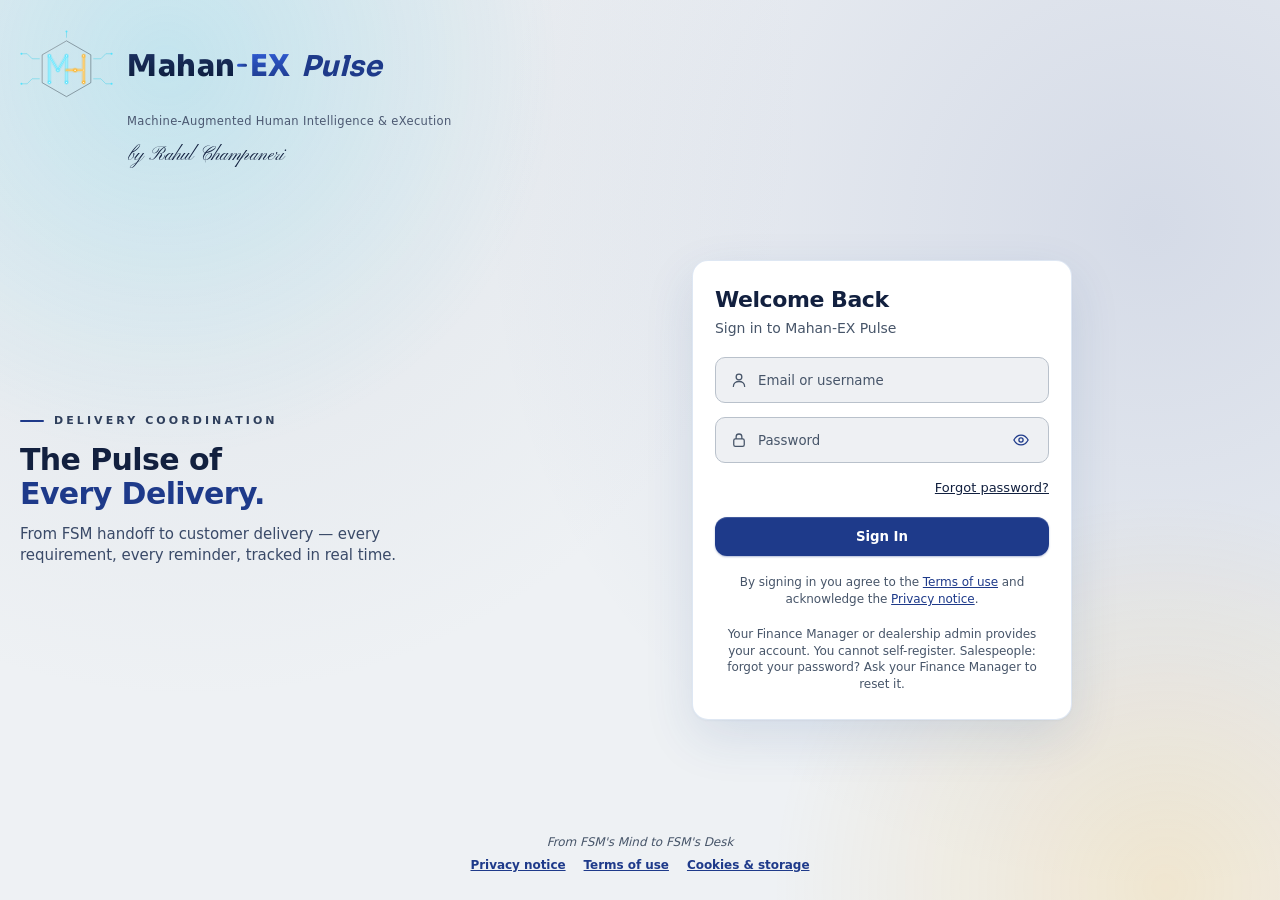
==== index.html @ 37f5dc6f "Publish build 2.12.0+4ed5e8f" ====
<!doctype html>
<html lang="en">
  <head>
    <meta charset="UTF-8" />
    <meta name="viewport" content="width=device-width, initial-scale=1, viewport-fit=cover" />
    <meta name="theme-color" content="#0B1430" />
    <meta name="robots" content="noindex, nofollow, noarchive" />
    <link rel="manifest" href="/manifest.webmanifest" />
    <link rel="icon" href="/icons/mh.svg" type="image/svg+xml" />
    <link rel="icon" href="/icons/mh-32.png" sizes="32x32" type="image/png" />
    <link rel="apple-touch-icon" href="/icons/mh-180.png" />
    <meta name="description" content="Mahan-EX Pulse — delivery coordination for dealerships. Machine-Augmented Human Intelligence &amp; eXecution." />
    <meta name="apple-mobile-web-app-capable" content="yes" />
    <meta name="apple-mobile-web-app-status-bar-style" content="default" />
    <meta name="apple-mobile-web-app-title" content="Pulse" />
    <meta name="application-name" content="Pulse" />
    <title>Mahan-EX Pulse</title>
    <script type="module" crossorigin src="/assets/gate-llKJnFa5.js"></script>
    <link rel="stylesheet" crossorigin href="/assets/gate-B5XRSe60.css">
  <link rel="manifest" href="/manifest.webmanifest"></head>
  <body>
    <!-- The sign-in page and the public legal pages. The app itself is an encrypted package that is opened after sign-in
         (see src/gate-main.tsx and tools/publish-gate.mjs). The app mounts into #root. -->
    <style>
#mx-splash{display:none}
@media (display-mode: standalone){
#mx-splash{display:block;position:fixed;inset:0;z-index:2147483000;background:radial-gradient(ellipse at 50% 46%,#fff 0%,#f4f7fc 55%,#e8eef8 100%);animation:mxs-out .45s ease 1.5s forwards}
#mx-splash .w{position:absolute;left:50%;top:46%;border-radius:50%;transform:translate(-50%,-50%);border:1.5px solid rgba(37,99,235,.2);animation:mxs-wave 2.4s ease-out infinite}
#mx-splash .w1{width:170px;height:170px;background:rgba(37,99,235,.06)}
#mx-splash .w2{width:250px;height:250px;border-color:rgba(37,99,235,.15);animation-delay:.2s}
#mx-splash .w3{width:340px;height:340px;border-color:rgba(37,99,235,.09);animation-delay:.4s}
#mx-splash .w4{width:440px;height:440px;border-color:rgba(37,99,235,.05);animation-delay:.6s}
#mx-splash .mk{position:absolute;left:50%;top:46%;width:min(300px,78vw);transform:translate(-50%,-50%);filter:drop-shadow(0 8px 18px rgba(10,30,70,.25))}
#mx-splash .mk svg{width:100%;height:auto;display:block;overflow:visible}
#mx-splash .nm{position:absolute;left:0;right:0;bottom:max(46px,env(safe-area-inset-bottom));text-align:center;font:800 15px Montserrat,Inter,Arial,sans-serif;letter-spacing:.22em;color:#0b1430}
#mx-splash .nm i{color:#1d6bff;font-style:normal}
}
@keyframes mxs-out{to{opacity:0;visibility:hidden}}
@keyframes mxs-wave{0%{opacity:.35;transform:translate(-50%,-50%) scale(.94)}60%{opacity:1}100%{opacity:1;transform:translate(-50%,-50%) scale(1)}}
</style>
<div id="mx-splash" aria-hidden="true"><div class="w w4"></div><div class="w w3"></div><div class="w w2"></div><div class="w w1"></div><div class="mk"><svg xmlns="http://www.w3.org/2000/svg" class="mh-mark" viewBox="-30 -14 260 214" aria-hidden="true"><defs><linearGradient id="mh1f" x1="0" y1="0" x2="1" y2="1"><stop offset="0" stop-color="#f6f9ff"/><stop offset=".38" stop-color="#a8b9d8"/><stop offset=".62" stop-color="#5d7198"/><stop offset="1" stop-color="#2a3a5e"/></linearGradient><radialGradient id="mh1r" cx=".5" cy=".38" r=".75"><stop offset="0" stop-color="#18376a"/><stop offset="1" stop-color="#071326"/></radialGradient></defs><g fill="none" stroke="#3fd0e8" stroke-opacity=".75" stroke-width="1.7" stroke-linecap="round" stroke-linejoin="round"><path d="M24 72H4L-10 58H-26"/><path d="M24 128H4L-10 142H-26"/><path d="M176 72H196L210 58H226"/><path d="M176 128H196L210 142H226"/><path d="M100 12V-4"/></g><circle cx="-26" cy="58" r="2.8" fill="#52e4ff"/><circle cx="-26" cy="142" r="2.8" fill="#52e4ff"/><circle cx="226" cy="58" r="2.8" fill="#52e4ff"/><circle cx="226" cy="142" r="2.8" fill="#52e4ff"/><circle cx="100" cy="-4" r="2.8" fill="#52e4ff"/><polygon points="100,10 178,55 178,145 100,190 22,145 22,55" fill="url(#mh1f)" stroke="url(#mh1f)" stroke-width="5" stroke-linejoin="round"/><polygon points="100,22 168,61 168,139 100,178 32,139 32,61" fill="url(#mh1r)" stroke="#040b17" stroke-opacity=".6" stroke-width="1.6"/><polyline points="32,139 32,61 100,22" fill="none" stroke="#fff" stroke-opacity=".28" stroke-width="1.2" stroke-linejoin="round"/><path d="M52 138V64L76 104L100 64V138" fill="none" stroke="#52e4ff" stroke-opacity=".22" stroke-width="12" stroke-linecap="round" stroke-linejoin="round"/><path d="M52 138V64L76 104L100 64V138" fill="none" stroke="#52e4ff" stroke-width="4.6" stroke-linecap="round" stroke-linejoin="round"/><path d="M52 138V64L76 104L100 64V138" fill="none" stroke="#e9fcff" stroke-opacity=".9" stroke-width="1.5" stroke-linecap="round" stroke-linejoin="round"/><path d="M148 64V138M100 104H148" fill="none" stroke="#ffb324" stroke-opacity=".22" stroke-width="12" stroke-linecap="round" stroke-linejoin="round"/><path d="M148 64V138M100 104H148" fill="none" stroke="#ffb324" stroke-width="4.6" stroke-linecap="round" stroke-linejoin="round"/><path d="M148 64V138M100 104H148" fill="none" stroke="#fff6dc" stroke-opacity=".9" stroke-width="1.5" stroke-linecap="round" stroke-linejoin="round"/><circle cx="52" cy="64" r="6.6" fill="#52e4ff" fill-opacity=".28"/><circle cx="52" cy="64" r="3.6" fill="#52e4ff"/><circle cx="52" cy="64" r="1.8" fill="#fff"/><circle cx="52" cy="138" r="6.6" fill="#52e4ff" fill-opacity=".28"/><circle cx="52" cy="138" r="3.6" fill="#52e4ff"/><circle cx="52" cy="138" r="1.8" fill="#fff"/><circle cx="100" cy="64" r="6.6" fill="#52e4ff" fill-opacity=".28"/><circle cx="100" cy="64" r="3.6" fill="#52e4ff"/><circle cx="100" cy="64" r="1.8" fill="#fff"/><circle cx="100" cy="138" r="6.6" fill="#52e4ff" fill-opacity=".28"/><circle cx="100" cy="138" r="3.6" fill="#52e4ff"/><circle cx="100" cy="138" r="1.8" fill="#fff"/><circle cx="76" cy="104" r="6.6" fill="#52e4ff" fill-opacity=".28"/><circle cx="76" cy="104" r="3.6" fill="#52e4ff"/><circle cx="76" cy="104" r="1.8" fill="#fff"/><circle cx="148" cy="64" r="6.6" fill="#ffb324" fill-opacity=".28"/><circle cx="148" cy="64" r="3.6" fill="#ffb324"/><circle cx="148" cy="64" r="1.8" fill="#fff"/><circle cx="148" cy="138" r="6.6" fill="#ffb324" fill-opacity=".28"/><circle cx="148" cy="138" r="3.6" fill="#ffb324"/><circle cx="148" cy="138" r="1.8" fill="#fff"/><circle cx="124" cy="104" r="7.6" fill="#ffb324" fill-opacity=".28"/><circle cx="124" cy="104" r="4.6" fill="#ffb324"/><circle cx="124" cy="104" r="2.3" fill="#fff"/></svg></div><div class="nm">MAHAN<i>-EX</i></div></div>
    <div id="gate-root"></div>
    <div id="root"></div>
  </body>
</html>
---- assets/gate-B5XRSe60.css ----
@font-face{font-family:Sora;font-style:normal;font-display:swap;font-weight:700;src:url(/assets/sora-latin-700-normal-9waGdLWo.woff2) format("woff2"),url(/assets/sora-latin-700-normal-BKPfQAnC.woff) format("woff")}@font-face{font-family:Sora;font-style:normal;font-display:swap;font-weight:800;src:url(/assets/sora-latin-800-normal-2tKLL3qT.woff2) format("woff2"),url(/assets/sora-latin-800-normal-c3Huklug.woff) format("woff")}@font-face{font-family:Pinyon Script;font-style:normal;font-display:swap;font-weight:400;src:url(/assets/pinyon-script-latin-400-normal-HCoaxbyT.woff2) format("woff2"),url(/assets/pinyon-script-latin-400-normal-3W0BoeAr.woff) format("woff")}:root{--ease-out: cubic-bezier(.32, .72, 0, 1);--spring: cubic-bezier(.34, 1.3, .64, 1);color-scheme:light;--ink: #12203f;--blue: #1e3a8a;--blue2: #3b7bdb;--mut: #475569;--line: #b9c1cb;--card: linear-gradient(160deg, #f6f7f9, #dee2e7);--card-flat: #eef0f3;--surface: #eef0f3;--accent: #1e3a8a;--text: #12203f;--muted: #475569;--focus-bg: #ffffff;--header-bg: rgba(238, 241, 244, .92);--tabbar-bg: linear-gradient(180deg, #eef0f3, #c9ced5);--detail-bg: linear-gradient(160deg, #eef1f4 0%, #dde2e7 55%, #ccd2d9 100%);--neu-hi: rgba(255, 255, 255, .75);--neu-lo: rgba(30, 40, 60, .18);--tile-shine: rgba(255, 255, 255, .32);--btn3d-hi: #fdfdfe;--btn3d-lo: #c9ced5;--btn3d-border: #98a1ac;--btn-grad-hi: #3470d8;--accent-fill: #1e3a8a;--landing-card-bg: #ffffff;--landing-tagline: #4b5871;--landing-label: #2f3f5c;--landing-lead: #3a4a68;--landing-eye: #1e3a8a;--pill-green-bg: #eef2f6;--pill-green-fg: #1e3a8a;--banner-warn-bg: var(--warn-bg);--banner-warn-border: #f5d59a;--banner-warn-fg: var(--warn);--banner-ok-bg: var(--ok-bg);--banner-ok-border: #bfe8cf;--banner-ok-fg: var(--ok)}:root[data-theme=dark]{color-scheme:dark;--ink: #e7ecf8;--blue: #5c8df0;--blue2: #7fa8f5;--mut: #93a1c2;--line: #38445a;--card: linear-gradient(160deg, #2b3441, #12171f);--card-flat: #1c2530;--surface: #1c2530;--accent: #5c8df0;--text: #e7ecf8;--muted: #93a1c2;--focus-bg: #1c2530;--header-bg: rgba(18, 23, 31, .92);--tabbar-bg: linear-gradient(180deg, #1c2530, #0d131b);--detail-bg: linear-gradient(160deg, #1c2530 0%, #12171f 100%);--neu-hi: rgba(255, 255, 255, .06);--neu-lo: rgba(0, 0, 0, .5);--tile-shine: rgba(255, 255, 255, .12);--btn3d-hi: #3a4451;--btn3d-lo: #12171f;--btn3d-border: #5c6474;--btn-grad-hi: #4170d9;--accent-fill: #3a69d4;--landing-card-bg: #1c2530;--landing-tagline: #93a1c2;--landing-label: #b7c2dc;--landing-lead: #c4cee4;--landing-eye: #9fc0ff;--pill-green-bg: rgba(92, 141, 240, .16);--pill-green-fg: #9fc0ff;--banner-warn-bg: rgba(245, 158, 11, .14);--banner-warn-border: rgba(245, 158, 11, .35);--banner-warn-fg: #fbbf24;--banner-ok-bg: rgba(74, 222, 128, .14);--banner-ok-border: rgba(74, 222, 128, .35);--banner-ok-fg: #4ade80}:root[data-theme=dark] body{background:linear-gradient(115deg,#0d131b,#12171f 45%,#161c26) fixed}:root[data-theme=dark] .card,:root[data-theme=dark] .landing-card{border-color:#3c507866;box-shadow:0 1px 2px #0003,0 8px 24px #00000040}:root[data-theme=dark] input:focus,:root[data-theme=dark] textarea:focus,:root[data-theme=dark] select:focus,:root[data-theme=dark] .landing-field:focus-within{background:var(--focus-bg)}:root[data-theme=dark] .landing-err{background:#3a1518;border-color:#6b2226;color:#f5a3a3}*{box-sizing:border-box}body{margin:0;min-height:100dvh;background:linear-gradient(115deg,#eef1f4,#dde2e7 55%,#ccd2d9) fixed;color:var(--ink);font-family:system-ui,-apple-system,BlinkMacSystemFont,Segoe UI,Roboto,Helvetica Neue,Arial,sans-serif;-webkit-font-smoothing:antialiased}button{font-family:inherit}h1,h2,h3{font-family:inherit;letter-spacing:0}h2{font-size:1.17rem;margin-block:1em}h1{letter-spacing:-.01em}p{line-height:1.5}.mx-brand{display:flex;align-items:center}.mx-brand-small{gap:9px}.mx-brand-large{gap:14px}.mh-mark-wrap{display:inline-flex;flex-shrink:0;line-height:0}.mh-mark-wrap svg{width:100%;height:auto;display:block}@media (max-width: 420px){.mx-brand-large{--mx: 23px !important;gap:10px}}.mx-lockup{display:flex;align-items:baseline;gap:10px}.mx-wm{display:inline-flex;align-items:baseline;font-family:Sora,system-ui,sans-serif;font-weight:800;letter-spacing:.02em;line-height:1}.mx-wm .mx-mahan,.mx-wm .mx-ex{-webkit-background-clip:text;background-clip:text;color:transparent}.mx-wm .mx-mahan{background-image:linear-gradient(180deg,#1d3263,#0b1b3a)}.mx-wm .mx-ex{background-image:linear-gradient(180deg,#2f5bd3,#1e3a8a)}.mx-wm .mx-dash{display:inline-block;width:.34em;height:.11em;margin:0 .1em 0 .02em;border-radius:.06em;align-self:center;transform:translateY(-.04em);background:linear-gradient(90deg,#2f5bd3,#1e3a8a)}:root[data-theme=dark] .mx-wm .mx-mahan{background-image:linear-gradient(180deg,#fff,#d4e1f7 42%,#4f6c9c 52%,#e7efff)}:root[data-theme=dark] .mx-wm .mx-ex{background-image:linear-gradient(180deg,var(--warn-bg) 0%,#ffd27a 42%,#a6650a 53%,#ffe29a 100%)}:root[data-theme=dark] .mx-wm .mx-dash{background:linear-gradient(90deg,#ffd27a,#e3a52f)}.mx-product{font-family:Sora,system-ui,sans-serif;font-style:italic;font-weight:700;color:var(--blue);letter-spacing:.01em}:root[data-theme=dark] .mx-product{color:#f0b94a}.ax-sig{display:inline-block;font-family:Pinyon Script,Snell Roundhand,cursive;font-size:clamp(19px,1.5vw,27px);line-height:1.15;letter-spacing:.01em;padding:.05em .5em .15em .05em;color:var(--ink);clip-path:inset(0 100% 0 0);animation:axSigWrite 2.2s cubic-bezier(.55,.1,.25,1) .5s forwards}@keyframes axSigWrite{0%{clip-path:inset(0 100% 0 0)}to{clip-path:inset(0 -10% 0 0)}}@media (prefers-reduced-motion: reduce){.ax-sig{animation:none;clip-path:none}}.ax-tagline{font-size:.625rem;letter-spacing:.16em;text-transform:uppercase;color:var(--landing-tagline);font-weight:500}.app-shell{min-height:100dvh;min-height:-webkit-fill-available;display:flex;flex-direction:column}.app-header{position:sticky;top:0;z-index:5;display:flex;align-items:center;padding:max(12px,env(safe-area-inset-top)) 18px 12px;background:var(--header-bg);backdrop-filter:blur(10px);-webkit-backdrop-filter:blur(10px);border-bottom:1px solid var(--line)}.app-main{overflow-x:clip;flex:1;padding:18px 16px calc(88px + env(safe-area-inset-bottom))}.app-tabbar{position:fixed;left:0;right:0;bottom:0;z-index:10;display:flex;justify-content:space-around;align-items:stretch;padding:6px 8px calc(6px + env(safe-area-inset-bottom));background:var(--tabbar-bg);backdrop-filter:blur(14px);-webkit-backdrop-filter:blur(14px);border-top:1px solid var(--line);box-shadow:0 -2px 16px #1432640f}.app-tab{flex:1;display:flex;flex-direction:column;align-items:center;gap:2px;padding:6px 4px;border-radius:12px;color:var(--mut);text-decoration:none;font-size:.6875rem;font-weight:600;transition:color .15s,background .15s;-webkit-tap-highlight-color:transparent}.app-tab:active{background:var(--surface)}.app-tab.active{color:var(--blue)}@media (min-width: 720px){.app-main{max-width:720px;margin:0 auto;width:100%}}.app-shell.desktop .app-header,.app-shell.desktop .app-tabbar{display:none}.desktop-body{display:flex;flex-direction:row;flex:1;min-height:0}.desktop-sidebar{width:248px;flex-shrink:0;display:flex;flex-direction:column;gap:18px;padding:22px 14px 16px;border-right:1px solid var(--line);background:var(--card);position:sticky;top:0;height:100dvh;overflow-y:auto}.desktop-new-btn{display:flex;align-items:center;justify-content:center;gap:8px;text-decoration:none;padding:11px 14px;font-size:.875rem}.desktop-nav{display:grid;gap:2px}.desktop-nav-item{display:flex;align-items:center;gap:11px;padding:10px 12px;border-radius:10px;color:var(--mut);text-decoration:none;font-weight:600;font-size:.875rem;transition:color .15s,background .15s}.desktop-nav-item:hover{background:var(--surface);color:var(--ink)}.desktop-nav-item.active{background:var(--surface);color:var(--blue);box-shadow:inset 3px 0 0 var(--blue)}.desktop-user{margin-top:auto;display:flex;align-items:center;gap:10px;padding:10px;border-radius:12px;border:1px solid var(--line);background:var(--surface);text-decoration:none;color:inherit}.desktop-user:hover{border-color:var(--btn3d-border)}.desktop-user-avatar{width:34px;height:34px;font-size:.78125rem;flex-shrink:0}.desktop-user-name{display:block;font-size:.84375rem;font-weight:700;color:var(--ink);white-space:nowrap;overflow:hidden;text-overflow:ellipsis}.desktop-user-role{display:block;font-size:.71875rem;font-weight:600;color:var(--muted)}.desktop-main{flex:1;min-width:0;display:flex;flex-direction:column}.app-shell.desktop .app-main{width:100%;max-width:1480px;margin:0 auto;padding:28px 40px 48px}.page-stack{display:grid;grid-template-columns:minmax(0,1fr);gap:16px;max-width:640px;margin:0 auto}.page-head{display:grid;gap:4px}.page-title{font-size:1.375rem;font-weight:800;letter-spacing:-.02em;margin:0;color:var(--ink)}.page-sub{margin:0;color:var(--muted);font-size:.84375rem;line-height:1.5}.settings-link{display:flex;align-items:center;justify-content:space-between;gap:12px;text-decoration:none;color:inherit}.app-shell.desktop .page-stack{max-width:none;margin:0}.app-shell.desktop .page-title{font-size:1.625rem}.lr-section{display:grid;gap:12px}.lr-head{display:flex;align-items:flex-end;justify-content:space-between;gap:12px}.lr-title{margin:0;font-size:1.1875rem;letter-spacing:0;color:var(--ink)}.lr-sub{margin:3px 0 0;color:var(--muted);font-size:.8125rem;line-height:1.45}.lr-count{flex-shrink:0;font-size:.75rem;font-weight:700;color:var(--muted);background:var(--surface);border:1px solid var(--line);border-radius:999px;padding:3px 10px}.lr-panel{display:grid;gap:10px;background:var(--card);border:1px solid var(--line);border-radius:16px;padding:10px;box-shadow:inset 0 1px 0 var(--neu-hi),0 4px 12px var(--neu-lo)}.lr-req-list{display:grid;grid-template-columns:repeat(auto-fill,minmax(min(100%,300px),1fr));gap:6px}.lr-req{display:flex;align-items:center;gap:10px;min-width:0;padding:6px 6px 6px 10px;border-radius:10px;background:var(--surface);border:1px solid transparent}.lr-req:hover,.lr-req:focus-within{border-color:var(--line)}.lr-req.is-off .lr-req-label{color:var(--muted);text-decoration:line-through}.lr-req-label{flex:1;min-width:0;text-align:left;font:inherit;font-size:.875rem;font-weight:600;color:var(--ink);background:transparent;border:1px solid transparent;border-radius:8px;padding:6px 8px;cursor:text;line-height:1.35;overflow-wrap:anywhere}.lr-req-label:hover{border-color:var(--line);background:var(--card)}.lr-req-input{flex:1;min-width:0;border:1px solid transparent!important;background:transparent!important;box-shadow:none!important;padding:6px 8px!important;font-size:.875rem;font-weight:600;color:var(--ink);border-radius:8px}.lr-req-input:focus{border-color:var(--blue)!important;background:var(--focus-bg)!important;outline:none}.lr-icon-btn{flex-shrink:0;display:flex;align-items:center;justify-content:center;width:32px;height:32px;border-radius:8px;border:none;background:transparent;color:var(--muted);cursor:pointer;opacity:.7}.lr-icon-btn:hover,.lr-icon-btn:focus-visible{color:var(--danger);background:var(--card);opacity:1}.lr-inline-add{display:flex;gap:8px;padding:10px 4px 4px;border-top:1px solid var(--line)}.lr-inline-add input{flex:1;min-width:0}.lr-inline-add .btn,.lr-addbar .btn{padding:10px 18px;white-space:nowrap}.lr-addbar{display:grid;grid-template-columns:minmax(0,1.2fr) minmax(0,1.6fr) auto;gap:8px;background:var(--card);border:1px dashed var(--btn3d-border);border-radius:14px;padding:8px}.switch.switch-sm{width:38px;height:22px}.switch.switch-sm .switch-knob{width:16px;height:16px}.switch.switch-sm.is-on .switch-knob{transform:translate(16px)}.lender-grid{display:grid;gap:10px;grid-template-columns:repeat(auto-fill,minmax(min(100%,240px),1fr))}.lender-tile{display:flex;align-items:center;gap:10px;min-width:0;min-height:54px;padding:10px 14px;border-radius:12px;text-decoration:none;color:var(--ink);background:var(--card);border:1px solid var(--line);box-shadow:inset 0 1px 0 var(--neu-hi),0 3px 8px var(--neu-lo);transition:border-color .15s,transform .15s}@media (hover: hover){.lender-tile:hover{border-color:var(--blue);transform:translateY(-1px)}}.lender-tile:focus-visible{outline:2px solid var(--blue);outline-offset:2px}.lender-tile-name{flex:1;min-width:0;font-weight:700;font-size:.84375rem;line-height:1.3;overflow-wrap:anywhere}.lender-tile-tag{flex-shrink:0;font-size:.65625rem;font-weight:800;text-transform:uppercase;letter-spacing:.05em;color:var(--muted)}.lender-tile-chevron{flex-shrink:0;font-size:1.125rem;line-height:1;color:var(--muted)}.lender-tile.is-inactive .lender-tile-name{color:var(--muted)}@media (max-width: 640px){.lr-addbar{grid-template-columns:1fr}.lr-head{align-items:flex-start}}.back-link{font-size:.8125rem;color:var(--accent);text-decoration:none;font-weight:700}.field-label{display:grid;gap:6px;font-size:.75rem;font-weight:700;color:var(--muted)}.app-shell.desktop .lender-detail{max-width:860px}.card{background:var(--card);border:1px solid var(--line);border-radius:16px;padding:16px;box-shadow:inset 0 1px #ffffff8c,0 6px 16px #1e283c24}.card-3d{background:var(--card);border:1px solid var(--line);border-radius:18px;padding:18px;box-shadow:inset 0 1px 0 var(--neu-hi),0 8px 20px var(--neu-lo)}.card-3d.tint-blue{background:var(--card)}.tile-3d-shine{position:absolute;top:0;left:0;right:0;height:46%;background:linear-gradient(180deg,var(--tile-shine),rgba(255,255,255,0));pointer-events:none;border-radius:12px 12px 0 0}.btn-3d{border-radius:10px;padding:9px 14px;font-size:.78125rem;font-weight:700;display:inline-flex;align-items:center;gap:6px;background:linear-gradient(180deg,var(--btn3d-hi),var(--btn3d-lo));color:var(--accent);border:1px solid var(--btn3d-border);cursor:pointer;box-shadow:0 1px #ffffff80 inset,0 3px #0000001f,0 6px 12px #1e283c2e}.btn{background:linear-gradient(180deg,var(--btn-grad-hi),var(--accent-fill));color:#fff;font-weight:700;border:1px solid rgba(0,0,0,.15);border-radius:12px;padding:13px 18px;cursor:pointer;box-shadow:0 1px #ffffff59 inset,0 6px 14px #1e3a8a4d;transition:transform .1s,opacity .15s;-webkit-tap-highlight-color:transparent}.btn:active{transform:scale(.98)}.btn:disabled{opacity:.55;cursor:default}.btn.secondary{background:linear-gradient(180deg,var(--btn3d-hi),var(--btn3d-lo));border:1px solid var(--btn3d-border);color:var(--accent);box-shadow:0 1px #ffffff80 inset,0 3px #0000001a,0 6px 12px #1e283c29}.req-tile{position:relative;overflow:hidden;width:100%;min-height:72px;border-radius:14px;font:inherit;font-size:.71875rem;font-weight:800;line-height:1.2;padding:10px 6px;display:flex;align-items:center;justify-content:center;text-align:center;word-break:break-word;cursor:pointer;transition:transform .08s ease,box-shadow .08s ease;-webkit-tap-highlight-color:transparent}.req-tile:disabled{cursor:default}.req-tile:not(:disabled):active{transform:translateY(3px)}.req-tile .req-tile-shine{position:absolute;top:0;left:0;right:0;height:46%;background:linear-gradient(180deg,#ffffff4d,#fff0);border-radius:14px 14px 0 0;pointer-events:none}.req-tile .req-tile-body{position:relative;display:flex;flex-direction:column;align-items:center;gap:5px}.req-tile.is-open{background:linear-gradient(180deg,var(--btn3d-hi),var(--btn3d-lo));color:var(--accent);border:1px solid var(--btn3d-border);box-shadow:0 1px #ffffff80 inset,0 3px #0000001f,0 8px 16px #1e283c2e}.req-tile.is-done{background:linear-gradient(180deg,var(--btn-grad-hi),var(--accent-fill));color:#fff;border:1px solid rgba(0,0,0,.15);box-shadow:0 1px #ffffff59 inset,0 3px #0000001f,0 8px 16px #1e3a8a52}.req-tile.is-exception{background:linear-gradient(180deg,#e9a93e,#9a560c);color:#fff;border:1px solid rgba(0,0,0,.15);box-shadow:0 1px #ffffff59 inset,0 3px #0000001f,0 8px 16px #9a560c4d}.pill{font-size:.6875rem;font-weight:700;border-radius:6px;padding:2px 7px;white-space:nowrap}.pill-stock{background:var(--surface);color:var(--accent);border:1px solid var(--line)}.pill-plain{background:var(--surface);color:var(--muted);border:1px solid var(--line)}.pill-over{background:var(--danger-bg);color:var(--danger);font-weight:800}.pill-soon{background:var(--warn-bg);color:var(--warn)}.pill-done{background:var(--ok-bg);color:var(--ok)}.pill-later{color:var(--muted);padding-left:0;padding-right:0}:root[data-theme=dark] .pill-over{background:#ef444429;color:#fca5a5}:root[data-theme=dark] .pill-soon{background:#f59e0b29;color:#fbbf24}:root[data-theme=dark] .pill-done{background:#4ade8024;color:#4ade80}.progress-track{flex:1;height:6px;background:var(--line);border-radius:999px;overflow:hidden}.progress-fill{height:100%;border-radius:999px;background:var(--accent)}.progress-fill.is-complete{background:var(--ok)}.avatar{width:24px;height:24px;border-radius:50%;flex-shrink:0;background:var(--surface);color:var(--accent);border:1px solid var(--line);font-size:.625rem;font-weight:800;display:flex;align-items:center;justify-content:center}.chip-row{display:flex;gap:8px;overflow-x:auto;scrollbar-width:none;padding-bottom:2px}.chip-row::-webkit-scrollbar{display:none}.skeleton{background:linear-gradient(90deg,var(--surface) 0%,var(--line) 50%,var(--surface) 100%);background-size:200% 100%;animation:skeleton-shimmer 1.2s ease-in-out infinite;opacity:.6}@keyframes skeleton-shimmer{0%{background-position:200% 0}to{background-position:-200% 0}}@media (prefers-reduced-motion: reduce){.skeleton{animation:none}}.chip{flex-shrink:0;height:34px;padding:0 14px;border-radius:999px;font:inherit;font-size:.8125rem;font-weight:700;cursor:pointer;background:var(--focus-bg);color:var(--muted);border:1px solid var(--line);white-space:nowrap}.chip.is-active{background:var(--accent-fill);color:#fff;border-color:var(--accent-fill)}input,textarea,select{background:var(--surface);color:var(--ink);border:1px solid var(--line);border-radius:10px;padding:12px;width:100%;font-family:inherit;transition:border-color .15s,box-shadow .15s}input:focus,textarea:focus,select:focus{outline:none;border-color:var(--blue);box-shadow:0 0 0 3px #1e3a8a26;background:#fff}input::placeholder,textarea::placeholder{color:var(--mut);opacity:1}.landing{position:relative;min-height:100dvh;display:flex;flex-direction:column;padding:0 20px;overflow:hidden}.landing-bg{position:absolute;top:0;right:0;bottom:0;left:0;z-index:0;background:radial-gradient(circle at 15% 10%,rgba(148,163,184,.16),transparent 45%),radial-gradient(circle at 90% 25%,rgba(30,58,138,.12),transparent 50%);pointer-events:none;overflow:hidden}.landing-bg:before,.landing-bg:after{content:"";position:absolute;width:70vmax;height:70vmax;border-radius:50%;will-change:transform}.landing-bg:before{left:-22vmax;top:-30vmax;background:radial-gradient(circle,rgba(82,228,255,.2),transparent 62%);animation:glowDriftA 26s ease-in-out infinite alternate}.landing-bg:after{right:-26vmax;bottom:-34vmax;background:radial-gradient(circle,rgba(255,179,36,.17),transparent 62%);animation:glowDriftB 32s ease-in-out infinite alternate}:root[data-theme=dark] .landing-bg:before{background:radial-gradient(circle,rgba(82,228,255,.14),transparent 62%)}:root[data-theme=dark] .landing-bg:after{background:radial-gradient(circle,rgba(255,179,36,.12),transparent 62%)}@keyframes glowDriftA{0%{transform:translateZ(0) scale(1)}to{transform:translate3d(14vmax,10vmax,0) scale(1.15)}}@keyframes glowDriftB{0%{transform:translateZ(0) scale(1.1)}to{transform:translate3d(-12vmax,-9vmax,0) scale(.95)}}@media (prefers-reduced-motion: reduce){.landing-bg:before,.landing-bg:after{animation:none}}.sr-only{position:absolute;width:1px;height:1px;padding:0;margin:-1px;overflow:hidden;clip:rect(0,0,0,0);white-space:nowrap;border:0}.landing-head{position:relative;z-index:1;padding-top:28px;text-align:center;display:flex;flex-direction:column;align-items:center}.landing-head .mx-lockup{justify-content:center}.landing-main{position:relative;z-index:1;flex:1;display:flex;flex-direction:column;align-items:center;justify-content:center;gap:28px;padding:32px 0}.landing-hero{text-align:center;max-width:420px}.landing-label{display:flex;align-items:center;justify-content:center;gap:10px;font-size:.6875rem;letter-spacing:.28em;text-transform:uppercase;color:var(--landing-label);font-weight:600}.landing-label span{display:block;width:24px;height:2px;background:var(--blue);border-radius:2px}.landing-hero h1{margin:16px 0 0;font-size:1.875rem;line-height:1.12;font-weight:700;letter-spacing:-.02em;color:var(--ink)}.landing-hero h1 em{font-style:normal;color:var(--blue)}.landing-lead{margin:14px 0 0;font-size:.9375rem;line-height:1.4;color:var(--landing-lead)}.landing-card-wrap{width:100%;display:flex;justify-content:center}.landing-card{width:100%;max-width:380px;background:var(--landing-card-bg);border:1px solid rgba(200,215,235,.6);border-radius:16px;padding:26px 22px;box-shadow:0 1px 2px #1432640a,0 18px 50px #1e468c1f;display:grid;gap:4px}.landing-card h2{margin:0;font-size:1.375rem;font-weight:700;letter-spacing:-.02em;color:var(--ink)}.landing-sub{margin:2px 0 14px;font-size:.875rem;color:var(--mut)}.landing-ok{margin:0 0 12px;padding:10px 12px;border-radius:8px;background:var(--ok-bg);border:1px solid #a5dcc2;color:#0a7546;font-size:.8125rem}:root[data-theme=dark] .landing-ok{background:#2ecf941f;border-color:#2ecf9459;color:#6fe0b4}.landing-forgot{margin:-2px 0 8px;text-align:right}.landing-link{background:none;border:0;padding:0;font:inherit;font-size:.8125rem;color:inherit;text-decoration:underline;cursor:pointer}.landing-err{margin:0 0 12px;padding:10px 12px;border-radius:8px;background:var(--danger-bg);border:1px solid #f1a9a1;color:var(--danger);font-size:.8125rem}.landing-field{display:flex;align-items:center;gap:10px;height:46px;margin-bottom:10px;padding:0 14px;border-radius:10px;color:var(--mut);background:var(--surface);border:1px solid var(--line)}.landing-field:focus-within{border-color:var(--blue);box-shadow:0 0 0 3px #1e3a8a26;background:#fff}.landing-field input{flex:1;min-width:0;height:100%;border:0!important;outline:none!important;box-shadow:none!important;background:transparent!important;padding:0!important;color:var(--ink)!important}.landing-eye{border:0;background:transparent;color:var(--landing-eye);cursor:pointer;display:flex;padding:4px}.landing-note{margin:14px 0 0;font-size:.75rem;line-height:1.4;color:var(--mut);text-align:center}.landing-foot{position:relative;z-index:1;padding:20px 0 28px;text-align:center}.landing-tagline{font-size:.75rem;color:var(--mut);font-style:italic}@media (min-width: 720px){.landing-main{flex-direction:row;align-items:center;justify-content:center;gap:64px}.landing-hero{text-align:left}.landing-label{justify-content:flex-start}.landing-head{align-items:flex-start;text-align:left}.landing-head .ax-tagline,.landing-head .ax-sig{margin-left:107px}}.bonus-stat{background:#303744;color:#fff;border:1px solid rgba(255,255,255,.07);border-radius:12px;padding:10px 12px;display:grid;gap:3px;text-align:left;font:inherit;cursor:pointer;transition:background .15s,border-color .15s}.bonus-stat:hover{background:#38414f}.bonus-stat[aria-expanded=true]{border-color:#ffffff73;background:#38414f}.bonus-stat:focus-visible{outline:2px solid #fff;outline-offset:2px}.bonus-stat-label{display:flex;align-items:center;justify-content:space-between;gap:6px;font-size:.71875rem;color:#a9b3c2;font-weight:700}.bonus-stat-value{font-size:1rem;font-weight:800}.bonus-panel{background:#20262f;border-radius:12px;padding:12px;display:grid;gap:12px}.bonus-empty{font-size:.8125rem;color:#a9b3c2;line-height:1.45}.bonus-group{display:grid;gap:6px}.bonus-group-head{display:flex;justify-content:space-between;align-items:center;gap:8px;font-size:.75rem;font-weight:800;letter-spacing:.04em;text-transform:uppercase;color:#a9b3c2}.bonus-badge{background:#fff;color:#262c36;border-radius:999px;padding:2px 8px;font-size:.71875rem;letter-spacing:0;text-transform:none}.bonus-member{display:flex;align-items:center;gap:10px;font-size:.8125rem;font-weight:600;color:#fff;text-decoration:none;background:#ffffff0f;border-radius:10px;padding:8px 10px}.bonus-member:hover{background:#ffffff1f}.bonus-dot{width:18px;height:18px;border-radius:50%;color:#8793a3;flex-shrink:0;display:flex;align-items:center;justify-content:center;font-size:.6875rem;font-weight:800}.bonus-dot.is-done{background:#fff;border-color:#fff;color:#262c36}.bonus-total{display:flex;justify-content:space-between;gap:10px;font-size:.8125rem;color:#a9b3c2;border-top:1px solid rgba(255,255,255,.15);padding-top:10px}.bonus-total strong{color:#fff}.reminder-panel{display:grid;grid-template-columns:minmax(0,1fr);gap:12px;padding:14px;border:1px solid var(--line);border-radius:14px;background:var(--surface)}.recipient-row{display:flex;align-items:center;gap:10px;font-size:.875rem;font-weight:600;padding:8px 10px;border-radius:10px;background:var(--card);border:1px solid var(--line);cursor:pointer}.switch{position:relative;flex-shrink:0;width:46px;height:28px;border-radius:999px;border:1px solid var(--btn3d-border);background:linear-gradient(180deg,var(--btn3d-hi),var(--btn3d-lo));cursor:pointer;padding:0;transition:background .15s}.switch.is-on{background:linear-gradient(180deg,var(--btn-grad-hi),var(--accent-fill));border-color:#00000026}.switch-knob{position:absolute;top:2px;left:2px;width:22px;height:22px;border-radius:50%;background:#fff;box-shadow:0 1px 3px #0000004d;transition:transform .15s}.switch.is-on .switch-knob{transform:translate(18px)}.switch:focus-visible{outline:2px solid var(--blue);outline-offset:2px}.search-box{display:flex;align-items:center;gap:10px;background:var(--focus-bg);border:1px solid var(--line);border-radius:12px;padding:0 14px;height:46px}.search-box:focus-within{border-color:var(--blue)}.dash{display:grid;gap:18px}.dash-head{display:flex;align-items:flex-end;justify-content:space-between;gap:20px}.dash-eyebrow{font-size:.75rem;font-weight:700;color:var(--muted);text-transform:uppercase;letter-spacing:.07em;margin-bottom:4px}.stat-strip{display:grid;grid-template-columns:minmax(0,1.5fr) repeat(3,minmax(0,1fr));gap:14px}.stat-tile{display:grid;gap:2px;align-content:center;text-align:left;font:inherit;color:inherit;cursor:pointer;background:var(--card);border:1px solid var(--line);border-radius:16px;padding:14px 16px;box-shadow:inset 0 1px 0 var(--neu-hi),0 6px 16px var(--neu-lo);transition:border-color .15s,transform .15s}.stat-tile:hover{border-color:var(--btn3d-border)}.stat-tile.is-active{border-color:var(--blue);box-shadow:inset 0 1px 0 var(--neu-hi),0 0 0 1px var(--blue),0 6px 16px var(--neu-lo)}.stat-tile:focus-visible{outline:2px solid var(--blue);outline-offset:2px}.stat-tile-month{display:flex;align-items:center;gap:14px;cursor:default}.stat-tile-label{font-size:.71875rem;font-weight:800;letter-spacing:.07em;text-transform:uppercase;color:var(--muted)}.stat-tile-value{font-size:1.875rem;font-weight:800;letter-spacing:-.02em;line-height:1.1}.stat-tile-hint{font-size:.75rem;font-weight:600;color:var(--muted)}.dash-toolbar{display:flex;align-items:center;justify-content:space-between;gap:14px;flex-wrap:wrap}.card-grid{display:grid;grid-template-columns:repeat(auto-fill,minmax(340px,1fr));gap:14px;align-items:start}.settings-page{display:grid;grid-template-columns:minmax(0,1fr);gap:16px;max-width:560px;margin:0 auto}.app-shell.desktop .settings-page{display:block;max-width:none;columns:2 420px;column-gap:20px}.app-shell.desktop .settings-page>*{break-inside:avoid;margin:0 0 18px}.app-shell.desktop .settings-page>.page-title{column-span:all;margin-bottom:20px}.calendar-page{display:grid;gap:14px;max-width:640px;margin:0 auto}.app-shell.desktop .calendar-page{max-width:none;grid-template-columns:minmax(0,1.35fr) minmax(320px,1fr);align-items:start;column-gap:24px}.app-shell.desktop .calendar-page>.page-title{grid-column:1 / -1}.detail-layout{display:grid;gap:14px;max-width:640px;margin:0 auto}.detail-main,.detail-side{display:grid;gap:14px;align-content:start;min-width:0}.app-shell.desktop .detail-layout{max-width:1240px;grid-template-columns:minmax(0,3fr) minmax(320px,2fr);gap:24px;align-items:start}.app-shell.desktop .detail-side{position:sticky;top:24px}.app-shell.desktop .detail-page{background:transparent!important}.form-page{display:grid;gap:12px;max-width:480px;margin:0 auto}.app-shell.desktop .form-page{max-width:720px;padding:28px 32px;border-radius:20px;background:var(--card);border:1px solid var(--line);box-shadow:inset 0 1px 0 var(--neu-hi),0 10px 26px var(--neu-lo)}.reminder-panel .chip-row{flex-wrap:wrap;overflow:visible}.conflict-panel{color:var(--banner-warn-fg);background:var(--banner-warn-bg);border:1px solid var(--banner-warn-border);border-radius:12px;padding:12px 14px}.team-email-row{display:grid;grid-template-columns:minmax(0,1fr) minmax(0,1.4fr);align-items:center;gap:10px;padding:8px 10px;border-radius:10px;background:var(--card);border:1px solid var(--line)}.team-email-row input{padding:7px 9px;font-size:.84375rem}@media (max-width: 520px){.team-email-row{grid-template-columns:minmax(0,1fr);gap:6px}}.email-setup-banner{display:flex;align-items:center;justify-content:space-between;gap:12px;padding:12px 14px;border-radius:14px;text-decoration:none;color:var(--text);background:var(--surface);border:1px solid var(--line);border-left:4px solid #f0b94a;font-size:.875rem}.thankyou-head{display:flex;align-items:center;justify-content:space-between;gap:12px;width:100%;background:none;border:none;padding:0;color:inherit;cursor:pointer;font:inherit}.thankyou-subject{display:flex;align-items:center;gap:10px;flex-wrap:wrap;padding:9px 12px;border-radius:10px;background:var(--card);border:1px solid var(--line)}.thankyou-body{font-size:.84375rem;line-height:1.55;padding:12px 14px;border-radius:10px;background:var(--card);border:1px dashed var(--line);-webkit-user-select:text;user-select:text}button,a,[role=switch],select,label{touch-action:manipulation}.chip,.btn-3d,.settings-link,a.card-3d,.lr-icon-btn,.thankyou-head{transition:transform .14s ease-out,background .15s,border-color .15s,color .15s}.chip:active,.btn-3d:active,.bonus-stat:active{transform:scale(.96)}.stat-tile:active,.lender-tile:active,.settings-link:active,a.card-3d:active{transform:scale(.985)}.switch:active{transform:scale(.94)}.lr-icon-btn:active{transform:scale(.88);background:var(--surface)}.chip:active,.btn-3d:active,.bonus-stat:active,.stat-tile:active,.lender-tile:active,.settings-link:active,a.card-3d:active,.switch:active,.lr-icon-btn:active{transition-duration:.05s}.switch{transition:background .15s,transform .14s ease-out}.lr-icon-btn{position:relative}.lr-icon-btn:after{content:"";position:absolute;top:-6px;right:-6px;bottom:-6px;left:-6px}.switch:after{content:"";position:absolute;top:-10px;right:-6px;bottom:-10px;left:-6px}::view-transition-old(root),::view-transition-new(root){animation-duration:.28s}@media (prefers-reduced-motion: reduce){*,*:before,*:after{animation-duration:.01ms!important;animation-iteration-count:1!important;transition-duration:.01ms!important;scroll-behavior:auto!important}}@media (prefers-reduced-transparency: reduce){.app-header{background:var(--surface);-webkit-backdrop-filter:none;backdrop-filter:none}.app-tabbar{-webkit-backdrop-filter:none;backdrop-filter:none}}@media (prefers-contrast: more){:root{--line: #6b7684;--btn3d-border: #5a6471;--muted: #334155;--mut: #334155}:root[data-theme=dark]{--line: #8794ab;--btn3d-border: #8794ab;--muted: #b4bfd4;--mut: #b4bfd4}}@keyframes scrimIn{0%{opacity:0}to{opacity:1}}@keyframes scrimOut{0%{opacity:1}to{opacity:0}}@keyframes sheetIn{0%{transform:translateY(36px);opacity:0}to{transform:none;opacity:1}}@keyframes sheetOut{0%{transform:none;opacity:1}to{transform:translateY(36px);opacity:0}}.sheet-scrim{animation:scrimIn .2s ease-out both}.sheet-scrim.is-leaving{animation:scrimOut .2s ease-in both}.sheet{animation:sheetIn .34s cubic-bezier(.32,.72,0,1) both}.sheet.is-leaving{animation:sheetOut .2s cubic-bezier(.4,0,1,1) both}@supports (transition-timing-function: linear(0,1)){:root{--spring: linear(0, .0103, .0382, .0798, .1317, .1908, .2546, .3208, .3878, .454, .5183, .5798, .6378, .6918, .7415, .7867, .8275, .8638, .8959, .9238, .9479, .9683, .9855, .9996, 1.011, 1.02, 1.0269, 1.0319, 1.0353, 1.0374, 1.0383, 1.0383, 1.0375, 1.0362, 1.0343, 1.0322, 1.0298, 1.0273, 1.0247, 1.0222, 1.0196, 1.0172, 1.0149, 1)}}.btn-danger{background:linear-gradient(180deg,#ef6a5c,var(--danger));border-color:#0003}.confirm-scrim{background:#0b1b3a80;position:fixed;top:0;right:0;bottom:0;left:0;z-index:60;display:flex;align-items:flex-end;justify-content:center}.confirm-card{width:100%;max-width:420px;border-radius:20px 20px 0 0;padding-bottom:calc(20px + env(safe-area-inset-bottom))}.confirm-title{margin:0 0 6px;font-size:1.0625rem}.confirm-body{color:var(--muted);font-size:.875rem;line-height:1.5;margin-bottom:4px}.confirm-actions{display:flex;gap:10px;margin-top:16px}.confirm-actions .btn{flex:1}@media (min-width: 720px){.confirm-scrim{align-items:center}.confirm-card{border-radius:18px;padding-bottom:20px}}.toast-wrap{position:fixed;left:0;right:0;bottom:calc(76px + env(safe-area-inset-bottom));z-index:70;display:flex;justify-content:center;padding:0 16px;pointer-events:none}@media (min-width: 720px){.toast-wrap{bottom:28px}}.toast{pointer-events:auto;display:flex;align-items:center;gap:14px;max-width:460px;padding:12px 14px 12px 16px;border-radius:14px;background:#0b1430;color:#fff;font-size:.875rem;line-height:1.35;box-shadow:0 10px 30px #080f2859;animation:toastIn .38s var(--spring) both}.toast.is-leaving{animation:toastOut .22s ease-in both}.toast-text{min-width:0}.toast-action{flex-shrink:0;border:none;background:transparent;color:#f0b94a;font:inherit;font-weight:800;padding:8px 10px;margin:-8px -6px -8px 0;border-radius:8px;cursor:pointer}.toast-action:active{background:#ffffff1f}.toast-action:disabled{opacity:.6}@keyframes toastIn{0%{transform:translateY(24px) scale(.96);opacity:0}to{transform:none;opacity:1}}@keyframes toastOut{0%{transform:none;opacity:1}to{transform:translateY(16px);opacity:0}}@media (min-width: 720px){.confirm-card.sheet{animation-name:popIn;animation-duration:.3s;animation-timing-function:var(--spring)}.confirm-card.sheet.is-leaving{animation-name:popOut;animation-duration:.18s;animation-timing-function:ease-in}}@keyframes popIn{0%{transform:scale(.94);opacity:0}to{transform:none;opacity:1}}@keyframes popOut{0%{transform:none;opacity:1}to{transform:scale(.96);opacity:0}}@keyframes pageForward{0%{opacity:0;transform:translate(28px)}to{opacity:1;transform:none}}@keyframes pageBack{0%{opacity:0;transform:translate(-28px)}to{opacity:1;transform:none}}@keyframes pageFade{0%{opacity:0;transform:translateY(6px)}to{opacity:1;transform:none}}.page-forward{animation:pageForward .34s var(--ease-out) backwards}.page-back{animation:pageBack .3s var(--ease-out) backwards}.page-fade{animation:pageFade .24s ease-out backwards}.switch-knob{transition:transform .4s var(--spring),width .18s ease-out}.switch:not(.switch-sm):active .switch-knob{width:27px}.switch:not(.switch-sm).is-on:active .switch-knob{transform:translate(13px)}@keyframes tilePop{0%{transform:scale(.8)}to{transform:scale(1)}}.req-tile.just-done{animation:tilePop .55s var(--spring) both}.sheet-grabber{width:40px;height:5px;border-radius:3px;background:var(--line);opacity:.8;margin:-8px auto 14px}.skip-link{position:absolute;left:12px;top:-60px;z-index:100;padding:10px 14px;border-radius:10px;background:#0b1430;color:#fff;font-weight:700;text-decoration:none;transition:top .15s}.skip-link:focus{top:12px;outline:2px solid #f0b94a;outline-offset:2px}#main:focus{outline:none}.field-hint{font-size:.75rem;font-weight:500;color:var(--muted)}.legal-link-row{display:grid;grid-template-columns:auto minmax(0,1fr) auto;align-items:center;gap:10px;padding:7px 10px;border-radius:10px;background:var(--card);border:1px solid var(--line);font-size:.8125rem}.legal-link-row code{font-size:.71875rem;color:var(--muted);overflow:hidden;text-overflow:ellipsis;white-space:nowrap}.legal-links{display:flex;flex-wrap:wrap;gap:6px 18px;justify-content:center;font-size:.8125rem;font-weight:700}.legal-links a,.landing-legal a,.landing-note a{color:var(--accent)}.landing-legal{display:flex;flex-wrap:wrap;gap:4px 18px;justify-content:center;margin-top:8px;font-size:.75rem;font-weight:600}.legal{min-height:100dvh;display:flex;flex-direction:column;align-items:center;padding:0 16px 24px}.legal-head,.legal-tabs,.legal-main,.legal-foot{width:100%;max-width:760px}.legal-head{padding:max(18px,env(safe-area-inset-top)) 0 4px;display:grid;gap:4px}.legal-brand{display:inline-block;text-decoration:none}.legal-slogan{margin:0;font-size:.71875rem;letter-spacing:.03em;color:var(--muted)}.legal-tabs{display:flex;flex-wrap:wrap;gap:8px;padding:14px 0 6px}.legal-tab{padding:8px 14px;border-radius:999px;border:1px solid var(--line);background:var(--focus-bg);color:var(--muted);font-size:.8125rem;font-weight:700;text-decoration:none}.legal-tab.is-active{background:var(--accent-fill);border-color:var(--accent-fill);color:#fff}.legal-main{flex:1;padding:8px 0 12px}.legal-eyebrow{margin:14px 0 0;font-size:.8125rem;font-weight:800;letter-spacing:.07em;text-transform:uppercase;color:var(--accent)}.legal-title{margin:4px 0;font-size:1.875rem;letter-spacing:-.02em;color:var(--ink)}.legal-updated{margin:0 0 12px;font-size:.8125rem;color:var(--muted)}.legal-summary{margin:0 0 16px;font-size:1.0625rem;line-height:1.5;color:var(--ink)}.legal-note{padding:10px 14px;border-radius:12px;background:var(--banner-warn-bg);border:1px solid var(--banner-warn-border);color:var(--banner-warn-fg);font-size:.875rem}.legal-muted{color:var(--muted)}.legal-toc{margin:0 0 18px;padding:12px 16px;border-radius:14px;background:var(--card);border:1px solid var(--line)}.legal-toc ul{margin:0;padding:0;list-style:none;display:grid;gap:6px 20px;grid-template-columns:repeat(auto-fit,minmax(210px,1fr))}.legal-toc a{color:var(--accent);font-size:.875rem;font-weight:600}.legal-section{padding:6px 0 2px;scroll-margin-top:12px}.legal-section h2{margin:18px 0 8px;font-size:1.1875rem;color:var(--ink)}.legal-section p{margin:0 0 10px;font-size:.9375rem;line-height:1.65;color:var(--ink)}.legal-section ul{margin:0 0 10px;padding-left:22px;display:grid;gap:6px;font-size:.9375rem;line-height:1.6;color:var(--ink)}.legal-foot{padding-top:14px;border-top:1px solid var(--line);display:grid;gap:12px;font-size:.8125rem;color:var(--muted)}.legal-contact{display:grid;gap:2px;font-style:normal}.legal-contact strong{color:var(--ink);font-size:.875rem}.legal-contact a,.legal-back{color:var(--accent);font-weight:700}.legal-powered{margin:0;display:grid;gap:2px}.legal-slogan-small{font-size:.6875rem;letter-spacing:.03em}@media (max-width: 520px){.legal-link-row{grid-template-columns:minmax(0,1fr) auto}.legal-link-row code{grid-column:1 / -1;order:3}.legal-title{font-size:1.5rem}}.lien-banner{display:grid;gap:10px;padding:14px;border:1px solid #e0a82e;background:color-mix(in srgb,#f5b73b 14%,var(--card, #fff));animation:lien-in .45s var(--spring, ease-out) both}@keyframes lien-in{0%{opacity:0;transform:translateY(-8px) scale(.98)}to{opacity:1;transform:none}}.lien-card{display:grid;gap:10px}.card-3d.tint-amber{background:color-mix(in srgb,#f5b73b 12%,var(--card));border-color:#e0a82e}.payout-page{display:grid;gap:14px;padding-bottom:32px}.pr-seg{display:flex;gap:8px;flex-wrap:wrap}.pr-seg .btn{flex:1 1 90px}.pr-grid{display:grid;grid-template-columns:repeat(auto-fit,minmax(190px,1fr));gap:12px}.pr-doc{padding:10px 0;border-top:1px solid var(--line)}.pr-doc:first-of-type{border-top:0}.pr-doc-head{display:flex;gap:10px;align-items:flex-start;font-size:.875rem;font-weight:600;cursor:pointer}.pr-doc-head small{display:block;font-weight:500;font-size:.75rem;color:var(--muted)}.pr-cams{display:flex;gap:8px;flex-wrap:wrap;margin:8px 0 0 26px}.pr-cams .btn{font-size:.8125rem;padding:9px 14px;min-height:40px}.pr-thumbs{display:flex;gap:8px;flex-wrap:wrap;margin:8px 0 0 26px}.pr-th{position:relative;width:64px;height:84px;border-radius:8px;overflow:hidden;border:1px solid var(--line)}.pr-th img{width:100%;height:100%;object-fit:cover;display:block}.pr-th button{position:absolute;top:2px;right:2px;width:24px;height:24px;border-radius:12px;border:0;background:#0b1430d9;color:#fff;font-size:16px;line-height:22px;padding:0;cursor:pointer}.sheet-grabzone{touch-action:none;cursor:grab;padding:14px 0 8px;margin:-14px 0 2px}.sheet-grabzone .sheet-grabber{margin:0 auto}@media (min-width: 720px){.sheet-grabzone{display:none}}body{overscroll-behavior-y:contain}.ptr{position:fixed;top:calc(env(safe-area-inset-top) + 8px);left:50%;z-index:45;width:40px;height:40px;border-radius:50%;display:grid;place-items:center;background:var(--card);color:var(--accent);border:1px solid var(--line);box-shadow:0 6px 18px #0f172a2e;pointer-events:none}.ptr-spin{animation:ptrSpin .8s linear infinite}@keyframes ptrSpin{to{transform:rotate(360deg)}}@media (prefers-reduced-motion: reduce){.ptr-spin{animation-duration:2.4s}}:root{--r-md:12px;--r-lg:16px;--ease:cubic-bezier(.32,.72,0,1);--f-shadow:0 1px 2px rgba(15,23,42,.05),0 8px 22px -10px rgba(15,23,42,.16)}:root[data-theme=dark]{--f-shadow:0 1px 2px rgba(0,0,0,.5),0 10px 26px -12px rgba(0,0,0,.6)}.card-3d,.card,.stat-tile,.lender-tile,.settings-link,a.card-3d{border-radius:var(--r-lg);box-shadow:var(--f-shadow)}.card-3d:before,.card-3d:after,.stat-tile:before,.stat-tile:after{display:none}.btn{background:var(--accent-fill);background-image:none;border:0;border-radius:var(--r-md);padding:12px 18px;font-weight:650;letter-spacing:-.005em;box-shadow:0 1px 2px #1e3a8a59,inset 0 1px #ffffff29;transition:transform .14s var(--ease),filter .18s var(--ease),box-shadow .18s var(--ease)}.btn:active{transform:scale(.97);filter:brightness(.95)}.btn.secondary,.btn-3d{background:var(--card);background-image:none;border:1px solid var(--line);color:var(--accent);box-shadow:var(--f-shadow);border-radius:var(--r-md)}.pill{border-radius:999px;letter-spacing:.01em}.progress-track{height:6px;border-radius:99px}.progress-fill{border-radius:99px}h1,h2,h3{letter-spacing:-.022em}body{letter-spacing:-.003em;font-variant-numeric:tabular-nums}@media (prefers-reduced-motion:reduce){.btn{transition:none}.btn:active{transform:none}}:root{--card:#ffffff;--card-flat:#ffffff;--btn3d-hi:#ffffff;--btn3d-lo:#ffffff;--btn3d-border:#cfd6df;--btn-grad-hi:var(--accent-fill);--tile-shine:transparent;--tabbar-bg:#f7f8fa;--detail-bg:#eef1f4}:root[data-theme=dark]{--card:#1a212c;--card-flat:#1a212c;--btn3d-hi:#222b38;--btn3d-lo:#222b38;--btn3d-border:#344155;--btn-grad-hi:var(--accent-fill);--tile-shine:transparent;--tabbar-bg:#141a23;--detail-bg:#0f151d}body{background:#eef1f4}:root[data-theme=dark] body{background:#0d131b}.tile-3d-shine,.req-tile .req-tile-shine{display:none}.switch,.switch.is-on{background-image:none}.switch{background:var(--btn3d-lo)}.switch.is-on{background:var(--accent-fill)}.btn-danger{background:var(--danger-solid);background-image:none}.req-tile{border-radius:14px;box-shadow:none;transition:transform .14s var(--ease),background-color .2s var(--ease),box-shadow .2s var(--ease)}.req-tile.is-open{background:var(--card);background-image:none;color:var(--accent);border:1px solid var(--line);box-shadow:var(--f-shadow)}.req-tile.is-done{background:var(--accent-fill);background-image:none;color:#fff;border:0;box-shadow:0 1px 2px #1e3a8a59,inset 0 1px #ffffff24}.req-tile.is-exception{background:#d18a1c;background-image:none;color:#fff;border:0;box-shadow:0 1px 2px #9a560c59,inset 0 1px #ffffff24}.req-tile:not(:disabled):active{transform:scale(.96)}.chip{transition:transform .14s var(--ease),background-color .18s var(--ease)}.chip:active{transform:scale(.96)}@media (prefers-reduced-motion:reduce){.req-tile,.chip{transition:none}.req-tile:not(:disabled):active,.chip:active{transform:none}}.req-list{display:grid;grid-template-columns:repeat(auto-fill,minmax(96px,1fr));grid-auto-rows:1fr;gap:8px}@media (max-width: 480px){.req-list{grid-template-columns:repeat(3,minmax(0,1fr))}}.req-chip{position:relative;display:flex;min-width:0;border:1px solid var(--line);border-radius:14px;background:var(--card);transition:background-color .2s var(--ease),border-color .2s var(--ease),transform .14s var(--ease)}.req-main{flex:1;min-width:0;display:flex;flex-direction:column;align-items:center;justify-content:center;gap:5px;min-height:64px;padding:8px 6px;background:none;border:0;border-radius:inherit;font:inherit;font-size:.75rem;font-weight:650;line-height:1.2;color:var(--ink);text-align:center;cursor:pointer;-webkit-tap-highlight-color:transparent}.req-main:disabled{cursor:default}.req-chip:has(.req-main:not(:disabled):active){transform:scale(.97)}.req-check{flex:0 0 auto;width:16px;height:16px;border-radius:50%;border:1.6px solid var(--btn3d-border);display:grid;place-items:center;color:#fff;transition:background-color .2s var(--ease),border-color .2s var(--ease)}.req-label{display:-webkit-box;-webkit-line-clamp:3;-webkit-box-orient:vertical;overflow:hidden;overflow-wrap:anywhere}.req-by{font-size:.625rem;font-weight:600;opacity:.7;margin-top:-2px}.req-flag{position:absolute;top:0;right:0;width:34px;height:34px;border:0;background:none;color:var(--warn);font:inherit;font-size:.8125rem;font-weight:800;cursor:pointer;-webkit-tap-highlight-color:transparent;border-radius:0 14px}.req-flag:active{background:color-mix(in srgb,var(--warn-solid) 22%,transparent)}.req-chip.is-done{background:color-mix(in srgb,var(--accent) 11%,var(--card));border-color:color-mix(in srgb,var(--accent) 38%,var(--line))}.req-chip.is-done .req-main{color:var(--accent)}.req-chip.is-done .req-check{background:var(--accent-fill);border-color:var(--accent-fill)}.req-chip.is-exception{background:var(--warn-bg);border-color:var(--warn-edge)}.req-chip.is-exception .req-main{color:var(--warn)}.req-chip.is-exception .req-check{background:var(--warn-solid);border-color:var(--warn-solid)}.req-chip.just-done .req-check{animation:tilePop .55s var(--spring) both}@media (prefers-reduced-motion: reduce){.req-chip{transition:none}.req-chip:has(.req-main:not(:disabled):active){transform:none}.req-chip.just-done .req-check{animation:none}}:root{--danger:#b3261e;--danger-bg:#fceceb;--danger-edge:#e6a29c;--danger-solid:#c8372d;--ok:#1f7a4a;--ok-bg:#e7f4ec;--ok-edge:#9ccfb2;--ok-solid:#2f9560;--warn:#92570a;--warn-bg:#fcf1dc;--warn-edge:#e0a82e;--warn-solid:#d18a1c;--info:#2a56c6;--info-bg:#e9effc;--info-edge:#9fb7ec;--info-solid:#3a69d4;--neutral:#475569;--neutral-bg:#eceff4;--neutral-edge:#b7c0cd;--neutral-solid:#64748b}:root[data-theme=dark]{--danger:#f1958c;--danger-bg:rgba(241,149,140,.14);--danger-edge:rgba(241,149,140,.36);--danger-solid:#d9534a;--ok:#74d4a4;--ok-bg:rgba(116,212,164,.13);--ok-edge:rgba(116,212,164,.34);--ok-solid:#3aa675;--warn:#f0bb6b;--warn-bg:rgba(240,187,107,.14);--warn-edge:rgba(240,187,107,.38);--warn-solid:#d69a2e;--info:#93b4ff;--info-bg:rgba(147,180,255,.14);--info-edge:rgba(147,180,255,.36);--info-solid:#4f7be0;--neutral:#adb7c7;--neutral-bg:rgba(173,183,199,.12);--neutral-edge:rgba(173,183,199,.3);--neutral-solid:#7b879a}.ax-tagline,.app-tab,.desktop-user-role,.lender-tile-tag,.req-tile,.pill,.avatar,.bonus-stat-label,.bonus-badge,.bonus-dot{font-size:.75rem}.stat-tile-label{font-size:.6875rem}.legal-link-row code,.legal-slogan,.legal-slogan-small{font-size:.75rem}
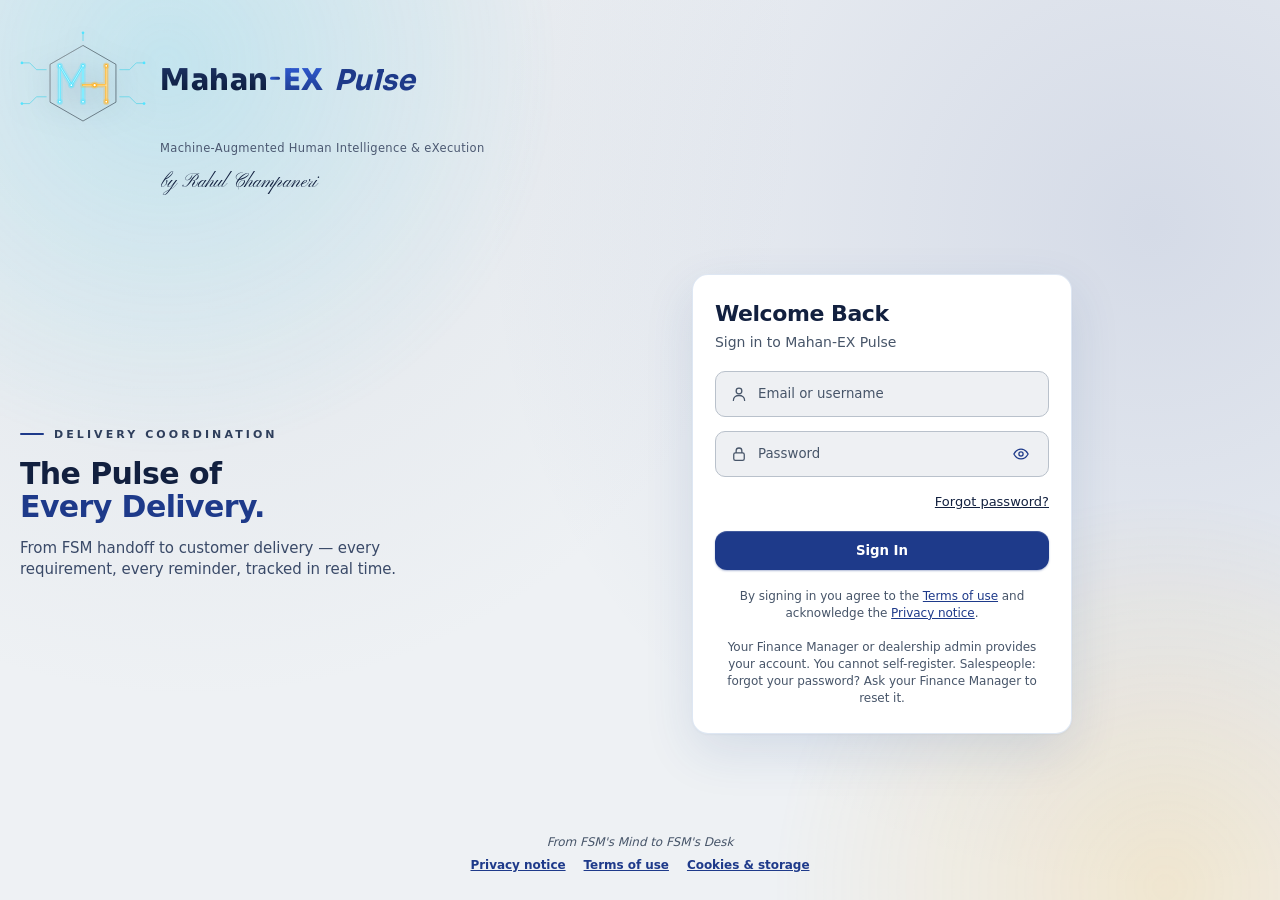
==== commit 37d6748e: "Publish build 2.12.0+b6a1e0a" ====
--- a/index.html
+++ b/index.html
@@ -15,8 +15,8 @@
     <meta name="apple-mobile-web-app-title" content="Pulse" />
     <meta name="application-name" content="Pulse" />
     <title>Mahan-EX Pulse</title>
-    <script type="module" crossorigin src="/assets/gate-llKJnFa5.js"></script>
-    <link rel="stylesheet" crossorigin href="/assets/gate-B5XRSe60.css">
+    <script type="module" crossorigin src="/assets/gate-BaybiB_j.js"></script>
+    <link rel="stylesheet" crossorigin href="/assets/gate-Ckn_y47P.css">
   <link rel="manifest" href="/manifest.webmanifest"></head>
   <body>
     <!-- The sign-in page and the public legal pages. The app itself is an encrypted package that is opened after sign-in
--- a/assets/gate-Ckn_y47P.css
+++ b/assets/gate-Ckn_y47P.css
@@ -0,0 +1 @@
+@font-face{font-family:Sora;font-style:normal;font-display:swap;font-weight:700;src:url(/assets/sora-latin-700-normal-9waGdLWo.woff2) format("woff2"),url(/assets/sora-latin-700-normal-BKPfQAnC.woff) format("woff")}@font-face{font-family:Sora;font-style:normal;font-display:swap;font-weight:800;src:url(/assets/sora-latin-800-normal-2tKLL3qT.woff2) format("woff2"),url(/assets/sora-latin-800-normal-c3Huklug.woff) format("woff")}@font-face{font-family:Pinyon Script;font-style:normal;font-display:swap;font-weight:400;src:url(/assets/pinyon-script-latin-400-normal-HCoaxbyT.woff2) format("woff2"),url(/assets/pinyon-script-latin-400-normal-3W0BoeAr.woff) format("woff")}:root{--ease-out: cubic-bezier(.32, .72, 0, 1);--spring: cubic-bezier(.34, 1.3, .64, 1);color-scheme:light;--ink: #12203f;--blue: #1e3a8a;--blue2: #3b7bdb;--mut: #475569;--line: #b9c1cb;--card: linear-gradient(160deg, #f6f7f9, #dee2e7);--card-flat: #eef0f3;--surface: #eef0f3;--accent: #1e3a8a;--text: #12203f;--muted: #475569;--focus-bg: #ffffff;--header-bg: rgba(238, 241, 244, .92);--tabbar-bg: linear-gradient(180deg, #eef0f3, #c9ced5);--detail-bg: linear-gradient(160deg, #eef1f4 0%, #dde2e7 55%, #ccd2d9 100%);--neu-hi: rgba(255, 255, 255, .75);--neu-lo: rgba(30, 40, 60, .18);--tile-shine: rgba(255, 255, 255, .32);--btn3d-hi: #fdfdfe;--btn3d-lo: #c9ced5;--btn3d-border: #98a1ac;--btn-grad-hi: #3470d8;--accent-fill: #1e3a8a;--landing-card-bg: #ffffff;--landing-tagline: #4b5871;--landing-label: #2f3f5c;--landing-lead: #3a4a68;--landing-eye: #1e3a8a;--pill-green-bg: #eef2f6;--pill-green-fg: #1e3a8a;--banner-warn-bg: var(--warn-bg);--banner-warn-border: #f5d59a;--banner-warn-fg: var(--warn);--banner-ok-bg: var(--ok-bg);--banner-ok-border: #bfe8cf;--banner-ok-fg: var(--ok)}:root[data-theme=dark]{color-scheme:dark;--ink: #e7ecf8;--blue: #5c8df0;--blue2: #7fa8f5;--mut: #93a1c2;--line: #38445a;--card: linear-gradient(160deg, #2b3441, #12171f);--card-flat: #1c2530;--surface: #1c2530;--accent: #5c8df0;--text: #e7ecf8;--muted: #93a1c2;--focus-bg: #1c2530;--header-bg: rgba(18, 23, 31, .92);--tabbar-bg: linear-gradient(180deg, #1c2530, #0d131b);--detail-bg: linear-gradient(160deg, #1c2530 0%, #12171f 100%);--neu-hi: rgba(255, 255, 255, .06);--neu-lo: rgba(0, 0, 0, .5);--tile-shine: rgba(255, 255, 255, .12);--btn3d-hi: #3a4451;--btn3d-lo: #12171f;--btn3d-border: #5c6474;--btn-grad-hi: #4170d9;--accent-fill: #3a69d4;--landing-card-bg: #1c2530;--landing-tagline: #93a1c2;--landing-label: #b7c2dc;--landing-lead: #c4cee4;--landing-eye: #9fc0ff;--pill-green-bg: rgba(92, 141, 240, .16);--pill-green-fg: #9fc0ff;--banner-warn-bg: rgba(245, 158, 11, .14);--banner-warn-border: rgba(245, 158, 11, .35);--banner-warn-fg: #fbbf24;--banner-ok-bg: rgba(74, 222, 128, .14);--banner-ok-border: rgba(74, 222, 128, .35);--banner-ok-fg: #4ade80}:root[data-theme=dark] body{background:linear-gradient(115deg,#0d131b,#12171f 45%,#161c26) fixed}:root[data-theme=dark] .card,:root[data-theme=dark] .landing-card{border-color:#3c507866;box-shadow:0 1px 2px #0003,0 8px 24px #00000040}:root[data-theme=dark] input:focus,:root[data-theme=dark] textarea:focus,:root[data-theme=dark] select:focus,:root[data-theme=dark] .landing-field:focus-within{background:var(--focus-bg)}:root[data-theme=dark] .landing-err{background:#3a1518;border-color:#6b2226;color:#f5a3a3}*{box-sizing:border-box}body{margin:0;min-height:100dvh;background:linear-gradient(115deg,#eef1f4,#dde2e7 55%,#ccd2d9) fixed;color:var(--ink);font-family:system-ui,-apple-system,BlinkMacSystemFont,Segoe UI,Roboto,Helvetica Neue,Arial,sans-serif;-webkit-font-smoothing:antialiased}button{font-family:inherit}h1,h2,h3{font-family:inherit;letter-spacing:0}h2{font-size:1.17rem;margin-block:1em}h1{letter-spacing:-.01em}p{line-height:1.5}.mx-brand{display:flex;align-items:center}.mx-brand-small{gap:9px}.mx-brand-large{gap:14px}.mh-mark-wrap{display:inline-flex;flex-shrink:0;line-height:0}.mh-mark-wrap svg{width:100%;height:auto;display:block}.mx-brand-large .mh-mark-wrap svg{filter:drop-shadow(0 6px 14px rgba(10,30,70,.28))}@media (max-width: 420px){.mx-brand-large{--mx: 23px !important;gap:10px}}.mx-lockup{display:flex;align-items:baseline;gap:10px}.mx-wm{display:inline-flex;align-items:baseline;font-family:Sora,system-ui,sans-serif;font-weight:800;letter-spacing:.02em;line-height:1}.mx-wm .mx-mahan,.mx-wm .mx-ex{-webkit-background-clip:text;background-clip:text;color:transparent}.mx-wm .mx-mahan{background-image:linear-gradient(180deg,#1d3263,#0b1b3a)}.mx-wm .mx-ex{background-image:linear-gradient(180deg,#2f5bd3,#1e3a8a)}.mx-wm .mx-dash{display:inline-block;width:.34em;height:.11em;margin:0 .1em 0 .02em;border-radius:.06em;align-self:center;transform:translateY(-.04em);background:linear-gradient(90deg,#2f5bd3,#1e3a8a)}:root[data-theme=dark] .mx-wm .mx-mahan{background-image:linear-gradient(180deg,#fff,#d4e1f7 42%,#4f6c9c 52%,#e7efff)}:root[data-theme=dark] .mx-wm .mx-ex{background-image:linear-gradient(180deg,var(--warn-bg) 0%,#ffd27a 42%,#a6650a 53%,#ffe29a 100%)}:root[data-theme=dark] .mx-wm .mx-dash{background:linear-gradient(90deg,#ffd27a,#e3a52f)}.mx-product{font-family:Sora,system-ui,sans-serif;font-style:italic;font-weight:700;color:var(--blue);letter-spacing:.01em}:root[data-theme=dark] .mx-product{color:#f0b94a}.ax-sig{display:inline-block;font-family:Pinyon Script,Snell Roundhand,cursive;font-size:clamp(19px,1.5vw,27px);line-height:1.15;letter-spacing:.01em;padding:.05em .5em .15em .05em;color:var(--ink);clip-path:inset(0 100% 0 0);animation:axSigWrite 2.2s cubic-bezier(.55,.1,.25,1) .5s forwards}@keyframes axSigWrite{0%{clip-path:inset(0 100% 0 0)}to{clip-path:inset(0 -10% 0 0)}}@media (prefers-reduced-motion: reduce){.ax-sig{animation:none;clip-path:none}}.ax-tagline{font-size:.625rem;letter-spacing:.16em;text-transform:uppercase;color:var(--landing-tagline);font-weight:500}.app-shell{min-height:100dvh;min-height:-webkit-fill-available;display:flex;flex-direction:column}.app-header{position:sticky;top:0;z-index:5;display:flex;align-items:center;padding:max(12px,env(safe-area-inset-top)) 18px 12px;background:var(--header-bg);backdrop-filter:blur(10px);-webkit-backdrop-filter:blur(10px);border-bottom:1px solid var(--line)}.app-main{overflow-x:clip;flex:1;padding:18px 16px calc(88px + env(safe-area-inset-bottom))}.app-tabbar{position:fixed;left:0;right:0;bottom:0;z-index:10;display:flex;justify-content:space-around;align-items:stretch;padding:6px 8px calc(6px + env(safe-area-inset-bottom));background:var(--tabbar-bg);backdrop-filter:blur(14px);-webkit-backdrop-filter:blur(14px);border-top:1px solid var(--line);box-shadow:0 -2px 16px #1432640f}.app-tab{flex:1;display:flex;flex-direction:column;align-items:center;gap:2px;padding:6px 4px;border-radius:12px;color:var(--mut);text-decoration:none;font-size:.6875rem;font-weight:600;transition:color .15s,background .15s;-webkit-tap-highlight-color:transparent}.app-tab:active{background:var(--surface)}.app-tab.active{color:var(--blue)}@media (min-width: 720px){.app-main{max-width:720px;margin:0 auto;width:100%}}.app-shell.desktop .app-header,.app-shell.desktop .app-tabbar{display:none}.desktop-body{display:flex;flex-direction:row;flex:1;min-height:0}.desktop-sidebar{width:248px;flex-shrink:0;display:flex;flex-direction:column;gap:18px;padding:22px 14px 16px;border-right:1px solid var(--line);background:var(--card);position:sticky;top:0;height:100dvh;overflow-y:auto}.desktop-new-btn{display:flex;align-items:center;justify-content:center;gap:8px;text-decoration:none;padding:11px 14px;font-size:.875rem}.desktop-nav{display:grid;gap:2px}.desktop-nav-item{display:flex;align-items:center;gap:11px;padding:10px 12px;border-radius:10px;color:var(--mut);text-decoration:none;font-weight:600;font-size:.875rem;transition:color .15s,background .15s}.desktop-nav-item:hover{background:var(--surface);color:var(--ink)}.desktop-nav-item.active{background:var(--surface);color:var(--blue);box-shadow:inset 3px 0 0 var(--blue)}.desktop-user{margin-top:auto;display:flex;align-items:center;gap:10px;padding:10px;border-radius:12px;border:1px solid var(--line);background:var(--surface);text-decoration:none;color:inherit}.desktop-user:hover{border-color:var(--btn3d-border)}.desktop-user-avatar{width:34px;height:34px;font-size:.78125rem;flex-shrink:0}.desktop-user-name{display:block;font-size:.84375rem;font-weight:700;color:var(--ink);white-space:nowrap;overflow:hidden;text-overflow:ellipsis}.desktop-user-role{display:block;font-size:.71875rem;font-weight:600;color:var(--muted)}.desktop-main{flex:1;min-width:0;display:flex;flex-direction:column}.app-shell.desktop .app-main{width:100%;max-width:1480px;margin:0 auto;padding:28px 40px 48px}.page-stack{display:grid;grid-template-columns:minmax(0,1fr);gap:16px;max-width:640px;margin:0 auto}.page-head{display:grid;gap:4px}.page-title{font-size:1.375rem;font-weight:800;letter-spacing:-.02em;margin:0;color:var(--ink)}.page-sub{margin:0;color:var(--muted);font-size:.84375rem;line-height:1.5}.settings-link{display:flex;align-items:center;justify-content:space-between;gap:12px;text-decoration:none;color:inherit}.app-shell.desktop .page-stack{max-width:none;margin:0}.app-shell.desktop .page-title{font-size:1.625rem}.lr-section{display:grid;gap:12px}.lr-head{display:flex;align-items:flex-end;justify-content:space-between;gap:12px}.lr-title{margin:0;font-size:1.1875rem;letter-spacing:0;color:var(--ink)}.lr-sub{margin:3px 0 0;color:var(--muted);font-size:.8125rem;line-height:1.45}.lr-count{flex-shrink:0;font-size:.75rem;font-weight:700;color:var(--muted);background:var(--surface);border:1px solid var(--line);border-radius:999px;padding:3px 10px}.lr-panel{display:grid;gap:10px;background:var(--card);border:1px solid var(--line);border-radius:16px;padding:10px;box-shadow:inset 0 1px 0 var(--neu-hi),0 4px 12px var(--neu-lo)}.lr-req-list{display:grid;grid-template-columns:repeat(auto-fill,minmax(min(100%,300px),1fr));gap:6px}.lr-req{display:flex;align-items:center;gap:10px;min-width:0;padding:6px 6px 6px 10px;border-radius:10px;background:var(--surface);border:1px solid transparent}.lr-req:hover,.lr-req:focus-within{border-color:var(--line)}.lr-req.is-off .lr-req-label{color:var(--muted);text-decoration:line-through}.lr-req-label{flex:1;min-width:0;text-align:left;font:inherit;font-size:.875rem;font-weight:600;color:var(--ink);background:transparent;border:1px solid transparent;border-radius:8px;padding:6px 8px;cursor:text;line-height:1.35;overflow-wrap:anywhere}.lr-req-label:hover{border-color:var(--line);background:var(--card)}.lr-req-input{flex:1;min-width:0;border:1px solid transparent!important;background:transparent!important;box-shadow:none!important;padding:6px 8px!important;font-size:.875rem;font-weight:600;color:var(--ink);border-radius:8px}.lr-req-input:focus{border-color:var(--blue)!important;background:var(--focus-bg)!important;outline:none}.lr-icon-btn{flex-shrink:0;display:flex;align-items:center;justify-content:center;width:32px;height:32px;border-radius:8px;border:none;background:transparent;color:var(--muted);cursor:pointer;opacity:.7}.lr-icon-btn:hover,.lr-icon-btn:focus-visible{color:var(--danger);background:var(--card);opacity:1}.lr-inline-add{display:flex;gap:8px;padding:10px 4px 4px;border-top:1px solid var(--line)}.lr-inline-add input{flex:1;min-width:0}.lr-inline-add .btn,.lr-addbar .btn{padding:10px 18px;white-space:nowrap}.lr-addbar{display:grid;grid-template-columns:minmax(0,1.2fr) minmax(0,1.6fr) auto;gap:8px;background:var(--card);border:1px dashed var(--btn3d-border);border-radius:14px;padding:8px}.switch.switch-sm{width:38px;height:22px}.switch.switch-sm .switch-knob{width:16px;height:16px}.switch.switch-sm.is-on .switch-knob{transform:translate(16px)}.lender-grid{display:grid;gap:10px;grid-template-columns:repeat(auto-fill,minmax(min(100%,240px),1fr))}.lender-tile{display:flex;align-items:center;gap:10px;min-width:0;min-height:54px;padding:10px 14px;border-radius:12px;text-decoration:none;color:var(--ink);background:var(--card);border:1px solid var(--line);box-shadow:inset 0 1px 0 var(--neu-hi),0 3px 8px var(--neu-lo);transition:border-color .15s,transform .15s}@media (hover: hover){.lender-tile:hover{border-color:var(--blue);transform:translateY(-1px)}}.lender-tile:focus-visible{outline:2px solid var(--blue);outline-offset:2px}.lender-tile-name{flex:1;min-width:0;font-weight:700;font-size:.84375rem;line-height:1.3;overflow-wrap:anywhere}.lender-tile-tag{flex-shrink:0;font-size:.65625rem;font-weight:800;text-transform:uppercase;letter-spacing:.05em;color:var(--muted)}.lender-tile-chevron{flex-shrink:0;font-size:1.125rem;line-height:1;color:var(--muted)}.lender-tile.is-inactive .lender-tile-name{color:var(--muted)}@media (max-width: 640px){.lr-addbar{grid-template-columns:1fr}.lr-head{align-items:flex-start}}.back-link{font-size:.8125rem;color:var(--accent);text-decoration:none;font-weight:700}.field-label{display:grid;gap:6px;font-size:.75rem;font-weight:700;color:var(--muted)}.app-shell.desktop .lender-detail{max-width:860px}.card{background:var(--card);border:1px solid var(--line);border-radius:16px;padding:16px;box-shadow:inset 0 1px #ffffff8c,0 6px 16px #1e283c24}.card-3d{background:var(--card);border:1px solid var(--line);border-radius:18px;padding:18px;box-shadow:inset 0 1px 0 var(--neu-hi),0 8px 20px var(--neu-lo)}.card-3d.tint-blue{background:var(--card)}.tile-3d-shine{position:absolute;top:0;left:0;right:0;height:46%;background:linear-gradient(180deg,var(--tile-shine),rgba(255,255,255,0));pointer-events:none;border-radius:12px 12px 0 0}.btn-3d{border-radius:10px;padding:9px 14px;font-size:.78125rem;font-weight:700;display:inline-flex;align-items:center;gap:6px;background:linear-gradient(180deg,var(--btn3d-hi),var(--btn3d-lo));color:var(--accent);border:1px solid var(--btn3d-border);cursor:pointer;box-shadow:0 1px #ffffff80 inset,0 3px #0000001f,0 6px 12px #1e283c2e}.btn{background:linear-gradient(180deg,var(--btn-grad-hi),var(--accent-fill));color:#fff;font-weight:700;border:1px solid rgba(0,0,0,.15);border-radius:12px;padding:13px 18px;cursor:pointer;box-shadow:0 1px #ffffff59 inset,0 6px 14px #1e3a8a4d;transition:transform .1s,opacity .15s;-webkit-tap-highlight-color:transparent}.btn:active{transform:scale(.98)}.btn:disabled{opacity:.55;cursor:default}.btn.secondary{background:linear-gradient(180deg,var(--btn3d-hi),var(--btn3d-lo));border:1px solid var(--btn3d-border);color:var(--accent);box-shadow:0 1px #ffffff80 inset,0 3px #0000001a,0 6px 12px #1e283c29}.req-tile{position:relative;overflow:hidden;width:100%;min-height:72px;border-radius:14px;font:inherit;font-size:.71875rem;font-weight:800;line-height:1.2;padding:10px 6px;display:flex;align-items:center;justify-content:center;text-align:center;word-break:break-word;cursor:pointer;transition:transform .08s ease,box-shadow .08s ease;-webkit-tap-highlight-color:transparent}.req-tile:disabled{cursor:default}.req-tile:not(:disabled):active{transform:translateY(3px)}.req-tile .req-tile-shine{position:absolute;top:0;left:0;right:0;height:46%;background:linear-gradient(180deg,#ffffff4d,#fff0);border-radius:14px 14px 0 0;pointer-events:none}.req-tile .req-tile-body{position:relative;display:flex;flex-direction:column;align-items:center;gap:5px}.req-tile.is-open{background:linear-gradient(180deg,var(--btn3d-hi),var(--btn3d-lo));color:var(--accent);border:1px solid var(--btn3d-border);box-shadow:0 1px #ffffff80 inset,0 3px #0000001f,0 8px 16px #1e283c2e}.req-tile.is-done{background:linear-gradient(180deg,var(--btn-grad-hi),var(--accent-fill));color:#fff;border:1px solid rgba(0,0,0,.15);box-shadow:0 1px #ffffff59 inset,0 3px #0000001f,0 8px 16px #1e3a8a52}.req-tile.is-exception{background:linear-gradient(180deg,#e9a93e,#9a560c);color:#fff;border:1px solid rgba(0,0,0,.15);box-shadow:0 1px #ffffff59 inset,0 3px #0000001f,0 8px 16px #9a560c4d}.pill{font-size:.6875rem;font-weight:700;border-radius:6px;padding:2px 7px;white-space:nowrap}.pill-stock{background:var(--surface);color:var(--accent);border:1px solid var(--line)}.pill-plain{background:var(--surface);color:var(--muted);border:1px solid var(--line)}.pill-over{background:var(--danger-bg);color:var(--danger);font-weight:800}.pill-soon{background:var(--warn-bg);color:var(--warn)}.pill-done{background:var(--ok-bg);color:var(--ok)}.pill-later{color:var(--muted);padding-left:0;padding-right:0}:root[data-theme=dark] .pill-over{background:#ef444429;color:#fca5a5}:root[data-theme=dark] .pill-soon{background:#f59e0b29;color:#fbbf24}:root[data-theme=dark] .pill-done{background:#4ade8024;color:#4ade80}.progress-track{flex:1;height:6px;background:var(--line);border-radius:999px;overflow:hidden}.progress-fill{height:100%;border-radius:999px;background:var(--accent)}.progress-fill.is-complete{background:var(--ok)}.avatar{width:24px;height:24px;border-radius:50%;flex-shrink:0;background:var(--surface);color:var(--accent);border:1px solid var(--line);font-size:.625rem;font-weight:800;display:flex;align-items:center;justify-content:center}.chip-row{display:flex;gap:8px;overflow-x:auto;scrollbar-width:none;padding-bottom:2px}.chip-row::-webkit-scrollbar{display:none}.skeleton{background:linear-gradient(90deg,var(--surface) 0%,var(--line) 50%,var(--surface) 100%);background-size:200% 100%;animation:skeleton-shimmer 1.2s ease-in-out infinite;opacity:.6}@keyframes skeleton-shimmer{0%{background-position:200% 0}to{background-position:-200% 0}}@media (prefers-reduced-motion: reduce){.skeleton{animation:none}}.chip{flex-shrink:0;height:34px;padding:0 14px;border-radius:999px;font:inherit;font-size:.8125rem;font-weight:700;cursor:pointer;background:var(--focus-bg);color:var(--muted);border:1px solid var(--line);white-space:nowrap}.chip.is-active{background:var(--accent-fill);color:#fff;border-color:var(--accent-fill)}input,textarea,select{background:var(--surface);color:var(--ink);border:1px solid var(--line);border-radius:10px;padding:12px;width:100%;font-family:inherit;transition:border-color .15s,box-shadow .15s}input:focus,textarea:focus,select:focus{outline:none;border-color:var(--blue);box-shadow:0 0 0 3px #1e3a8a26;background:#fff}input::placeholder,textarea::placeholder{color:var(--mut);opacity:1}.landing{position:relative;min-height:100dvh;display:flex;flex-direction:column;padding:0 20px;overflow:hidden}.landing-bg{position:absolute;top:0;right:0;bottom:0;left:0;z-index:0;background:radial-gradient(circle at 15% 10%,rgba(148,163,184,.16),transparent 45%),radial-gradient(circle at 90% 25%,rgba(30,58,138,.12),transparent 50%);pointer-events:none;overflow:hidden}.landing-bg:before,.landing-bg:after{content:"";position:absolute;width:70vmax;height:70vmax;border-radius:50%;will-change:transform}.landing-bg:before{left:-22vmax;top:-30vmax;background:radial-gradient(circle,rgba(82,228,255,.2),transparent 62%);animation:glowDriftA 26s ease-in-out infinite alternate}.landing-bg:after{right:-26vmax;bottom:-34vmax;background:radial-gradient(circle,rgba(255,179,36,.17),transparent 62%);animation:glowDriftB 32s ease-in-out infinite alternate}:root[data-theme=dark] .landing-bg:before{background:radial-gradient(circle,rgba(82,228,255,.14),transparent 62%)}:root[data-theme=dark] .landing-bg:after{background:radial-gradient(circle,rgba(255,179,36,.12),transparent 62%)}@keyframes glowDriftA{0%{transform:translateZ(0) scale(1)}to{transform:translate3d(14vmax,10vmax,0) scale(1.15)}}@keyframes glowDriftB{0%{transform:translateZ(0) scale(1.1)}to{transform:translate3d(-12vmax,-9vmax,0) scale(.95)}}@media (prefers-reduced-motion: reduce){.landing-bg:before,.landing-bg:after{animation:none}}.sr-only{position:absolute;width:1px;height:1px;padding:0;margin:-1px;overflow:hidden;clip:rect(0,0,0,0);white-space:nowrap;border:0}.landing-head{position:relative;z-index:1;padding-top:28px;text-align:center;display:flex;flex-direction:column;align-items:center}.landing-head .mx-lockup{justify-content:center}.landing-main{position:relative;z-index:1;flex:1;display:flex;flex-direction:column;align-items:center;justify-content:center;gap:28px;padding:32px 0}.landing-hero{text-align:center;max-width:420px}.landing-label{display:flex;align-items:center;justify-content:center;gap:10px;font-size:.6875rem;letter-spacing:.28em;text-transform:uppercase;color:var(--landing-label);font-weight:600}.landing-label span{display:block;width:24px;height:2px;background:var(--blue);border-radius:2px}.landing-hero h1{margin:16px 0 0;font-size:1.875rem;line-height:1.12;font-weight:700;letter-spacing:-.02em;color:var(--ink)}.landing-hero h1 em{font-style:normal;color:var(--blue)}.landing-lead{margin:14px 0 0;font-size:.9375rem;line-height:1.4;color:var(--landing-lead)}.landing-card-wrap{width:100%;display:flex;justify-content:center}.landing-card{width:100%;max-width:380px;background:var(--landing-card-bg);border:1px solid rgba(200,215,235,.6);border-radius:16px;padding:26px 22px;box-shadow:0 1px 2px #1432640a,0 18px 50px #1e468c1f;display:grid;gap:4px}.landing-card h2{margin:0;font-size:1.375rem;font-weight:700;letter-spacing:-.02em;color:var(--ink)}.landing-sub{margin:2px 0 14px;font-size:.875rem;color:var(--mut)}.landing-ok{margin:0 0 12px;padding:10px 12px;border-radius:8px;background:var(--ok-bg);border:1px solid #a5dcc2;color:#0a7546;font-size:.8125rem}:root[data-theme=dark] .landing-ok{background:#2ecf941f;border-color:#2ecf9459;color:#6fe0b4}.landing-forgot{margin:-2px 0 8px;text-align:right}.landing-link{background:none;border:0;padding:0;font:inherit;font-size:.8125rem;color:inherit;text-decoration:underline;cursor:pointer}.landing-err{margin:0 0 12px;padding:10px 12px;border-radius:8px;background:var(--danger-bg);border:1px solid #f1a9a1;color:var(--danger);font-size:.8125rem}.landing-field{display:flex;align-items:center;gap:10px;height:46px;margin-bottom:10px;padding:0 14px;border-radius:10px;color:var(--mut);background:var(--surface);border:1px solid var(--line)}.landing-field:focus-within{border-color:var(--blue);box-shadow:0 0 0 3px #1e3a8a26;background:#fff}.landing-field input{flex:1;min-width:0;height:100%;border:0!important;outline:none!important;box-shadow:none!important;background:transparent!important;padding:0!important;color:var(--ink)!important}.landing-eye{border:0;background:transparent;color:var(--landing-eye);cursor:pointer;display:flex;padding:4px}.landing-note{margin:14px 0 0;font-size:.75rem;line-height:1.4;color:var(--mut);text-align:center}.landing-foot{position:relative;z-index:1;padding:20px 0 28px;text-align:center}.landing-tagline{font-size:.75rem;color:var(--mut);font-style:italic}@media (min-width: 720px){.landing-main{flex-direction:row;align-items:center;justify-content:center;gap:64px}.landing-hero{text-align:left}.landing-label{justify-content:flex-start}.landing-head{align-items:flex-start;text-align:left}.landing-head .ax-tagline,.landing-head .ax-sig{margin-left:140px}}.bonus-stat{background:#303744;color:#fff;border:1px solid rgba(255,255,255,.07);border-radius:12px;padding:10px 12px;display:grid;gap:3px;text-align:left;font:inherit;cursor:pointer;transition:background .15s,border-color .15s}.bonus-stat:hover{background:#38414f}.bonus-stat[aria-expanded=true]{border-color:#ffffff73;background:#38414f}.bonus-stat:focus-visible{outline:2px solid #fff;outline-offset:2px}.bonus-stat-label{display:flex;align-items:center;justify-content:space-between;gap:6px;font-size:.71875rem;color:#a9b3c2;font-weight:700}.bonus-stat-value{font-size:1rem;font-weight:800}.bonus-panel{background:#20262f;border-radius:12px;padding:12px;display:grid;gap:12px}.bonus-empty{font-size:.8125rem;color:#a9b3c2;line-height:1.45}.bonus-group{display:grid;gap:6px}.bonus-group-head{display:flex;justify-content:space-between;align-items:center;gap:8px;font-size:.75rem;font-weight:800;letter-spacing:.04em;text-transform:uppercase;color:#a9b3c2}.bonus-badge{background:#fff;color:#262c36;border-radius:999px;padding:2px 8px;font-size:.71875rem;letter-spacing:0;text-transform:none}.bonus-member{display:flex;align-items:center;gap:10px;font-size:.8125rem;font-weight:600;color:#fff;text-decoration:none;background:#ffffff0f;border-radius:10px;padding:8px 10px}.bonus-member:hover{background:#ffffff1f}.bonus-dot{width:18px;height:18px;border-radius:50%;color:#8793a3;flex-shrink:0;display:flex;align-items:center;justify-content:center;font-size:.6875rem;font-weight:800}.bonus-dot.is-done{background:#fff;border-color:#fff;color:#262c36}.bonus-total{display:flex;justify-content:space-between;gap:10px;font-size:.8125rem;color:#a9b3c2;border-top:1px solid rgba(255,255,255,.15);padding-top:10px}.bonus-total strong{color:#fff}.reminder-panel{display:grid;grid-template-columns:minmax(0,1fr);gap:12px;padding:14px;border:1px solid var(--line);border-radius:14px;background:var(--surface)}.recipient-row{display:flex;align-items:center;gap:10px;font-size:.875rem;font-weight:600;padding:8px 10px;border-radius:10px;background:var(--card);border:1px solid var(--line);cursor:pointer}.switch{position:relative;flex-shrink:0;width:46px;height:28px;border-radius:999px;border:1px solid var(--btn3d-border);background:linear-gradient(180deg,var(--btn3d-hi),var(--btn3d-lo));cursor:pointer;padding:0;transition:background .15s}.switch.is-on{background:linear-gradient(180deg,var(--btn-grad-hi),var(--accent-fill));border-color:#00000026}.switch-knob{position:absolute;top:2px;left:2px;width:22px;height:22px;border-radius:50%;background:#fff;box-shadow:0 1px 3px #0000004d;transition:transform .15s}.switch.is-on .switch-knob{transform:translate(18px)}.switch:focus-visible{outline:2px solid var(--blue);outline-offset:2px}.search-box{display:flex;align-items:center;gap:10px;background:var(--focus-bg);border:1px solid var(--line);border-radius:12px;padding:0 14px;height:46px}.search-box:focus-within{border-color:var(--blue)}.dash{display:grid;gap:18px}.dash-head{display:flex;align-items:flex-end;justify-content:space-between;gap:20px}.dash-eyebrow{font-size:.75rem;font-weight:700;color:var(--muted);text-transform:uppercase;letter-spacing:.07em;margin-bottom:4px}.stat-strip{display:grid;grid-template-columns:minmax(0,1.5fr) repeat(3,minmax(0,1fr));gap:14px}.stat-tile{display:grid;gap:2px;align-content:center;text-align:left;font:inherit;color:inherit;cursor:pointer;background:var(--card);border:1px solid var(--line);border-radius:16px;padding:14px 16px;box-shadow:inset 0 1px 0 var(--neu-hi),0 6px 16px var(--neu-lo);transition:border-color .15s,transform .15s}.stat-tile:hover{border-color:var(--btn3d-border)}.stat-tile.is-active{border-color:var(--blue);box-shadow:inset 0 1px 0 var(--neu-hi),0 0 0 1px var(--blue),0 6px 16px var(--neu-lo)}.stat-tile:focus-visible{outline:2px solid var(--blue);outline-offset:2px}.stat-tile-month{display:flex;align-items:center;gap:14px;cursor:default}.stat-tile-label{font-size:.71875rem;font-weight:800;letter-spacing:.07em;text-transform:uppercase;color:var(--muted)}.stat-tile-value{font-size:1.875rem;font-weight:800;letter-spacing:-.02em;line-height:1.1}.stat-tile-hint{font-size:.75rem;font-weight:600;color:var(--muted)}.dash-toolbar{display:flex;align-items:center;justify-content:space-between;gap:14px;flex-wrap:wrap}.card-grid{display:grid;grid-template-columns:repeat(auto-fill,minmax(340px,1fr));gap:14px;align-items:start}.settings-page{display:grid;grid-template-columns:minmax(0,1fr);gap:16px;max-width:560px;margin:0 auto}.app-shell.desktop .settings-page{display:block;max-width:none;columns:2 420px;column-gap:20px}.app-shell.desktop .settings-page>*{break-inside:avoid;margin:0 0 18px}.app-shell.desktop .settings-page>.page-title{column-span:all;margin-bottom:20px}.calendar-page{display:grid;gap:14px;max-width:640px;margin:0 auto}.app-shell.desktop .calendar-page{max-width:none;grid-template-columns:minmax(0,1.35fr) minmax(320px,1fr);align-items:start;column-gap:24px}.app-shell.desktop .calendar-page>.page-title{grid-column:1 / -1}.detail-layout{display:grid;gap:14px;max-width:640px;margin:0 auto}.detail-main,.detail-side{display:grid;gap:14px;align-content:start;min-width:0}.app-shell.desktop .detail-layout{max-width:1240px;grid-template-columns:minmax(0,3fr) minmax(320px,2fr);gap:24px;align-items:start}.app-shell.desktop .detail-side{position:sticky;top:24px}.app-shell.desktop .detail-page{background:transparent!important}.form-page{display:grid;gap:12px;max-width:480px;margin:0 auto}.app-shell.desktop .form-page{max-width:720px;padding:28px 32px;border-radius:20px;background:var(--card);border:1px solid var(--line);box-shadow:inset 0 1px 0 var(--neu-hi),0 10px 26px var(--neu-lo)}.reminder-panel .chip-row{flex-wrap:wrap;overflow:visible}.conflict-panel{color:var(--banner-warn-fg);background:var(--banner-warn-bg);border:1px solid var(--banner-warn-border);border-radius:12px;padding:12px 14px}.team-email-row{display:grid;grid-template-columns:minmax(0,1fr) minmax(0,1.4fr);align-items:center;gap:10px;padding:8px 10px;border-radius:10px;background:var(--card);border:1px solid var(--line)}.team-email-row input{padding:7px 9px;font-size:.84375rem}@media (max-width: 520px){.team-email-row{grid-template-columns:minmax(0,1fr);gap:6px}}.email-setup-banner{display:flex;align-items:center;justify-content:space-between;gap:12px;padding:12px 14px;border-radius:14px;text-decoration:none;color:var(--text);background:var(--surface);border:1px solid var(--line);border-left:4px solid #f0b94a;font-size:.875rem}.thankyou-head{display:flex;align-items:center;justify-content:space-between;gap:12px;width:100%;background:none;border:none;padding:0;color:inherit;cursor:pointer;font:inherit}.thankyou-subject{display:flex;align-items:center;gap:10px;flex-wrap:wrap;padding:9px 12px;border-radius:10px;background:var(--card);border:1px solid var(--line)}.thankyou-body{font-size:.84375rem;line-height:1.55;padding:12px 14px;border-radius:10px;background:var(--card);border:1px dashed var(--line);-webkit-user-select:text;user-select:text}button,a,[role=switch],select,label{touch-action:manipulation}.chip,.btn-3d,.settings-link,a.card-3d,.lr-icon-btn,.thankyou-head{transition:transform .14s ease-out,background .15s,border-color .15s,color .15s}.chip:active,.btn-3d:active,.bonus-stat:active{transform:scale(.96)}.stat-tile:active,.lender-tile:active,.settings-link:active,a.card-3d:active{transform:scale(.985)}.switch:active{transform:scale(.94)}.lr-icon-btn:active{transform:scale(.88);background:var(--surface)}.chip:active,.btn-3d:active,.bonus-stat:active,.stat-tile:active,.lender-tile:active,.settings-link:active,a.card-3d:active,.switch:active,.lr-icon-btn:active{transition-duration:.05s}.switch{transition:background .15s,transform .14s ease-out}.lr-icon-btn{position:relative}.lr-icon-btn:after{content:"";position:absolute;top:-6px;right:-6px;bottom:-6px;left:-6px}.switch:after{content:"";position:absolute;top:-10px;right:-6px;bottom:-10px;left:-6px}::view-transition-old(root),::view-transition-new(root){animation-duration:.28s}@media (prefers-reduced-motion: reduce){*,*:before,*:after{animation-duration:.01ms!important;animation-iteration-count:1!important;transition-duration:.01ms!important;scroll-behavior:auto!important}}@media (prefers-reduced-transparency: reduce){.app-header{background:var(--surface);-webkit-backdrop-filter:none;backdrop-filter:none}.app-tabbar{-webkit-backdrop-filter:none;backdrop-filter:none}}@media (prefers-contrast: more){:root{--line: #6b7684;--btn3d-border: #5a6471;--muted: #334155;--mut: #334155}:root[data-theme=dark]{--line: #8794ab;--btn3d-border: #8794ab;--muted: #b4bfd4;--mut: #b4bfd4}}@keyframes scrimIn{0%{opacity:0}to{opacity:1}}@keyframes scrimOut{0%{opacity:1}to{opacity:0}}@keyframes sheetIn{0%{transform:translateY(36px);opacity:0}to{transform:none;opacity:1}}@keyframes sheetOut{0%{transform:none;opacity:1}to{transform:translateY(36px);opacity:0}}.sheet-scrim{animation:scrimIn .2s ease-out both}.sheet-scrim.is-leaving{animation:scrimOut .2s ease-in both}.sheet{animation:sheetIn .34s cubic-bezier(.32,.72,0,1) both}.sheet.is-leaving{animation:sheetOut .2s cubic-bezier(.4,0,1,1) both}@supports (transition-timing-function: linear(0,1)){:root{--spring: linear(0, .0103, .0382, .0798, .1317, .1908, .2546, .3208, .3878, .454, .5183, .5798, .6378, .6918, .7415, .7867, .8275, .8638, .8959, .9238, .9479, .9683, .9855, .9996, 1.011, 1.02, 1.0269, 1.0319, 1.0353, 1.0374, 1.0383, 1.0383, 1.0375, 1.0362, 1.0343, 1.0322, 1.0298, 1.0273, 1.0247, 1.0222, 1.0196, 1.0172, 1.0149, 1)}}.btn-danger{background:linear-gradient(180deg,#ef6a5c,var(--danger));border-color:#0003}.confirm-scrim{background:#0b1b3a80;position:fixed;top:0;right:0;bottom:0;left:0;z-index:60;display:flex;align-items:flex-end;justify-content:center}.confirm-card{width:100%;max-width:420px;border-radius:20px 20px 0 0;padding-bottom:calc(20px + env(safe-area-inset-bottom))}.confirm-title{margin:0 0 6px;font-size:1.0625rem}.confirm-body{color:var(--muted);font-size:.875rem;line-height:1.5;margin-bottom:4px}.confirm-actions{display:flex;gap:10px;margin-top:16px}.confirm-actions .btn{flex:1}@media (min-width: 720px){.confirm-scrim{align-items:center}.confirm-card{border-radius:18px;padding-bottom:20px}}.toast-wrap{position:fixed;left:0;right:0;bottom:calc(76px + env(safe-area-inset-bottom));z-index:70;display:flex;justify-content:center;padding:0 16px;pointer-events:none}@media (min-width: 720px){.toast-wrap{bottom:28px}}.toast{pointer-events:auto;display:flex;align-items:center;gap:14px;max-width:460px;padding:12px 14px 12px 16px;border-radius:14px;background:#0b1430;color:#fff;font-size:.875rem;line-height:1.35;box-shadow:0 10px 30px #080f2859;animation:toastIn .38s var(--spring) both}.toast.is-leaving{animation:toastOut .22s ease-in both}.toast-text{min-width:0}.toast-action{flex-shrink:0;border:none;background:transparent;color:#f0b94a;font:inherit;font-weight:800;padding:8px 10px;margin:-8px -6px -8px 0;border-radius:8px;cursor:pointer}.toast-action:active{background:#ffffff1f}.toast-action:disabled{opacity:.6}@keyframes toastIn{0%{transform:translateY(24px) scale(.96);opacity:0}to{transform:none;opacity:1}}@keyframes toastOut{0%{transform:none;opacity:1}to{transform:translateY(16px);opacity:0}}@media (min-width: 720px){.confirm-card.sheet{animation-name:popIn;animation-duration:.3s;animation-timing-function:var(--spring)}.confirm-card.sheet.is-leaving{animation-name:popOut;animation-duration:.18s;animation-timing-function:ease-in}}@keyframes popIn{0%{transform:scale(.94);opacity:0}to{transform:none;opacity:1}}@keyframes popOut{0%{transform:none;opacity:1}to{transform:scale(.96);opacity:0}}@keyframes pageForward{0%{opacity:0;transform:translate(28px)}to{opacity:1;transform:none}}@keyframes pageBack{0%{opacity:0;transform:translate(-28px)}to{opacity:1;transform:none}}@keyframes pageFade{0%{opacity:0;transform:translateY(6px)}to{opacity:1;transform:none}}.page-forward{animation:pageForward .34s var(--ease-out) backwards}.page-back{animation:pageBack .3s var(--ease-out) backwards}.page-fade{animation:pageFade .24s ease-out backwards}.switch-knob{transition:transform .4s var(--spring),width .18s ease-out}.switch:not(.switch-sm):active .switch-knob{width:27px}.switch:not(.switch-sm).is-on:active .switch-knob{transform:translate(13px)}@keyframes tilePop{0%{transform:scale(.8)}to{transform:scale(1)}}.req-tile.just-done{animation:tilePop .55s var(--spring) both}.sheet-grabber{width:40px;height:5px;border-radius:3px;background:var(--line);opacity:.8;margin:-8px auto 14px}.skip-link{position:absolute;left:12px;top:-60px;z-index:100;padding:10px 14px;border-radius:10px;background:#0b1430;color:#fff;font-weight:700;text-decoration:none;transition:top .15s}.skip-link:focus{top:12px;outline:2px solid #f0b94a;outline-offset:2px}#main:focus{outline:none}.field-hint{font-size:.75rem;font-weight:500;color:var(--muted)}.legal-link-row{display:grid;grid-template-columns:auto minmax(0,1fr) auto;align-items:center;gap:10px;padding:7px 10px;border-radius:10px;background:var(--card);border:1px solid var(--line);font-size:.8125rem}.legal-link-row code{font-size:.71875rem;color:var(--muted);overflow:hidden;text-overflow:ellipsis;white-space:nowrap}.legal-links{display:flex;flex-wrap:wrap;gap:6px 18px;justify-content:center;font-size:.8125rem;font-weight:700}.legal-links a,.landing-legal a,.landing-note a{color:var(--accent)}.landing-legal{display:flex;flex-wrap:wrap;gap:4px 18px;justify-content:center;margin-top:8px;font-size:.75rem;font-weight:600}.legal{min-height:100dvh;display:flex;flex-direction:column;align-items:center;padding:0 16px 24px}.legal-head,.legal-tabs,.legal-main,.legal-foot{width:100%;max-width:760px}.legal-head{padding:max(18px,env(safe-area-inset-top)) 0 4px;display:grid;gap:4px}.legal-brand{display:inline-block;text-decoration:none}.legal-slogan{margin:0;font-size:.71875rem;letter-spacing:.03em;color:var(--muted)}.legal-tabs{display:flex;flex-wrap:wrap;gap:8px;padding:14px 0 6px}.legal-tab{padding:8px 14px;border-radius:999px;border:1px solid var(--line);background:var(--focus-bg);color:var(--muted);font-size:.8125rem;font-weight:700;text-decoration:none}.legal-tab.is-active{background:var(--accent-fill);border-color:var(--accent-fill);color:#fff}.legal-main{flex:1;padding:8px 0 12px}.legal-eyebrow{margin:14px 0 0;font-size:.8125rem;font-weight:800;letter-spacing:.07em;text-transform:uppercase;color:var(--accent)}.legal-title{margin:4px 0;font-size:1.875rem;letter-spacing:-.02em;color:var(--ink)}.legal-updated{margin:0 0 12px;font-size:.8125rem;color:var(--muted)}.legal-summary{margin:0 0 16px;font-size:1.0625rem;line-height:1.5;color:var(--ink)}.legal-note{padding:10px 14px;border-radius:12px;background:var(--banner-warn-bg);border:1px solid var(--banner-warn-border);color:var(--banner-warn-fg);font-size:.875rem}.legal-muted{color:var(--muted)}.legal-toc{margin:0 0 18px;padding:12px 16px;border-radius:14px;background:var(--card);border:1px solid var(--line)}.legal-toc ul{margin:0;padding:0;list-style:none;display:grid;gap:6px 20px;grid-template-columns:repeat(auto-fit,minmax(210px,1fr))}.legal-toc a{color:var(--accent);font-size:.875rem;font-weight:600}.legal-section{padding:6px 0 2px;scroll-margin-top:12px}.legal-section h2{margin:18px 0 8px;font-size:1.1875rem;color:var(--ink)}.legal-section p{margin:0 0 10px;font-size:.9375rem;line-height:1.65;color:var(--ink)}.legal-section ul{margin:0 0 10px;padding-left:22px;display:grid;gap:6px;font-size:.9375rem;line-height:1.6;color:var(--ink)}.legal-foot{padding-top:14px;border-top:1px solid var(--line);display:grid;gap:12px;font-size:.8125rem;color:var(--muted)}.legal-contact{display:grid;gap:2px;font-style:normal}.legal-contact strong{color:var(--ink);font-size:.875rem}.legal-contact a,.legal-back{color:var(--accent);font-weight:700}.legal-powered{margin:0;display:grid;gap:2px}.legal-slogan-small{font-size:.6875rem;letter-spacing:.03em}@media (max-width: 520px){.legal-link-row{grid-template-columns:minmax(0,1fr) auto}.legal-link-row code{grid-column:1 / -1;order:3}.legal-title{font-size:1.5rem}}.lien-banner{display:grid;gap:10px;padding:14px;border:1px solid #e0a82e;background:color-mix(in srgb,#f5b73b 14%,var(--card, #fff));animation:lien-in .45s var(--spring, ease-out) both}@keyframes lien-in{0%{opacity:0;transform:translateY(-8px) scale(.98)}to{opacity:1;transform:none}}.lien-card{display:grid;gap:10px}.card-3d.tint-amber{background:color-mix(in srgb,#f5b73b 12%,var(--card));border-color:#e0a82e}.payout-page{display:grid;gap:14px;padding-bottom:32px}.pr-seg{display:flex;gap:8px;flex-wrap:wrap}.pr-seg .btn{flex:1 1 90px}.pr-grid{display:grid;grid-template-columns:repeat(auto-fit,minmax(190px,1fr));gap:12px}.pr-doc{padding:10px 0;border-top:1px solid var(--line)}.pr-doc:first-of-type{border-top:0}.pr-doc-head{display:flex;gap:10px;align-items:flex-start;font-size:.875rem;font-weight:600;cursor:pointer}.pr-doc-head small{display:block;font-weight:500;font-size:.75rem;color:var(--muted)}.pr-cams{display:flex;gap:8px;flex-wrap:wrap;margin:8px 0 0 26px}.pr-cams .btn{font-size:.8125rem;padding:9px 14px;min-height:40px}.pr-thumbs{display:flex;gap:8px;flex-wrap:wrap;margin:8px 0 0 26px}.pr-th{position:relative;width:64px;height:84px;border-radius:8px;overflow:hidden;border:1px solid var(--line)}.pr-th img{width:100%;height:100%;object-fit:cover;display:block}.pr-th button{position:absolute;top:2px;right:2px;width:24px;height:24px;border-radius:12px;border:0;background:#0b1430d9;color:#fff;font-size:16px;line-height:22px;padding:0;cursor:pointer}.sheet-grabzone{touch-action:none;cursor:grab;padding:14px 0 8px;margin:-14px 0 2px}.sheet-grabzone .sheet-grabber{margin:0 auto}@media (min-width: 720px){.sheet-grabzone{display:none}}body{overscroll-behavior-y:contain}.ptr{position:fixed;top:calc(env(safe-area-inset-top) + 8px);left:50%;z-index:45;width:40px;height:40px;border-radius:50%;display:grid;place-items:center;background:var(--card);color:var(--accent);border:1px solid var(--line);box-shadow:0 6px 18px #0f172a2e;pointer-events:none}.ptr-spin{animation:ptrSpin .8s linear infinite}@keyframes ptrSpin{to{transform:rotate(360deg)}}@media (prefers-reduced-motion: reduce){.ptr-spin{animation-duration:2.4s}}:root{--r-md:12px;--r-lg:16px;--ease:cubic-bezier(.32,.72,0,1);--f-shadow:0 1px 2px rgba(15,23,42,.05),0 8px 22px -10px rgba(15,23,42,.16)}:root[data-theme=dark]{--f-shadow:0 1px 2px rgba(0,0,0,.5),0 10px 26px -12px rgba(0,0,0,.6)}.card-3d,.card,.stat-tile,.lender-tile,.settings-link,a.card-3d{border-radius:var(--r-lg);box-shadow:var(--f-shadow)}.card-3d:before,.card-3d:after,.stat-tile:before,.stat-tile:after{display:none}.btn{background:var(--accent-fill);background-image:none;border:0;border-radius:var(--r-md);padding:12px 18px;font-weight:650;letter-spacing:-.005em;box-shadow:0 1px 2px #1e3a8a59,inset 0 1px #ffffff29;transition:transform .14s var(--ease),filter .18s var(--ease),box-shadow .18s var(--ease)}.btn:active{transform:scale(.97);filter:brightness(.95)}.btn.secondary,.btn-3d{background:var(--card);background-image:none;border:1px solid var(--line);color:var(--accent);box-shadow:var(--f-shadow);border-radius:var(--r-md)}.pill{border-radius:999px;letter-spacing:.01em}.progress-track{height:6px;border-radius:99px}.progress-fill{border-radius:99px}h1,h2,h3{letter-spacing:-.022em}body{letter-spacing:-.003em;font-variant-numeric:tabular-nums}@media (prefers-reduced-motion:reduce){.btn{transition:none}.btn:active{transform:none}}:root{--card:#ffffff;--card-flat:#ffffff;--btn3d-hi:#ffffff;--btn3d-lo:#ffffff;--btn3d-border:#cfd6df;--btn-grad-hi:var(--accent-fill);--tile-shine:transparent;--tabbar-bg:#f7f8fa;--detail-bg:#eef1f4}:root[data-theme=dark]{--card:#1a212c;--card-flat:#1a212c;--btn3d-hi:#222b38;--btn3d-lo:#222b38;--btn3d-border:#344155;--btn-grad-hi:var(--accent-fill);--tile-shine:transparent;--tabbar-bg:#141a23;--detail-bg:#0f151d}body{background:#eef1f4}:root[data-theme=dark] body{background:#0d131b}.tile-3d-shine,.req-tile .req-tile-shine{display:none}.switch,.switch.is-on{background-image:none}.switch{background:var(--btn3d-lo)}.switch.is-on{background:var(--accent-fill)}.btn-danger{background:var(--danger-solid);background-image:none}.req-tile{border-radius:14px;box-shadow:none;transition:transform .14s var(--ease),background-color .2s var(--ease),box-shadow .2s var(--ease)}.req-tile.is-open{background:var(--card);background-image:none;color:var(--accent);border:1px solid var(--line);box-shadow:var(--f-shadow)}.req-tile.is-done{background:var(--accent-fill);background-image:none;color:#fff;border:0;box-shadow:0 1px 2px #1e3a8a59,inset 0 1px #ffffff24}.req-tile.is-exception{background:#d18a1c;background-image:none;color:#fff;border:0;box-shadow:0 1px 2px #9a560c59,inset 0 1px #ffffff24}.req-tile:not(:disabled):active{transform:scale(.96)}.chip{transition:transform .14s var(--ease),background-color .18s var(--ease)}.chip:active{transform:scale(.96)}@media (prefers-reduced-motion:reduce){.req-tile,.chip{transition:none}.req-tile:not(:disabled):active,.chip:active{transform:none}}.req-list{display:grid;grid-template-columns:repeat(auto-fill,minmax(96px,1fr));grid-auto-rows:1fr;gap:8px}@media (max-width: 480px){.req-list{grid-template-columns:repeat(3,minmax(0,1fr))}}.req-chip{position:relative;display:flex;min-width:0;border:1px solid var(--line);border-radius:14px;background:var(--card);transition:background-color .2s var(--ease),border-color .2s var(--ease),transform .14s var(--ease)}.req-main{flex:1;min-width:0;display:flex;flex-direction:column;align-items:center;justify-content:center;gap:5px;min-height:64px;padding:8px 6px;background:none;border:0;border-radius:inherit;font:inherit;font-size:.75rem;font-weight:650;line-height:1.2;color:var(--ink);text-align:center;cursor:pointer;-webkit-tap-highlight-color:transparent}.req-main:disabled{cursor:default}.req-chip:has(.req-main:not(:disabled):active){transform:scale(.97)}.req-check{flex:0 0 auto;width:16px;height:16px;border-radius:50%;border:1.6px solid var(--btn3d-border);display:grid;place-items:center;color:#fff;transition:background-color .2s var(--ease),border-color .2s var(--ease)}.req-label{display:-webkit-box;-webkit-line-clamp:3;-webkit-box-orient:vertical;overflow:hidden;overflow-wrap:anywhere}.req-by{font-size:.625rem;font-weight:600;opacity:.7;margin-top:-2px}.req-flag{position:absolute;top:0;right:0;width:34px;height:34px;border:0;background:none;color:var(--warn);font:inherit;font-size:.8125rem;font-weight:800;cursor:pointer;-webkit-tap-highlight-color:transparent;border-radius:0 14px}.req-flag:active{background:color-mix(in srgb,var(--warn-solid) 22%,transparent)}.req-chip.is-done{background:color-mix(in srgb,var(--accent) 11%,var(--card));border-color:color-mix(in srgb,var(--accent) 38%,var(--line))}.req-chip.is-done .req-main{color:var(--accent)}.req-chip.is-done .req-check{background:var(--accent-fill);border-color:var(--accent-fill)}.req-chip.is-exception{background:var(--warn-bg);border-color:var(--warn-edge)}.req-chip.is-exception .req-main{color:var(--warn)}.req-chip.is-exception .req-check{background:var(--warn-solid);border-color:var(--warn-solid)}.req-chip.just-done .req-check{animation:tilePop .55s var(--spring) both}@media (prefers-reduced-motion: reduce){.req-chip{transition:none}.req-chip:has(.req-main:not(:disabled):active){transform:none}.req-chip.just-done .req-check{animation:none}}:root{--danger:#b3261e;--danger-bg:#fceceb;--danger-edge:#e6a29c;--danger-solid:#c8372d;--ok:#1f7a4a;--ok-bg:#e7f4ec;--ok-edge:#9ccfb2;--ok-solid:#2f9560;--warn:#92570a;--warn-bg:#fcf1dc;--warn-edge:#e0a82e;--warn-solid:#d18a1c;--info:#2a56c6;--info-bg:#e9effc;--info-edge:#9fb7ec;--info-solid:#3a69d4;--neutral:#475569;--neutral-bg:#eceff4;--neutral-edge:#b7c0cd;--neutral-solid:#64748b}:root[data-theme=dark]{--danger:#f1958c;--danger-bg:rgba(241,149,140,.14);--danger-edge:rgba(241,149,140,.36);--danger-solid:#d9534a;--ok:#74d4a4;--ok-bg:rgba(116,212,164,.13);--ok-edge:rgba(116,212,164,.34);--ok-solid:#3aa675;--warn:#f0bb6b;--warn-bg:rgba(240,187,107,.14);--warn-edge:rgba(240,187,107,.38);--warn-solid:#d69a2e;--info:#93b4ff;--info-bg:rgba(147,180,255,.14);--info-edge:rgba(147,180,255,.36);--info-solid:#4f7be0;--neutral:#adb7c7;--neutral-bg:rgba(173,183,199,.12);--neutral-edge:rgba(173,183,199,.3);--neutral-solid:#7b879a}.ax-tagline,.app-tab,.desktop-user-role,.lender-tile-tag,.req-tile,.pill,.avatar,.bonus-stat-label,.bonus-badge,.bonus-dot{font-size:.75rem}.stat-tile-label{font-size:.6875rem}.legal-link-row code,.legal-slogan,.legal-slogan-small{font-size:.75rem}
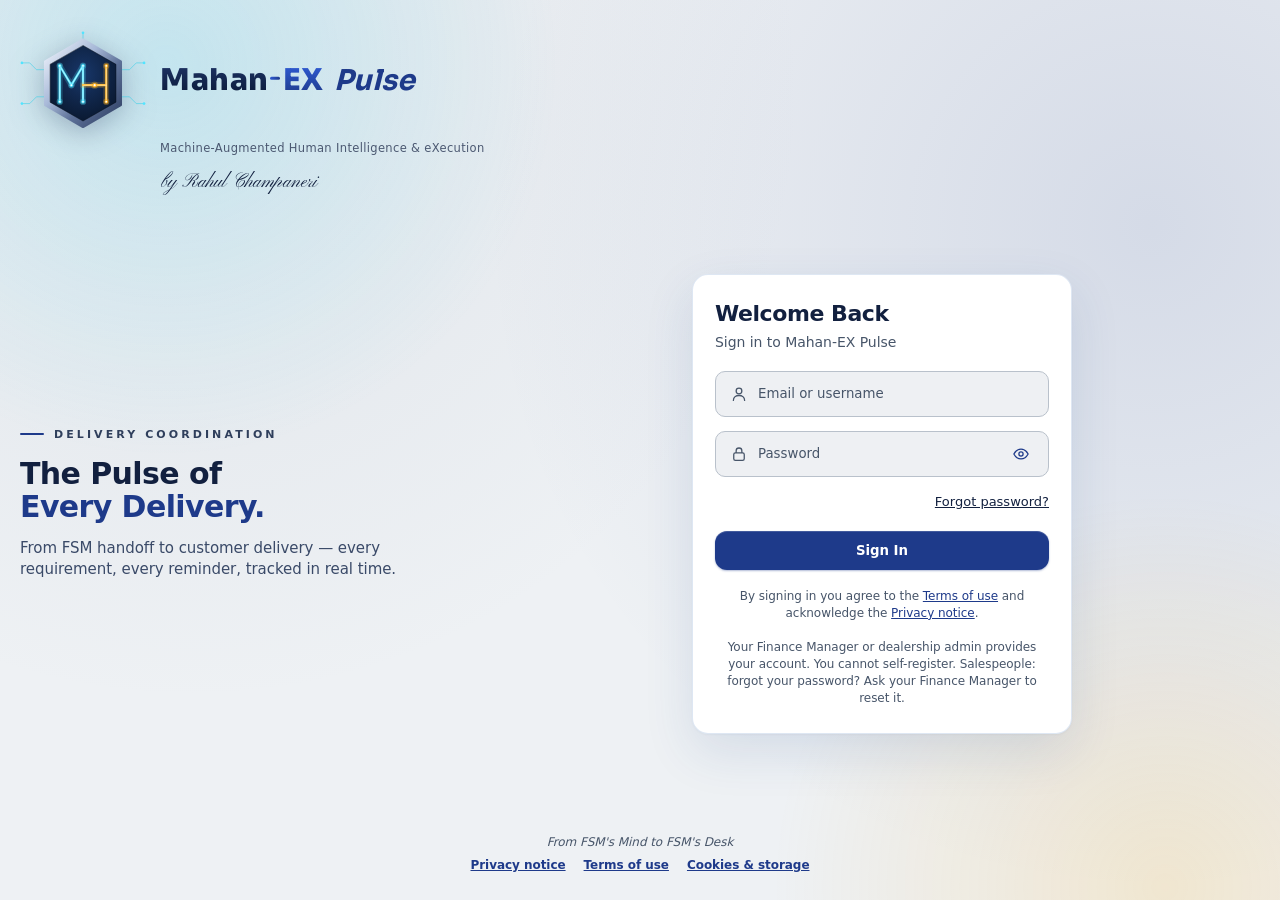
==== commit 4baab489: "Publish build 2.12.0+48343de" ====
--- a/index.html
+++ b/index.html
@@ -38,7 +38,7 @@
 @keyframes mxs-out{to{opacity:0;visibility:hidden}}
 @keyframes mxs-wave{0%{opacity:.35;transform:translate(-50%,-50%) scale(.94)}60%{opacity:1}100%{opacity:1;transform:translate(-50%,-50%) scale(1)}}
 </style>
-<div id="mx-splash" aria-hidden="true"><div class="w w4"></div><div class="w w3"></div><div class="w w2"></div><div class="w w1"></div><div class="mk"><svg xmlns="http://www.w3.org/2000/svg" class="mh-mark" viewBox="-30 -14 260 214" aria-hidden="true"><defs><linearGradient id="mh1f" x1="0" y1="0" x2="1" y2="1"><stop offset="0" stop-color="#f6f9ff"/><stop offset=".38" stop-color="#a8b9d8"/><stop offset=".62" stop-color="#5d7198"/><stop offset="1" stop-color="#2a3a5e"/></linearGradient><radialGradient id="mh1r" cx=".5" cy=".38" r=".75"><stop offset="0" stop-color="#18376a"/><stop offset="1" stop-color="#071326"/></radialGradient></defs><g fill="none" stroke="#3fd0e8" stroke-opacity=".75" stroke-width="1.7" stroke-linecap="round" stroke-linejoin="round"><path d="M24 72H4L-10 58H-26"/><path d="M24 128H4L-10 142H-26"/><path d="M176 72H196L210 58H226"/><path d="M176 128H196L210 142H226"/><path d="M100 12V-4"/></g><circle cx="-26" cy="58" r="2.8" fill="#52e4ff"/><circle cx="-26" cy="142" r="2.8" fill="#52e4ff"/><circle cx="226" cy="58" r="2.8" fill="#52e4ff"/><circle cx="226" cy="142" r="2.8" fill="#52e4ff"/><circle cx="100" cy="-4" r="2.8" fill="#52e4ff"/><polygon points="100,10 178,55 178,145 100,190 22,145 22,55" fill="url(#mh1f)" stroke="url(#mh1f)" stroke-width="5" stroke-linejoin="round"/><polygon points="100,22 168,61 168,139 100,178 32,139 32,61" fill="url(#mh1r)" stroke="#040b17" stroke-opacity=".6" stroke-width="1.6"/><polyline points="32,139 32,61 100,22" fill="none" stroke="#fff" stroke-opacity=".28" stroke-width="1.2" stroke-linejoin="round"/><path d="M52 138V64L76 104L100 64V138" fill="none" stroke="#52e4ff" stroke-opacity=".22" stroke-width="12" stroke-linecap="round" stroke-linejoin="round"/><path d="M52 138V64L76 104L100 64V138" fill="none" stroke="#52e4ff" stroke-width="4.6" stroke-linecap="round" stroke-linejoin="round"/><path d="M52 138V64L76 104L100 64V138" fill="none" stroke="#e9fcff" stroke-opacity=".9" stroke-width="1.5" stroke-linecap="round" stroke-linejoin="round"/><path d="M148 64V138M100 104H148" fill="none" stroke="#ffb324" stroke-opacity=".22" stroke-width="12" stroke-linecap="round" stroke-linejoin="round"/><path d="M148 64V138M100 104H148" fill="none" stroke="#ffb324" stroke-width="4.6" stroke-linecap="round" stroke-linejoin="round"/><path d="M148 64V138M100 104H148" fill="none" stroke="#fff6dc" stroke-opacity=".9" stroke-width="1.5" stroke-linecap="round" stroke-linejoin="round"/><circle cx="52" cy="64" r="6.6" fill="#52e4ff" fill-opacity=".28"/><circle cx="52" cy="64" r="3.6" fill="#52e4ff"/><circle cx="52" cy="64" r="1.8" fill="#fff"/><circle cx="52" cy="138" r="6.6" fill="#52e4ff" fill-opacity=".28"/><circle cx="52" cy="138" r="3.6" fill="#52e4ff"/><circle cx="52" cy="138" r="1.8" fill="#fff"/><circle cx="100" cy="64" r="6.6" fill="#52e4ff" fill-opacity=".28"/><circle cx="100" cy="64" r="3.6" fill="#52e4ff"/><circle cx="100" cy="64" r="1.8" fill="#fff"/><circle cx="100" cy="138" r="6.6" fill="#52e4ff" fill-opacity=".28"/><circle cx="100" cy="138" r="3.6" fill="#52e4ff"/><circle cx="100" cy="138" r="1.8" fill="#fff"/><circle cx="76" cy="104" r="6.6" fill="#52e4ff" fill-opacity=".28"/><circle cx="76" cy="104" r="3.6" fill="#52e4ff"/><circle cx="76" cy="104" r="1.8" fill="#fff"/><circle cx="148" cy="64" r="6.6" fill="#ffb324" fill-opacity=".28"/><circle cx="148" cy="64" r="3.6" fill="#ffb324"/><circle cx="148" cy="64" r="1.8" fill="#fff"/><circle cx="148" cy="138" r="6.6" fill="#ffb324" fill-opacity=".28"/><circle cx="148" cy="138" r="3.6" fill="#ffb324"/><circle cx="148" cy="138" r="1.8" fill="#fff"/><circle cx="124" cy="104" r="7.6" fill="#ffb324" fill-opacity=".28"/><circle cx="124" cy="104" r="4.6" fill="#ffb324"/><circle cx="124" cy="104" r="2.3" fill="#fff"/></svg></div><div class="nm">MAHAN<i>-EX</i></div></div>
+<div id="mx-splash" aria-hidden="true"><div class="w w4"></div><div class="w w3"></div><div class="w w2"></div><div class="w w1"></div><div class="mk"><svg xmlns="http://www.w3.org/2000/svg" class="mh-mark" viewBox="-30 -14 260 214" aria-hidden="true"><defs><linearGradient id="mxsf" x1="0" y1="0" x2="1" y2="1"><stop offset="0" stop-color="#f6f9ff"/><stop offset=".38" stop-color="#a8b9d8"/><stop offset=".62" stop-color="#5d7198"/><stop offset="1" stop-color="#2a3a5e"/></linearGradient><radialGradient id="mxsr" cx=".5" cy=".38" r=".75"><stop offset="0" stop-color="#18376a"/><stop offset="1" stop-color="#071326"/></radialGradient></defs><g fill="none" stroke="#3fd0e8" stroke-opacity=".75" stroke-width="1.7" stroke-linecap="round" stroke-linejoin="round"><path d="M24 72H4L-10 58H-26"/><path d="M24 128H4L-10 142H-26"/><path d="M176 72H196L210 58H226"/><path d="M176 128H196L210 142H226"/><path d="M100 12V-4"/></g><circle cx="-26" cy="58" r="2.8" fill="#52e4ff"/><circle cx="-26" cy="142" r="2.8" fill="#52e4ff"/><circle cx="226" cy="58" r="2.8" fill="#52e4ff"/><circle cx="226" cy="142" r="2.8" fill="#52e4ff"/><circle cx="100" cy="-4" r="2.8" fill="#52e4ff"/><polygon points="100,10 178,55 178,145 100,190 22,145 22,55" fill="url(#mxsf)" stroke="url(#mxsf)" stroke-width="5" stroke-linejoin="round"/><polygon points="100,22 168,61 168,139 100,178 32,139 32,61" fill="url(#mxsr)" stroke="#040b17" stroke-opacity=".6" stroke-width="1.6"/><polyline points="32,139 32,61 100,22" fill="none" stroke="#fff" stroke-opacity=".28" stroke-width="1.2" stroke-linejoin="round"/><path d="M52 138V64L76 104L100 64V138" fill="none" stroke="#52e4ff" stroke-opacity=".22" stroke-width="12" stroke-linecap="round" stroke-linejoin="round"/><path d="M52 138V64L76 104L100 64V138" fill="none" stroke="#52e4ff" stroke-width="4.6" stroke-linecap="round" stroke-linejoin="round"/><path d="M52 138V64L76 104L100 64V138" fill="none" stroke="#e9fcff" stroke-opacity=".9" stroke-width="1.5" stroke-linecap="round" stroke-linejoin="round"/><path d="M148 64V138M100 104H148" fill="none" stroke="#ffb324" stroke-opacity=".22" stroke-width="12" stroke-linecap="round" stroke-linejoin="round"/><path d="M148 64V138M100 104H148" fill="none" stroke="#ffb324" stroke-width="4.6" stroke-linecap="round" stroke-linejoin="round"/><path d="M148 64V138M100 104H148" fill="none" stroke="#fff6dc" stroke-opacity=".9" stroke-width="1.5" stroke-linecap="round" stroke-linejoin="round"/><circle cx="52" cy="64" r="6.6" fill="#52e4ff" fill-opacity=".28"/><circle cx="52" cy="64" r="3.6" fill="#52e4ff"/><circle cx="52" cy="64" r="1.8" fill="#fff"/><circle cx="52" cy="138" r="6.6" fill="#52e4ff" fill-opacity=".28"/><circle cx="52" cy="138" r="3.6" fill="#52e4ff"/><circle cx="52" cy="138" r="1.8" fill="#fff"/><circle cx="100" cy="64" r="6.6" fill="#52e4ff" fill-opacity=".28"/><circle cx="100" cy="64" r="3.6" fill="#52e4ff"/><circle cx="100" cy="64" r="1.8" fill="#fff"/><circle cx="100" cy="138" r="6.6" fill="#52e4ff" fill-opacity=".28"/><circle cx="100" cy="138" r="3.6" fill="#52e4ff"/><circle cx="100" cy="138" r="1.8" fill="#fff"/><circle cx="76" cy="104" r="6.6" fill="#52e4ff" fill-opacity=".28"/><circle cx="76" cy="104" r="3.6" fill="#52e4ff"/><circle cx="76" cy="104" r="1.8" fill="#fff"/><circle cx="148" cy="64" r="6.6" fill="#ffb324" fill-opacity=".28"/><circle cx="148" cy="64" r="3.6" fill="#ffb324"/><circle cx="148" cy="64" r="1.8" fill="#fff"/><circle cx="148" cy="138" r="6.6" fill="#ffb324" fill-opacity=".28"/><circle cx="148" cy="138" r="3.6" fill="#ffb324"/><circle cx="148" cy="138" r="1.8" fill="#fff"/><circle cx="124" cy="104" r="7.6" fill="#ffb324" fill-opacity=".28"/><circle cx="124" cy="104" r="4.6" fill="#ffb324"/><circle cx="124" cy="104" r="2.3" fill="#fff"/></svg></div><div class="nm">MAHAN<i>-EX</i></div></div>
     <div id="gate-root"></div>
     <div id="root"></div>
   </body>
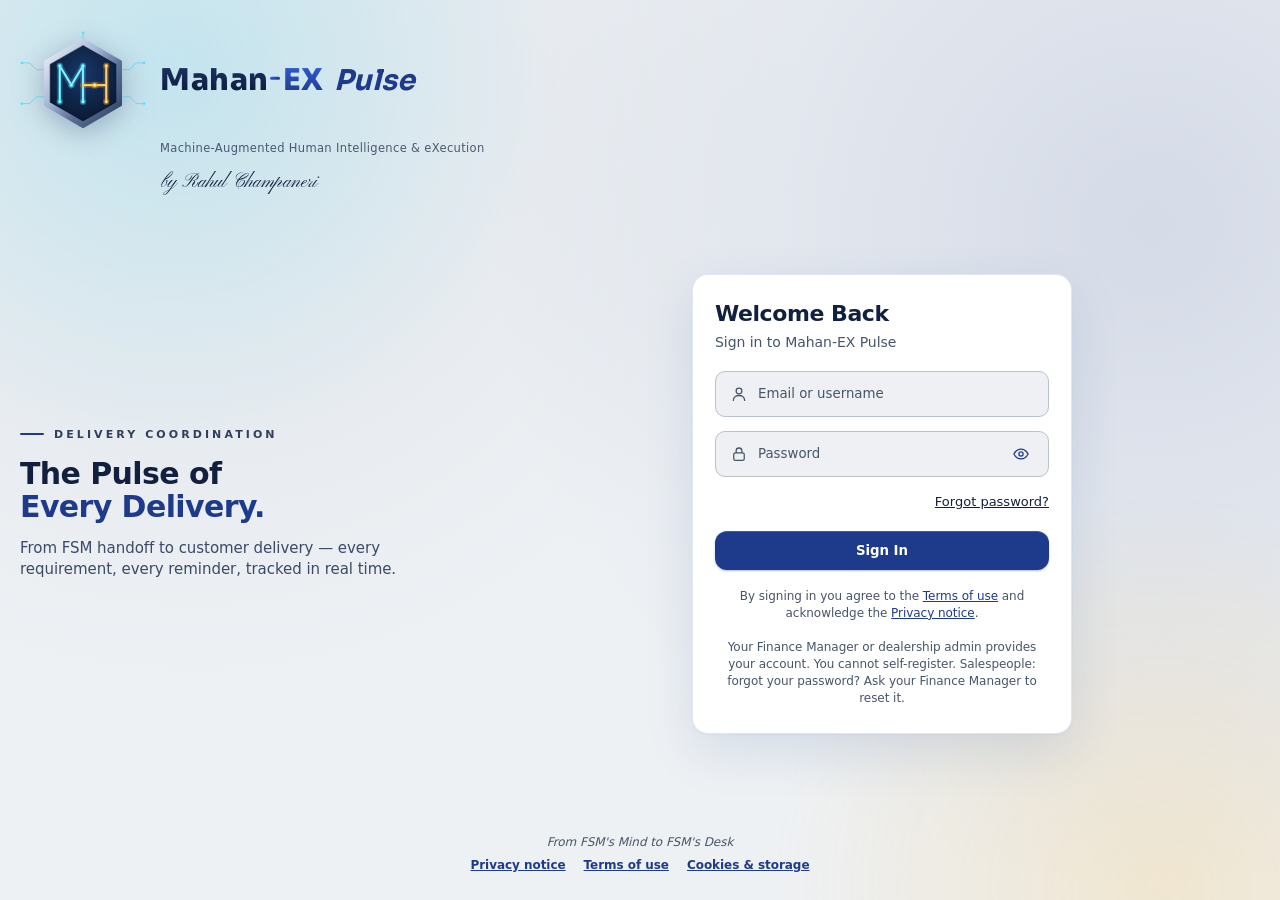
==== commit 7e442547: "Publish build 2.12.0+fabe4a5" ====
--- a/index.html
+++ b/index.html
@@ -15,8 +15,8 @@
     <meta name="apple-mobile-web-app-title" content="Pulse" />
     <meta name="application-name" content="Pulse" />
     <title>Mahan-EX Pulse</title>
-    <script type="module" crossorigin src="/assets/gate-BaybiB_j.js"></script>
-    <link rel="stylesheet" crossorigin href="/assets/gate-Ckn_y47P.css">
+    <script type="module" crossorigin src="/assets/gate-BnjVXC15.js"></script>
+    <link rel="stylesheet" crossorigin href="/assets/gate-DMoRNfjQ.css">
   <link rel="manifest" href="/manifest.webmanifest"></head>
   <body>
     <!-- The sign-in page and the public legal pages. The app itself is an encrypted package that is opened after sign-in
--- a/assets/gate-DMoRNfjQ.css
+++ b/assets/gate-DMoRNfjQ.css
@@ -0,0 +1 @@
+@font-face{font-family:Sora;font-style:normal;font-display:swap;font-weight:700;src:url(/assets/sora-latin-700-normal-9waGdLWo.woff2) format("woff2"),url(/assets/sora-latin-700-normal-BKPfQAnC.woff) format("woff")}@font-face{font-family:Sora;font-style:normal;font-display:swap;font-weight:800;src:url(/assets/sora-latin-800-normal-2tKLL3qT.woff2) format("woff2"),url(/assets/sora-latin-800-normal-c3Huklug.woff) format("woff")}@font-face{font-family:Pinyon Script;font-style:normal;font-display:swap;font-weight:400;src:url(/assets/pinyon-script-latin-400-normal-HCoaxbyT.woff2) format("woff2"),url(/assets/pinyon-script-latin-400-normal-3W0BoeAr.woff) format("woff")}.pc-page{min-height:100dvh;background:#e9edf4;display:flex;justify-content:center;align-items:flex-start;padding:24px 14px 48px;font-family:Segoe UI,-apple-system,Helvetica,Arial,sans-serif;color:#12203f;box-sizing:border-box}.pc-page *{box-sizing:border-box}.pc-card{width:100%;max-width:480px;background:#fff;border-radius:16px;overflow:hidden;box-shadow:0 8px 30px #12203f1f}.pc-head{background:#1e3a8a;background-image:linear-gradient(135deg,#0b1f4d,#1e3a8a);padding:20px 26px;color:#fff}.pc-logo{font-size:20px;font-weight:800}.pc-logo b{color:#7fb4ff}.pc-logo em{font-weight:600;color:#cfe1ff}.pc-sub{font-size:11.5px;letter-spacing:1.5px;text-transform:uppercase;color:#9db8ea;margin-top:4px}.pc-body{padding:24px 26px 28px}.pc-body h1{font-size:22px;margin:0 0 6px;letter-spacing:-.3px;color:#12203f}.pc-muted{color:#5b6781;font-size:14px;line-height:1.5;margin:0 0 16px}.pc-list{margin:0 0 16px;border:1px solid #e3e8f2;border-left:5px solid #1e3a8a;border-radius:12px}.pc-list div{display:flex;justify-content:space-between;gap:12px;padding:10px 14px;font-size:13.5px;border-bottom:1px solid #eef1f6}.pc-list div:last-child{border:0}.pc-list dt{color:#6b7690}.pc-list dd{margin:0;font-weight:700;text-align:right}.pc-amt{font-size:17px;color:#1e3a8a}.pc-prev{background:#eef4ff;border:1px solid #cfe0ff;color:#1e3a8a;border-radius:10px;padding:10px 12px;font-size:13px;line-height:1.45;margin-bottom:14px}.pc-seg{display:flex;gap:10px;margin-bottom:4px}.pc-seg button{flex:1;padding:12px 8px;border-radius:10px;font:inherit;font-weight:700;font-size:14px;border:2px solid #cfd6e6;background:#fff;color:#46526b;cursor:pointer}.pc-seg button.on.made{border-color:#16a34a;background:#f0fdf4;color:#15803d}.pc-seg button.on.not{border-color:#f59e0b;background:#fffbeb;color:#b45309}.pc-body label{display:block;font-size:12.5px;font-weight:700;margin:14px 0 5px;color:#12203f}.pc-body label span{font-weight:400;color:#8a94ab}.pc-body input{width:100%;border:1px solid #cfd6e6;border-radius:10px;padding:12px;font:inherit;font-size:16px;color:#12203f;background:#fff;min-height:46px}.pc-body input:focus{outline:2px solid #1e3a8a;outline-offset:1px;border-color:#1e3a8a}.pc-err{margin-top:14px;background:#fef2f2;border:1px solid #fecaca;color:#b91c1c;border-radius:10px;padding:10px 12px;font-size:13.5px}.pc-go{display:block;width:100%;margin-top:18px;border:0;border-radius:10px;background:#16a34a;color:#fff;font:inherit;font-weight:700;font-size:15px;padding:14px;cursor:pointer}.pc-go.not{background:#1e3a8a}.pc-go:disabled{opacity:.6;cursor:default}.pc-note{font-size:12px;color:#8a94ab;text-align:center;margin:10px 0 0}.pc-done{text-align:center;padding:8px 0 2px}.pc-tick{width:64px;height:64px;line-height:64px;border-radius:50%;background:#16a34a;color:#fff;font-size:34px;font-weight:800;margin:6px auto 14px}.pc-tick.amber{background:#f59e0b}:root{--ease-out: cubic-bezier(.32, .72, 0, 1);--spring: cubic-bezier(.34, 1.3, .64, 1);color-scheme:light;--ink: #12203f;--blue: #1e3a8a;--blue2: #3b7bdb;--mut: #475569;--line: #b9c1cb;--card: linear-gradient(160deg, #f6f7f9, #dee2e7);--card-flat: #eef0f3;--surface: #eef0f3;--accent: #1e3a8a;--text: #12203f;--muted: #475569;--focus-bg: #ffffff;--header-bg: rgba(238, 241, 244, .92);--tabbar-bg: linear-gradient(180deg, #eef0f3, #c9ced5);--detail-bg: linear-gradient(160deg, #eef1f4 0%, #dde2e7 55%, #ccd2d9 100%);--neu-hi: rgba(255, 255, 255, .75);--neu-lo: rgba(30, 40, 60, .18);--tile-shine: rgba(255, 255, 255, .32);--btn3d-hi: #fdfdfe;--btn3d-lo: #c9ced5;--btn3d-border: #98a1ac;--btn-grad-hi: #3470d8;--accent-fill: #1e3a8a;--landing-card-bg: #ffffff;--landing-tagline: #4b5871;--landing-label: #2f3f5c;--landing-lead: #3a4a68;--landing-eye: #1e3a8a;--pill-green-bg: #eef2f6;--pill-green-fg: #1e3a8a;--banner-warn-bg: var(--warn-bg);--banner-warn-border: #f5d59a;--banner-warn-fg: var(--warn);--banner-ok-bg: var(--ok-bg);--banner-ok-border: #bfe8cf;--banner-ok-fg: var(--ok)}:root[data-theme=dark]{color-scheme:dark;--ink: #e7ecf8;--blue: #5c8df0;--blue2: #7fa8f5;--mut: #93a1c2;--line: #38445a;--card: linear-gradient(160deg, #2b3441, #12171f);--card-flat: #1c2530;--surface: #1c2530;--accent: #5c8df0;--text: #e7ecf8;--muted: #93a1c2;--focus-bg: #1c2530;--header-bg: rgba(18, 23, 31, .92);--tabbar-bg: linear-gradient(180deg, #1c2530, #0d131b);--detail-bg: linear-gradient(160deg, #1c2530 0%, #12171f 100%);--neu-hi: rgba(255, 255, 255, .06);--neu-lo: rgba(0, 0, 0, .5);--tile-shine: rgba(255, 255, 255, .12);--btn3d-hi: #3a4451;--btn3d-lo: #12171f;--btn3d-border: #5c6474;--btn-grad-hi: #4170d9;--accent-fill: #3a69d4;--landing-card-bg: #1c2530;--landing-tagline: #93a1c2;--landing-label: #b7c2dc;--landing-lead: #c4cee4;--landing-eye: #9fc0ff;--pill-green-bg: rgba(92, 141, 240, .16);--pill-green-fg: #9fc0ff;--banner-warn-bg: rgba(245, 158, 11, .14);--banner-warn-border: rgba(245, 158, 11, .35);--banner-warn-fg: #fbbf24;--banner-ok-bg: rgba(74, 222, 128, .14);--banner-ok-border: rgba(74, 222, 128, .35);--banner-ok-fg: #4ade80}:root[data-theme=dark] body{background:linear-gradient(115deg,#0d131b,#12171f 45%,#161c26) fixed}:root[data-theme=dark] .card,:root[data-theme=dark] .landing-card{border-color:#3c507866;box-shadow:0 1px 2px #0003,0 8px 24px #00000040}:root[data-theme=dark] input:focus,:root[data-theme=dark] textarea:focus,:root[data-theme=dark] select:focus,:root[data-theme=dark] .landing-field:focus-within{background:var(--focus-bg)}:root[data-theme=dark] .landing-err{background:#3a1518;border-color:#6b2226;color:#f5a3a3}*{box-sizing:border-box}body{margin:0;min-height:100dvh;background:linear-gradient(115deg,#eef1f4,#dde2e7 55%,#ccd2d9);color:var(--ink);font-family:system-ui,-apple-system,BlinkMacSystemFont,Segoe UI,Roboto,Helvetica Neue,Arial,sans-serif;-webkit-font-smoothing:antialiased}button{font-family:inherit}h1,h2,h3{font-family:inherit;letter-spacing:0}h2{font-size:1.17rem;margin-block:1em}h1{letter-spacing:-.01em}p{line-height:1.5}.mx-brand{display:flex;align-items:center}.mx-brand-small{gap:9px}.mx-brand-large{gap:14px}.mh-mark-wrap{display:inline-flex;flex-shrink:0;line-height:0}.mh-mark-wrap svg{width:100%;height:auto;display:block}.mx-brand-large .mh-mark-wrap svg{filter:drop-shadow(0 6px 14px rgba(10,30,70,.28))}@media (max-width: 420px){.mx-brand-large{--mx: 23px !important;gap:10px}}.mx-lockup{display:flex;align-items:baseline;gap:10px}.mx-wm{display:inline-flex;align-items:baseline;font-family:Sora,system-ui,sans-serif;font-weight:800;letter-spacing:.02em;line-height:1}.mx-wm .mx-mahan,.mx-wm .mx-ex{-webkit-background-clip:text;background-clip:text;color:transparent}.mx-wm .mx-mahan{background-image:linear-gradient(180deg,#1d3263,#0b1b3a)}.mx-wm .mx-ex{background-image:linear-gradient(180deg,#2f5bd3,#1e3a8a)}.mx-wm .mx-dash{display:inline-block;width:.34em;height:.11em;margin:0 .1em 0 .02em;border-radius:.06em;align-self:center;transform:translateY(-.04em);background:linear-gradient(90deg,#2f5bd3,#1e3a8a)}:root[data-theme=dark] .mx-wm .mx-mahan{background-image:linear-gradient(180deg,#fff,#d4e1f7 42%,#4f6c9c 52%,#e7efff)}:root[data-theme=dark] .mx-wm .mx-ex{background-image:linear-gradient(180deg,var(--warn-bg) 0%,#ffd27a 42%,#a6650a 53%,#ffe29a 100%)}:root[data-theme=dark] .mx-wm .mx-dash{background:linear-gradient(90deg,#ffd27a,#e3a52f)}.mx-product{font-family:Sora,system-ui,sans-serif;font-style:italic;font-weight:700;color:var(--blue);letter-spacing:.01em}:root[data-theme=dark] .mx-product{color:#f0b94a}.ax-sig{display:inline-block;font-family:Pinyon Script,Snell Roundhand,cursive;font-size:clamp(19px,1.5vw,27px);line-height:1.15;letter-spacing:.01em;padding:.05em .5em .15em .05em;color:var(--ink);clip-path:inset(0 100% 0 0);animation:axSigWrite 2.2s cubic-bezier(.55,.1,.25,1) .5s forwards}@keyframes axSigWrite{0%{clip-path:inset(0 100% 0 0)}to{clip-path:inset(0 -10% 0 0)}}@media (prefers-reduced-motion: reduce){.ax-sig{animation:none;clip-path:none}}.ax-tagline{font-size:.625rem;letter-spacing:.16em;text-transform:uppercase;color:var(--landing-tagline);font-weight:500}.app-shell{min-height:100dvh;display:flex;flex-direction:column}.app-header{position:sticky;top:0;z-index:5;display:flex;align-items:center;padding:max(12px,env(safe-area-inset-top)) 18px 12px;background:var(--header-bg);backdrop-filter:blur(10px);-webkit-backdrop-filter:blur(10px);border-bottom:1px solid var(--line)}.app-main{overflow-x:clip;flex:1;padding:18px 16px calc(88px + env(safe-area-inset-bottom))}.app-tabbar{position:fixed;left:0;right:0;bottom:0;z-index:10;display:flex;justify-content:space-around;align-items:stretch;padding:6px 8px calc(6px + env(safe-area-inset-bottom));background:var(--tabbar-bg);backdrop-filter:blur(14px);-webkit-backdrop-filter:blur(14px);border-top:1px solid var(--line);box-shadow:0 -2px 16px #1432640f}.app-tab{flex:1;display:flex;flex-direction:column;align-items:center;gap:2px;padding:6px 4px;border-radius:12px;color:var(--mut);text-decoration:none;font-size:.6875rem;font-weight:600;transition:color .15s,background .15s;-webkit-tap-highlight-color:transparent}.app-tab:active{background:var(--surface)}.app-tab.active{color:var(--blue)}@media (min-width: 720px){.app-main{max-width:720px;margin:0 auto;width:100%}}.app-shell.desktop .app-header,.app-shell.desktop .app-tabbar{display:none}.desktop-body{display:flex;flex-direction:row;flex:1;min-height:0}.desktop-sidebar{width:248px;flex-shrink:0;display:flex;flex-direction:column;gap:18px;padding:22px 14px 16px;border-right:1px solid var(--line);background:var(--card);position:sticky;top:0;height:100dvh;overflow-y:auto}.desktop-new-btn{display:flex;align-items:center;justify-content:center;gap:8px;text-decoration:none;padding:11px 14px;font-size:.875rem}.desktop-nav{display:grid;gap:2px}.desktop-nav-item{display:flex;align-items:center;gap:11px;padding:10px 12px;border-radius:10px;color:var(--mut);text-decoration:none;font-weight:600;font-size:.875rem;transition:color .15s,background .15s}.desktop-nav-item:hover{background:var(--surface);color:var(--ink)}.desktop-nav-item.active{background:var(--surface);color:var(--blue);box-shadow:inset 3px 0 0 var(--blue)}.desktop-user{margin-top:auto;display:flex;align-items:center;gap:10px;padding:10px;border-radius:12px;border:1px solid var(--line);background:var(--surface);text-decoration:none;color:inherit}.desktop-user:hover{border-color:var(--btn3d-border)}.desktop-user-avatar{width:34px;height:34px;font-size:.78125rem;flex-shrink:0}.desktop-user-name{display:block;font-size:.84375rem;font-weight:700;color:var(--ink);white-space:nowrap;overflow:hidden;text-overflow:ellipsis}.desktop-user-role{display:block;font-size:.71875rem;font-weight:600;color:var(--muted)}.desktop-main{flex:1;min-width:0;display:flex;flex-direction:column}.app-shell.desktop .app-main{width:100%;max-width:1480px;margin:0 auto;padding:28px 40px 48px}.page-stack{display:grid;grid-template-columns:minmax(0,1fr);gap:16px;max-width:640px;margin:0 auto}.page-head{display:grid;gap:4px}.page-title{font-size:1.375rem;font-weight:800;letter-spacing:-.02em;margin:0;color:var(--ink)}.page-sub{margin:0;color:var(--muted);font-size:.84375rem;line-height:1.5}.settings-link{display:flex;align-items:center;justify-content:space-between;gap:12px;text-decoration:none;color:inherit}.app-shell.desktop .page-stack{max-width:none;margin:0}.app-shell.desktop .page-title{font-size:1.625rem}.lr-section{display:grid;gap:12px}.lr-head{display:flex;align-items:flex-end;justify-content:space-between;gap:12px}.lr-title{margin:0;font-size:1.1875rem;letter-spacing:0;color:var(--ink)}.lr-sub{margin:3px 0 0;color:var(--muted);font-size:.8125rem;line-height:1.45}.lr-count{flex-shrink:0;font-size:.75rem;font-weight:700;color:var(--muted);background:var(--surface);border:1px solid var(--line);border-radius:999px;padding:3px 10px}.lr-panel{display:grid;gap:10px;background:var(--card);border:1px solid var(--line);border-radius:16px;padding:10px;box-shadow:inset 0 1px 0 var(--neu-hi),0 4px 12px var(--neu-lo)}.lr-req-list{display:grid;grid-template-columns:repeat(auto-fill,minmax(min(100%,300px),1fr));gap:6px}.lr-req{display:flex;align-items:center;gap:10px;min-width:0;padding:6px 6px 6px 10px;border-radius:10px;background:var(--surface);border:1px solid transparent}.lr-req:hover,.lr-req:focus-within{border-color:var(--line)}.lr-req.is-off .lr-req-label{color:var(--muted);text-decoration:line-through}.lr-req-label{flex:1;min-width:0;text-align:left;font:inherit;font-size:.875rem;font-weight:600;color:var(--ink);background:transparent;border:1px solid transparent;border-radius:8px;padding:6px 8px;cursor:text;line-height:1.35;overflow-wrap:anywhere}.lr-req-label:hover{border-color:var(--line);background:var(--card)}.lr-req-input{flex:1;min-width:0;border:1px solid transparent!important;background:transparent!important;box-shadow:none!important;padding:6px 8px!important;font-size:.875rem;font-weight:600;color:var(--ink);border-radius:8px}.lr-req-input:focus{border-color:var(--blue)!important;background:var(--focus-bg)!important;outline:none}.lr-icon-btn{flex-shrink:0;display:flex;align-items:center;justify-content:center;width:32px;height:32px;border-radius:8px;border:none;background:transparent;color:var(--muted);cursor:pointer;opacity:.7}.lr-icon-btn:hover,.lr-icon-btn:focus-visible{color:var(--danger);background:var(--card);opacity:1}.lr-inline-add{display:flex;gap:8px;padding:10px 4px 4px;border-top:1px solid var(--line)}.lr-inline-add input{flex:1;min-width:0}.lr-inline-add .btn,.lr-addbar .btn{padding:10px 18px;white-space:nowrap}.lr-addbar{display:grid;grid-template-columns:minmax(0,1.2fr) minmax(0,1.6fr) auto;gap:8px;background:var(--card);border:1px dashed var(--btn3d-border);border-radius:14px;padding:8px}.switch.switch-sm{width:38px;height:22px}.switch.switch-sm .switch-knob{width:16px;height:16px}.switch.switch-sm.is-on .switch-knob{transform:translate(16px)}.lender-grid{display:grid;gap:10px;grid-template-columns:repeat(auto-fill,minmax(min(100%,240px),1fr))}.lender-tile{display:flex;align-items:center;gap:10px;min-width:0;min-height:54px;padding:10px 14px;border-radius:12px;text-decoration:none;color:var(--ink);background:var(--card);border:1px solid var(--line);box-shadow:inset 0 1px 0 var(--neu-hi),0 3px 8px var(--neu-lo);transition:border-color .15s,transform .15s}@media (hover: hover){.lender-tile:hover{border-color:var(--blue);transform:translateY(-1px)}}.lender-tile:focus-visible{outline:2px solid var(--blue);outline-offset:2px}.lender-tile-name{flex:1;min-width:0;font-weight:700;font-size:.84375rem;line-height:1.3;overflow-wrap:anywhere}.lender-tile-tag{flex-shrink:0;font-size:.65625rem;font-weight:800;text-transform:uppercase;letter-spacing:.05em;color:var(--muted)}.lender-tile-chevron{flex-shrink:0;font-size:1.125rem;line-height:1;color:var(--muted)}.lender-tile.is-inactive .lender-tile-name{color:var(--muted)}@media (max-width: 640px){.lr-addbar{grid-template-columns:1fr}.lr-head{align-items:flex-start}}.back-link{font-size:.8125rem;color:var(--accent);text-decoration:none;font-weight:700}.field-label{display:grid;gap:6px;font-size:.75rem;font-weight:700;color:var(--muted)}.app-shell.desktop .lender-detail{max-width:860px}.card{background:var(--card);border:1px solid var(--line);border-radius:16px;padding:16px;box-shadow:inset 0 1px #ffffff8c,0 6px 16px #1e283c24}.card-3d{background:var(--card);border:1px solid var(--line);border-radius:18px;padding:18px;box-shadow:inset 0 1px 0 var(--neu-hi),0 8px 20px var(--neu-lo)}.card-3d.tint-blue{background:var(--card)}.tile-3d-shine{position:absolute;top:0;left:0;right:0;height:46%;background:linear-gradient(180deg,var(--tile-shine),rgba(255,255,255,0));pointer-events:none;border-radius:12px 12px 0 0}.btn-3d{border-radius:10px;padding:9px 14px;font-size:.78125rem;font-weight:700;display:inline-flex;align-items:center;gap:6px;background:linear-gradient(180deg,var(--btn3d-hi),var(--btn3d-lo));color:var(--accent);border:1px solid var(--btn3d-border);cursor:pointer;box-shadow:0 1px #ffffff80 inset,0 3px #0000001f,0 6px 12px #1e283c2e}.btn{background:linear-gradient(180deg,var(--btn-grad-hi),var(--accent-fill));color:#fff;font-weight:700;border:1px solid rgba(0,0,0,.15);border-radius:12px;padding:13px 18px;cursor:pointer;box-shadow:0 1px #ffffff59 inset,0 6px 14px #1e3a8a4d;transition:transform .1s,opacity .15s;-webkit-tap-highlight-color:transparent}.btn:active{transform:scale(.98)}.btn:disabled{opacity:.55;cursor:default}.btn.secondary{background:linear-gradient(180deg,var(--btn3d-hi),var(--btn3d-lo));border:1px solid var(--btn3d-border);color:var(--accent);box-shadow:0 1px #ffffff80 inset,0 3px #0000001a,0 6px 12px #1e283c29}.req-tile{position:relative;overflow:hidden;width:100%;min-height:72px;border-radius:14px;font:inherit;font-size:.71875rem;font-weight:800;line-height:1.2;padding:10px 6px;display:flex;align-items:center;justify-content:center;text-align:center;word-break:break-word;cursor:pointer;transition:transform .08s ease,box-shadow .08s ease;-webkit-tap-highlight-color:transparent}.req-tile:disabled{cursor:default}.req-tile:not(:disabled):active{transform:translateY(3px)}.req-tile .req-tile-shine{position:absolute;top:0;left:0;right:0;height:46%;background:linear-gradient(180deg,#ffffff4d,#fff0);border-radius:14px 14px 0 0;pointer-events:none}.req-tile .req-tile-body{position:relative;display:flex;flex-direction:column;align-items:center;gap:5px}.req-tile.is-open{background:linear-gradient(180deg,var(--btn3d-hi),var(--btn3d-lo));color:var(--accent);border:1px solid var(--btn3d-border);box-shadow:0 1px #ffffff80 inset,0 3px #0000001f,0 8px 16px #1e283c2e}.req-tile.is-done{background:linear-gradient(180deg,var(--btn-grad-hi),var(--accent-fill));color:#fff;border:1px solid rgba(0,0,0,.15);box-shadow:0 1px #ffffff59 inset,0 3px #0000001f,0 8px 16px #1e3a8a52}.req-tile.is-exception{background:linear-gradient(180deg,#e9a93e,#9a560c);color:#fff;border:1px solid rgba(0,0,0,.15);box-shadow:0 1px #ffffff59 inset,0 3px #0000001f,0 8px 16px #9a560c4d}.pill{font-size:.6875rem;font-weight:700;border-radius:6px;padding:2px 7px;white-space:nowrap}.pill-stock{background:var(--surface);color:var(--accent);border:1px solid var(--line)}.pill-plain{background:var(--surface);color:var(--muted);border:1px solid var(--line)}.pill-over{background:var(--danger-bg);color:var(--danger);font-weight:800}.pill-soon{background:var(--warn-bg);color:var(--warn)}.pill-done{background:var(--ok-bg);color:var(--ok)}.pill-later{color:var(--muted);padding-left:0;padding-right:0}:root[data-theme=dark] .pill-over{background:#ef444429;color:#fca5a5}:root[data-theme=dark] .pill-soon{background:#f59e0b29;color:#fbbf24}:root[data-theme=dark] .pill-done{background:#4ade8024;color:#4ade80}.progress-track{flex:1;height:6px;background:var(--line);border-radius:999px;overflow:hidden}.progress-fill{height:100%;border-radius:999px;background:var(--accent)}.progress-fill.is-complete{background:var(--ok)}.avatar{width:24px;height:24px;border-radius:50%;flex-shrink:0;background:var(--surface);color:var(--accent);border:1px solid var(--line);font-size:.625rem;font-weight:800;display:flex;align-items:center;justify-content:center}.chip-row{display:flex;gap:8px;overflow-x:auto;scrollbar-width:none;padding-bottom:2px}.chip-row::-webkit-scrollbar{display:none}.skeleton{background:linear-gradient(90deg,var(--surface) 0%,var(--line) 50%,var(--surface) 100%);background-size:200% 100%;animation:skeleton-shimmer 1.2s ease-in-out infinite;opacity:.6}@keyframes skeleton-shimmer{0%{background-position:200% 0}to{background-position:-200% 0}}@media (prefers-reduced-motion: reduce){.skeleton{animation:none}}.chip{flex-shrink:0;height:34px;padding:0 14px;border-radius:999px;font:inherit;font-size:.8125rem;font-weight:700;cursor:pointer;background:var(--focus-bg);color:var(--muted);border:1px solid var(--line);white-space:nowrap}.chip.is-active{background:var(--accent-fill);color:#fff;border-color:var(--accent-fill)}input,textarea,select{background:var(--surface);color:var(--ink);border:1px solid var(--line);border-radius:10px;padding:12px;width:100%;font-family:inherit;transition:border-color .15s,box-shadow .15s}input:focus,textarea:focus,select:focus{outline:none;border-color:var(--blue);box-shadow:0 0 0 3px #1e3a8a26;background:#fff}input::placeholder,textarea::placeholder{color:var(--mut);opacity:1}.landing{position:relative;min-height:100dvh;display:flex;flex-direction:column;padding:0 20px;overflow:hidden}.landing-bg{position:absolute;top:0;right:0;bottom:0;left:0;z-index:0;background:radial-gradient(circle at 15% 10%,rgba(148,163,184,.16),transparent 45%),radial-gradient(circle at 90% 25%,rgba(30,58,138,.12),transparent 50%);pointer-events:none;overflow:hidden}.landing-bg:before,.landing-bg:after{content:"";position:absolute;width:70vmax;height:70vmax;border-radius:50%;will-change:transform}.landing-bg:before{left:-22vmax;top:-30vmax;background:radial-gradient(circle,rgba(82,228,255,.2),transparent 62%);animation:glowDriftA 26s ease-in-out infinite alternate}.landing-bg:after{right:-26vmax;bottom:-34vmax;background:radial-gradient(circle,rgba(255,179,36,.17),transparent 62%);animation:glowDriftB 32s ease-in-out infinite alternate}:root[data-theme=dark] .landing-bg:before{background:radial-gradient(circle,rgba(82,228,255,.14),transparent 62%)}:root[data-theme=dark] .landing-bg:after{background:radial-gradient(circle,rgba(255,179,36,.12),transparent 62%)}@keyframes glowDriftA{0%{transform:translateZ(0) scale(1)}to{transform:translate3d(14vmax,10vmax,0) scale(1.15)}}@keyframes glowDriftB{0%{transform:translateZ(0) scale(1.1)}to{transform:translate3d(-12vmax,-9vmax,0) scale(.95)}}@media (prefers-reduced-motion: reduce){.landing-bg:before,.landing-bg:after{animation:none}}.sr-only{position:absolute;width:1px;height:1px;padding:0;margin:-1px;overflow:hidden;clip:rect(0,0,0,0);white-space:nowrap;border:0}.landing-head{position:relative;z-index:1;padding-top:28px;text-align:center;display:flex;flex-direction:column;align-items:center}.landing-head .mx-lockup{justify-content:center}.landing-main{position:relative;z-index:1;flex:1;display:flex;flex-direction:column;align-items:center;justify-content:center;gap:28px;padding:32px 0}.landing-hero{text-align:center;max-width:420px}.landing-label{display:flex;align-items:center;justify-content:center;gap:10px;font-size:.6875rem;letter-spacing:.28em;text-transform:uppercase;color:var(--landing-label);font-weight:600}.landing-label span{display:block;width:24px;height:2px;background:var(--blue);border-radius:2px}.landing-hero h1{margin:16px 0 0;font-size:1.875rem;line-height:1.12;font-weight:700;letter-spacing:-.02em;color:var(--ink)}.landing-hero h1 em{font-style:normal;color:var(--blue)}.landing-lead{margin:14px 0 0;font-size:.9375rem;line-height:1.4;color:var(--landing-lead)}.landing-card-wrap{width:100%;display:flex;justify-content:center}.landing-card{width:100%;max-width:380px;background:var(--landing-card-bg);border:1px solid rgba(200,215,235,.6);border-radius:16px;padding:26px 22px;box-shadow:0 1px 2px #1432640a,0 18px 50px #1e468c1f;display:grid;gap:4px}.landing-card h2{margin:0;font-size:1.375rem;font-weight:700;letter-spacing:-.02em;color:var(--ink)}.landing-sub{margin:2px 0 14px;font-size:.875rem;color:var(--mut)}.landing-ok{margin:0 0 12px;padding:10px 12px;border-radius:8px;background:var(--ok-bg);border:1px solid #a5dcc2;color:#0a7546;font-size:.8125rem}:root[data-theme=dark] .landing-ok{background:#2ecf941f;border-color:#2ecf9459;color:#6fe0b4}.landing-forgot{margin:-2px 0 8px;text-align:right}.landing-link{background:none;border:0;padding:0;font:inherit;font-size:.8125rem;color:inherit;text-decoration:underline;cursor:pointer}.landing-err{margin:0 0 12px;padding:10px 12px;border-radius:8px;background:var(--danger-bg);border:1px solid #f1a9a1;color:var(--danger);font-size:.8125rem}.landing-field{display:flex;align-items:center;gap:10px;height:46px;margin-bottom:10px;padding:0 14px;border-radius:10px;color:var(--mut);background:var(--surface);border:1px solid var(--line)}.landing-field:focus-within{border-color:var(--blue);box-shadow:0 0 0 3px #1e3a8a26;background:#fff}.landing-field input{flex:1;min-width:0;height:100%;border:0!important;outline:none!important;box-shadow:none!important;background:transparent!important;padding:0!important;color:var(--ink)!important}.landing-eye{border:0;background:transparent;color:var(--landing-eye);cursor:pointer;display:flex;padding:4px}.landing-note{margin:14px 0 0;font-size:.75rem;line-height:1.4;color:var(--mut);text-align:center}.landing-foot{position:relative;z-index:1;padding:20px 0 28px;text-align:center}.landing-tagline{font-size:.75rem;color:var(--mut);font-style:italic}@media (min-width: 720px){.landing-main{flex-direction:row;align-items:center;justify-content:center;gap:64px}.landing-hero{text-align:left}.landing-label{justify-content:flex-start}.landing-head{align-items:flex-start;text-align:left}.landing-head .ax-tagline,.landing-head .ax-sig{margin-left:140px}}.bonus-stat{background:#303744;color:#fff;border:1px solid rgba(255,255,255,.07);border-radius:12px;padding:10px 12px;display:grid;gap:3px;text-align:left;font:inherit;cursor:pointer;transition:background .15s,border-color .15s}.bonus-stat:hover{background:#38414f}.bonus-stat[aria-expanded=true]{border-color:#ffffff73;background:#38414f}.bonus-stat:focus-visible{outline:2px solid #fff;outline-offset:2px}.bonus-stat-label{display:flex;align-items:center;justify-content:space-between;gap:6px;font-size:.71875rem;color:#a9b3c2;font-weight:700}.bonus-stat-value{font-size:1rem;font-weight:800}.bonus-panel{background:#20262f;border-radius:12px;padding:12px;display:grid;gap:12px}.bonus-empty{font-size:.8125rem;color:#a9b3c2;line-height:1.45}.bonus-group{display:grid;gap:6px}.bonus-group-head{display:flex;justify-content:space-between;align-items:center;gap:8px;font-size:.75rem;font-weight:800;letter-spacing:.04em;text-transform:uppercase;color:#a9b3c2}.bonus-badge{background:#fff;color:#262c36;border-radius:999px;padding:2px 8px;font-size:.71875rem;letter-spacing:0;text-transform:none}.bonus-member{display:flex;align-items:center;gap:10px;font-size:.8125rem;font-weight:600;color:#fff;text-decoration:none;background:#ffffff0f;border-radius:10px;padding:8px 10px}.bonus-member:hover{background:#ffffff1f}.bonus-dot{width:18px;height:18px;border-radius:50%;color:#8793a3;flex-shrink:0;display:flex;align-items:center;justify-content:center;font-size:.6875rem;font-weight:800}.bonus-dot.is-done{background:#fff;border-color:#fff;color:#262c36}.bonus-total{display:flex;justify-content:space-between;gap:10px;font-size:.8125rem;color:#a9b3c2;border-top:1px solid rgba(255,255,255,.15);padding-top:10px}.bonus-total strong{color:#fff}.reminder-panel{display:grid;grid-template-columns:minmax(0,1fr);gap:12px;padding:14px;border:1px solid var(--line);border-radius:14px;background:var(--surface)}.recipient-row{display:flex;align-items:center;gap:10px;font-size:.875rem;font-weight:600;padding:8px 10px;border-radius:10px;background:var(--card);border:1px solid var(--line);cursor:pointer}.switch{position:relative;flex-shrink:0;width:46px;height:28px;border-radius:999px;border:1px solid var(--btn3d-border);background:linear-gradient(180deg,var(--btn3d-hi),var(--btn3d-lo));cursor:pointer;padding:0;transition:background .15s}.switch.is-on{background:linear-gradient(180deg,var(--btn-grad-hi),var(--accent-fill));border-color:#00000026}.switch-knob{position:absolute;top:2px;left:2px;width:22px;height:22px;border-radius:50%;background:#fff;box-shadow:0 1px 3px #0000004d;transition:transform .15s}.switch.is-on .switch-knob{transform:translate(18px)}.switch:focus-visible{outline:2px solid var(--blue);outline-offset:2px}.search-box{display:flex;align-items:center;gap:10px;background:var(--focus-bg);border:1px solid var(--line);border-radius:12px;padding:0 14px;height:46px}.search-box:focus-within{border-color:var(--blue)}.dash{display:grid;gap:18px}.dash-head{display:flex;align-items:flex-end;justify-content:space-between;gap:20px}.dash-eyebrow{font-size:.75rem;font-weight:700;color:var(--muted);text-transform:uppercase;letter-spacing:.07em;margin-bottom:4px}.stat-strip{display:grid;grid-template-columns:minmax(0,1.5fr) repeat(3,minmax(0,1fr));gap:14px}.stat-tile{display:grid;gap:2px;align-content:center;text-align:left;font:inherit;color:inherit;cursor:pointer;background:var(--card);border:1px solid var(--line);border-radius:16px;padding:14px 16px;box-shadow:inset 0 1px 0 var(--neu-hi),0 6px 16px var(--neu-lo);transition:border-color .15s,transform .15s}.stat-tile:hover{border-color:var(--btn3d-border)}.stat-tile.is-active{border-color:var(--blue);box-shadow:inset 0 1px 0 var(--neu-hi),0 0 0 1px var(--blue),0 6px 16px var(--neu-lo)}.stat-tile:focus-visible{outline:2px solid var(--blue);outline-offset:2px}.stat-tile-month{display:flex;align-items:center;gap:14px;cursor:default}.stat-tile-label{font-size:.71875rem;font-weight:800;letter-spacing:.07em;text-transform:uppercase;color:var(--muted)}.stat-tile-value{font-size:1.875rem;font-weight:800;letter-spacing:-.02em;line-height:1.1}.stat-tile-hint{font-size:.75rem;font-weight:600;color:var(--muted)}.dash-toolbar{display:flex;align-items:center;justify-content:space-between;gap:14px;flex-wrap:wrap}.card-grid{display:grid;grid-template-columns:repeat(auto-fill,minmax(340px,1fr));gap:14px;align-items:start}.settings-page{display:grid;grid-template-columns:minmax(0,1fr);gap:16px;max-width:560px;margin:0 auto}.app-shell.desktop .settings-page{display:block;max-width:none;columns:2 420px;column-gap:20px}.app-shell.desktop .settings-page>*{break-inside:avoid;margin:0 0 18px}.app-shell.desktop .settings-page>.page-title{column-span:all;margin-bottom:20px}.calendar-page{display:grid;gap:14px;max-width:640px;margin:0 auto}.app-shell.desktop .calendar-page{max-width:none;grid-template-columns:minmax(0,1.35fr) minmax(320px,1fr);align-items:start;column-gap:24px}.app-shell.desktop .calendar-page>.page-title{grid-column:1 / -1}.detail-layout{display:grid;gap:14px;max-width:640px;margin:0 auto}.detail-main,.detail-side{display:grid;gap:14px;align-content:start;min-width:0}.app-shell.desktop .detail-layout{max-width:1240px;grid-template-columns:minmax(0,3fr) minmax(320px,2fr);gap:24px;align-items:start}.app-shell.desktop .detail-side{position:sticky;top:24px}.app-shell.desktop .detail-page{background:transparent!important}.form-page{display:grid;gap:12px;max-width:480px;margin:0 auto}.app-shell.desktop .form-page{max-width:720px;padding:28px 32px;border-radius:20px;background:var(--card);border:1px solid var(--line);box-shadow:inset 0 1px 0 var(--neu-hi),0 10px 26px var(--neu-lo)}.reminder-panel .chip-row{flex-wrap:wrap;overflow:visible}.conflict-panel{color:var(--banner-warn-fg);background:var(--banner-warn-bg);border:1px solid var(--banner-warn-border);border-radius:12px;padding:12px 14px}.team-email-row{display:grid;grid-template-columns:minmax(0,1fr) minmax(0,1.4fr);align-items:center;gap:10px;padding:8px 10px;border-radius:10px;background:var(--card);border:1px solid var(--line)}.team-email-row input{padding:7px 9px;font-size:.84375rem}@media (max-width: 520px){.team-email-row{grid-template-columns:minmax(0,1fr);gap:6px}}.email-setup-banner{display:flex;align-items:center;justify-content:space-between;gap:12px;padding:12px 14px;border-radius:14px;text-decoration:none;color:var(--text);background:var(--surface);border:1px solid var(--line);border-left:4px solid #f0b94a;font-size:.875rem}.thankyou-head{display:flex;align-items:center;justify-content:space-between;gap:12px;width:100%;background:none;border:none;padding:0;color:inherit;cursor:pointer;font:inherit}.thankyou-subject{display:flex;align-items:center;gap:10px;flex-wrap:wrap;padding:9px 12px;border-radius:10px;background:var(--card);border:1px solid var(--line)}.thankyou-body{font-size:.84375rem;line-height:1.55;padding:12px 14px;border-radius:10px;background:#fff;color:#1f2937;border:1px dashed var(--line);-webkit-user-select:text;user-select:text}button,a,[role=switch],select,label{touch-action:manipulation}.chip,.btn-3d,.settings-link,a.card-3d,.lr-icon-btn,.thankyou-head{transition:transform .14s ease-out,background .15s,border-color .15s,color .15s}.chip:active,.btn-3d:active,.bonus-stat:active{transform:scale(.96)}.stat-tile:active,.lender-tile:active,.settings-link:active,a.card-3d:active{transform:scale(.985)}.switch:active{transform:scale(.94)}.lr-icon-btn:active{transform:scale(.88);background:var(--surface)}.chip:active,.btn-3d:active,.bonus-stat:active,.stat-tile:active,.lender-tile:active,.settings-link:active,a.card-3d:active,.switch:active,.lr-icon-btn:active{transition-duration:.05s}.switch{transition:background .15s,transform .14s ease-out}.lr-icon-btn{position:relative}.lr-icon-btn:after{content:"";position:absolute;top:-6px;right:-6px;bottom:-6px;left:-6px}.switch:after{content:"";position:absolute;top:-10px;right:-6px;bottom:-10px;left:-6px}::view-transition-old(root),::view-transition-new(root){animation-duration:.28s}@media (prefers-reduced-motion: reduce){*,*:before,*:after{animation-duration:.01ms!important;animation-iteration-count:1!important;transition-duration:.01ms!important;scroll-behavior:auto!important}}@media (prefers-reduced-transparency: reduce){.app-header{background:var(--surface);-webkit-backdrop-filter:none;backdrop-filter:none}.app-tabbar{-webkit-backdrop-filter:none;backdrop-filter:none}}@media (prefers-contrast: more){:root{--line: #6b7684;--btn3d-border: #5a6471;--muted: #334155;--mut: #334155}:root[data-theme=dark]{--line: #8794ab;--btn3d-border: #8794ab;--muted: #b4bfd4;--mut: #b4bfd4}}@keyframes scrimIn{0%{opacity:0}to{opacity:1}}@keyframes scrimOut{0%{opacity:1}to{opacity:0}}@keyframes sheetIn{0%{transform:translateY(36px);opacity:0}to{transform:none;opacity:1}}@keyframes sheetOut{0%{transform:none;opacity:1}to{transform:translateY(36px);opacity:0}}.sheet-scrim{animation:scrimIn .2s ease-out both}.sheet-scrim.is-leaving{animation:scrimOut .2s ease-in both}.sheet{animation:sheetIn .34s cubic-bezier(.32,.72,0,1) both}.sheet.is-leaving{animation:sheetOut .2s cubic-bezier(.4,0,1,1) both}@supports (transition-timing-function: linear(0,1)){:root{--spring: linear(0, .0103, .0382, .0798, .1317, .1908, .2546, .3208, .3878, .454, .5183, .5798, .6378, .6918, .7415, .7867, .8275, .8638, .8959, .9238, .9479, .9683, .9855, .9996, 1.011, 1.02, 1.0269, 1.0319, 1.0353, 1.0374, 1.0383, 1.0383, 1.0375, 1.0362, 1.0343, 1.0322, 1.0298, 1.0273, 1.0247, 1.0222, 1.0196, 1.0172, 1.0149, 1)}}.btn-danger{background:linear-gradient(180deg,#ef6a5c,var(--danger));border-color:#0003}.confirm-scrim{background:#0b1b3a80;position:fixed;top:0;right:0;bottom:0;left:0;z-index:60;display:flex;align-items:flex-end;justify-content:center}.confirm-card{width:100%;max-width:420px;border-radius:20px 20px 0 0;padding-bottom:calc(20px + env(safe-area-inset-bottom))}.confirm-title{margin:0 0 6px;font-size:1.0625rem}.confirm-body{color:var(--muted);font-size:.875rem;line-height:1.5;margin-bottom:4px}.confirm-actions{display:flex;gap:10px;margin-top:16px}.confirm-actions .btn{flex:1}@media (min-width: 720px){.confirm-scrim{align-items:center}.confirm-card{border-radius:18px;padding-bottom:20px}}.toast-wrap{position:fixed;left:0;right:0;bottom:calc(76px + env(safe-area-inset-bottom));z-index:70;display:flex;justify-content:center;padding:0 16px;pointer-events:none}@media (min-width: 720px){.toast-wrap{bottom:28px}}.toast{pointer-events:auto;display:flex;align-items:center;gap:14px;max-width:460px;padding:12px 14px 12px 16px;border-radius:14px;background:#0b1430;color:#fff;font-size:.875rem;line-height:1.35;box-shadow:0 10px 30px #080f2859;animation:toastIn .38s var(--spring) both}.toast.is-leaving{animation:toastOut .22s ease-in both}.toast-text{min-width:0}.toast-action{flex-shrink:0;border:none;background:transparent;color:#f0b94a;font:inherit;font-weight:800;padding:8px 10px;margin:-8px -6px -8px 0;border-radius:8px;cursor:pointer}.toast-action:active{background:#ffffff1f}.toast-action:disabled{opacity:.6}@keyframes toastIn{0%{transform:translateY(24px) scale(.96);opacity:0}to{transform:none;opacity:1}}@keyframes toastOut{0%{transform:none;opacity:1}to{transform:translateY(16px);opacity:0}}@media (min-width: 720px){.confirm-card.sheet{animation-name:popIn;animation-duration:.3s;animation-timing-function:var(--spring)}.confirm-card.sheet.is-leaving{animation-name:popOut;animation-duration:.18s;animation-timing-function:ease-in}}@keyframes popIn{0%{transform:scale(.94);opacity:0}to{transform:none;opacity:1}}@keyframes popOut{0%{transform:none;opacity:1}to{transform:scale(.96);opacity:0}}@keyframes pageForward{0%{opacity:0;transform:translate(28px)}to{opacity:1;transform:none}}@keyframes pageBack{0%{opacity:0;transform:translate(-28px)}to{opacity:1;transform:none}}@keyframes pageFade{0%{opacity:0;transform:translateY(6px)}to{opacity:1;transform:none}}.page-forward{animation:pageForward .34s var(--ease-out) backwards}.page-back{animation:pageBack .3s var(--ease-out) backwards}.page-fade{animation:pageFade .24s ease-out backwards}.switch-knob{transition:transform .4s var(--spring),width .18s ease-out}.switch:not(.switch-sm):active .switch-knob{width:27px}.switch:not(.switch-sm).is-on:active .switch-knob{transform:translate(13px)}@keyframes tilePop{0%{transform:scale(.8)}to{transform:scale(1)}}.req-tile.just-done{animation:tilePop .55s var(--spring) both}.sheet-grabber{width:40px;height:5px;border-radius:3px;background:var(--line);opacity:.8;margin:-8px auto 14px}.skip-link{position:absolute;left:12px;top:-60px;z-index:100;padding:10px 14px;border-radius:10px;background:#0b1430;color:#fff;font-weight:700;text-decoration:none;transition:top .15s}.skip-link:focus{top:12px;outline:2px solid #f0b94a;outline-offset:2px}#main:focus{outline:none}.field-hint{font-size:.75rem;font-weight:500;color:var(--muted)}.legal-link-row{display:grid;grid-template-columns:auto minmax(0,1fr) auto;align-items:center;gap:10px;padding:7px 10px;border-radius:10px;background:var(--card);border:1px solid var(--line);font-size:.8125rem}.legal-link-row code{font-size:.71875rem;color:var(--muted);overflow:hidden;text-overflow:ellipsis;white-space:nowrap}.legal-links{display:flex;flex-wrap:wrap;gap:6px 18px;justify-content:center;font-size:.8125rem;font-weight:700}.legal-links a,.landing-legal a,.landing-note a{color:var(--accent)}.landing-legal{display:flex;flex-wrap:wrap;gap:4px 18px;justify-content:center;margin-top:8px;font-size:.75rem;font-weight:600}.legal{min-height:100dvh;display:flex;flex-direction:column;align-items:center;padding:0 16px 24px}.legal-head,.legal-tabs,.legal-main,.legal-foot{width:100%;max-width:760px}.legal-head{padding:max(18px,env(safe-area-inset-top)) 0 4px;display:grid;gap:4px}.legal-brand{display:inline-block;text-decoration:none}.legal-slogan{margin:0;font-size:.71875rem;letter-spacing:.03em;color:var(--muted)}.legal-tabs{display:flex;flex-wrap:wrap;gap:8px;padding:14px 0 6px}.legal-tab{padding:8px 14px;border-radius:999px;border:1px solid var(--line);background:var(--focus-bg);color:var(--muted);font-size:.8125rem;font-weight:700;text-decoration:none}.legal-tab.is-active{background:var(--accent-fill);border-color:var(--accent-fill);color:#fff}.legal-main{flex:1;padding:8px 0 12px}.legal-eyebrow{margin:14px 0 0;font-size:.8125rem;font-weight:800;letter-spacing:.07em;text-transform:uppercase;color:var(--accent)}.legal-title{margin:4px 0;font-size:1.875rem;letter-spacing:-.02em;color:var(--ink)}.legal-updated{margin:0 0 12px;font-size:.8125rem;color:var(--muted)}.legal-summary{margin:0 0 16px;font-size:1.0625rem;line-height:1.5;color:var(--ink)}.legal-note{padding:10px 14px;border-radius:12px;background:var(--banner-warn-bg);border:1px solid var(--banner-warn-border);color:var(--banner-warn-fg);font-size:.875rem}.legal-muted{color:var(--muted)}.legal-toc{margin:0 0 18px;padding:12px 16px;border-radius:14px;background:var(--card);border:1px solid var(--line)}.legal-toc ul{margin:0;padding:0;list-style:none;display:grid;gap:6px 20px;grid-template-columns:repeat(auto-fit,minmax(210px,1fr))}.legal-toc a{color:var(--accent);font-size:.875rem;font-weight:600}.legal-section{padding:6px 0 2px;scroll-margin-top:12px}.legal-section h2{margin:18px 0 8px;font-size:1.1875rem;color:var(--ink)}.legal-section p{margin:0 0 10px;font-size:.9375rem;line-height:1.65;color:var(--ink)}.legal-section ul{margin:0 0 10px;padding-left:22px;display:grid;gap:6px;font-size:.9375rem;line-height:1.6;color:var(--ink)}.legal-foot{padding-top:14px;border-top:1px solid var(--line);display:grid;gap:12px;font-size:.8125rem;color:var(--muted)}.legal-contact{display:grid;gap:2px;font-style:normal}.legal-contact strong{color:var(--ink);font-size:.875rem}.legal-contact a,.legal-back{color:var(--accent);font-weight:700}.legal-powered{margin:0;display:grid;gap:2px}.legal-slogan-small{font-size:.6875rem;letter-spacing:.03em}@media (max-width: 520px){.legal-link-row{grid-template-columns:minmax(0,1fr) auto}.legal-link-row code{grid-column:1 / -1;order:3}.legal-title{font-size:1.5rem}}.lien-banner{display:grid;gap:10px;padding:14px;border:1px solid #e0a82e;background:color-mix(in srgb,#f5b73b 14%,var(--card, #fff));animation:lien-in .45s var(--spring, ease-out) both}@keyframes lien-in{0%{opacity:0;transform:translateY(-8px) scale(.98)}to{opacity:1;transform:none}}.lien-card{display:grid;gap:10px}.card-3d.tint-amber{background:color-mix(in srgb,#f5b73b 12%,var(--card));border-color:#e0a82e}.payout-page{display:grid;gap:14px;padding-bottom:32px}.pr-seg{display:flex;gap:8px;flex-wrap:wrap}.pr-seg .btn{flex:1 1 90px}.pr-grid{display:grid;grid-template-columns:repeat(auto-fit,minmax(190px,1fr));gap:12px}.pr-doc{padding:10px 0;border-top:1px solid var(--line)}.pr-doc:first-of-type{border-top:0}.pr-doc-head{display:flex;gap:10px;align-items:flex-start;font-size:.875rem;font-weight:600;cursor:pointer}.pr-doc-head small{display:block;font-weight:500;font-size:.75rem;color:var(--muted)}.pr-cams{display:flex;gap:8px;flex-wrap:wrap;margin:8px 0 0 26px}.pr-cams .btn{font-size:.8125rem;padding:9px 14px;min-height:40px}.pr-thumbs{display:flex;gap:8px;flex-wrap:wrap;margin:8px 0 0 26px}.pr-th{position:relative;width:64px;height:84px;border-radius:8px;overflow:hidden;border:1px solid var(--line)}.pr-th img{width:100%;height:100%;object-fit:cover;display:block}.pr-th button{position:absolute;top:2px;right:2px;width:24px;height:24px;border-radius:12px;border:0;background:#0b1430d9;color:#fff;font-size:16px;line-height:22px;padding:0;cursor:pointer}.sheet-grabzone{touch-action:none;cursor:grab;padding:14px 0 8px;margin:-14px 0 2px}.sheet-grabzone .sheet-grabber{margin:0 auto}@media (min-width: 720px){.sheet-grabzone{display:none}}body{overscroll-behavior-y:contain}.ptr{position:fixed;top:calc(env(safe-area-inset-top) + 8px);left:50%;z-index:45;width:40px;height:40px;border-radius:50%;display:grid;place-items:center;background:var(--card);color:var(--accent);border:1px solid var(--line);box-shadow:0 6px 18px #0f172a2e;pointer-events:none}.ptr-spin{animation:ptrSpin .8s linear infinite}@keyframes ptrSpin{to{transform:rotate(360deg)}}@media (prefers-reduced-motion: reduce){.ptr-spin{animation-duration:2.4s}}:root{--r-md:12px;--r-lg:16px;--ease:cubic-bezier(.32,.72,0,1);--f-shadow:0 1px 2px rgba(15,23,42,.05),0 8px 22px -10px rgba(15,23,42,.16)}:root[data-theme=dark]{--f-shadow:0 1px 2px rgba(0,0,0,.5),0 10px 26px -12px rgba(0,0,0,.6)}.card-3d,.card,.stat-tile,.lender-tile,.settings-link,a.card-3d{border-radius:var(--r-lg);box-shadow:var(--f-shadow)}.card-3d:before,.card-3d:after,.stat-tile:before,.stat-tile:after{display:none}.btn{background:var(--accent-fill);background-image:none;border:0;border-radius:var(--r-md);padding:12px 18px;font-weight:650;letter-spacing:-.005em;box-shadow:0 1px 2px #1e3a8a59,inset 0 1px #ffffff29;transition:transform .14s var(--ease),filter .18s var(--ease),box-shadow .18s var(--ease)}.btn:active{transform:scale(.97);filter:brightness(.95)}.btn.secondary,.btn-3d{background:var(--card);background-image:none;border:1px solid var(--line);color:var(--accent);box-shadow:var(--f-shadow);border-radius:var(--r-md)}.pill{border-radius:999px;letter-spacing:.01em}.progress-track{height:6px;border-radius:99px}.progress-fill{border-radius:99px}h1,h2,h3{letter-spacing:-.022em}body{letter-spacing:-.003em;font-variant-numeric:tabular-nums}@media (prefers-reduced-motion:reduce){.btn{transition:none}.btn:active{transform:none}}:root{--card:#ffffff;--card-flat:#ffffff;--btn3d-hi:#ffffff;--btn3d-lo:#ffffff;--btn3d-border:#cfd6df;--btn-grad-hi:var(--accent-fill);--tile-shine:transparent;--tabbar-bg:#f7f8fa;--detail-bg:#eef1f4}:root[data-theme=dark]{--card:#1a212c;--card-flat:#1a212c;--btn3d-hi:#222b38;--btn3d-lo:#222b38;--btn3d-border:#344155;--btn-grad-hi:var(--accent-fill);--tile-shine:transparent;--tabbar-bg:#141a23;--detail-bg:#0f151d}body{background:#eef1f4}:root[data-theme=dark] body{background:#0d131b}.tile-3d-shine,.req-tile .req-tile-shine{display:none}.switch,.switch.is-on{background-image:none}.switch{background:var(--btn3d-lo)}.switch.is-on{background:var(--accent-fill)}.btn-danger{background:var(--danger-solid);background-image:none}.req-tile{border-radius:14px;box-shadow:none;transition:transform .14s var(--ease),background-color .2s var(--ease),box-shadow .2s var(--ease)}.req-tile.is-open{background:var(--card);background-image:none;color:var(--accent);border:1px solid var(--line);box-shadow:var(--f-shadow)}.req-tile.is-done{background:var(--accent-fill);background-image:none;color:#fff;border:0;box-shadow:0 1px 2px #1e3a8a59,inset 0 1px #ffffff24}.req-tile.is-exception{background:#d18a1c;background-image:none;color:#fff;border:0;box-shadow:0 1px 2px #9a560c59,inset 0 1px #ffffff24}.req-tile:not(:disabled):active{transform:scale(.96)}.chip{transition:transform .14s var(--ease),background-color .18s var(--ease)}.chip:active{transform:scale(.96)}@media (prefers-reduced-motion:reduce){.req-tile,.chip{transition:none}.req-tile:not(:disabled):active,.chip:active{transform:none}}.req-list{display:grid;grid-template-columns:repeat(auto-fill,minmax(96px,1fr));grid-auto-rows:1fr;gap:8px}@media (max-width: 480px){.req-list{grid-template-columns:repeat(3,minmax(0,1fr))}}.req-chip{position:relative;display:flex;min-width:0;border:1px solid var(--line);border-radius:14px;background:var(--card);transition:background-color .2s var(--ease),border-color .2s var(--ease),transform .14s var(--ease)}.req-main{flex:1;min-width:0;display:flex;flex-direction:column;align-items:center;justify-content:center;gap:5px;min-height:64px;padding:8px 6px;background:none;border:0;border-radius:inherit;font:inherit;font-size:.75rem;font-weight:650;line-height:1.2;color:var(--ink);text-align:center;cursor:pointer;-webkit-tap-highlight-color:transparent}.req-main:disabled{cursor:default}.req-chip:has(.req-main:not(:disabled):active){transform:scale(.97)}.req-check{flex:0 0 auto;width:16px;height:16px;border-radius:50%;border:1.6px solid var(--btn3d-border);display:grid;place-items:center;color:#fff;transition:background-color .2s var(--ease),border-color .2s var(--ease)}.req-label{display:-webkit-box;-webkit-line-clamp:3;-webkit-box-orient:vertical;overflow:hidden;overflow-wrap:anywhere}.req-by{font-size:.625rem;font-weight:600;opacity:.7;margin-top:-2px}.req-flag{position:absolute;top:0;right:0;width:34px;height:34px;border:0;background:none;color:var(--warn);font:inherit;font-size:.8125rem;font-weight:800;cursor:pointer;-webkit-tap-highlight-color:transparent;border-radius:0 14px}.req-flag:active{background:color-mix(in srgb,var(--warn-solid) 22%,transparent)}.req-chip.is-done{background:color-mix(in srgb,var(--accent) 11%,var(--card));border-color:color-mix(in srgb,var(--accent) 38%,var(--line))}.req-chip.is-done .req-main{color:var(--accent)}.req-chip.is-done .req-check{background:var(--accent-fill);border-color:var(--accent-fill)}.req-chip.is-exception{background:var(--warn-bg);border-color:var(--warn-edge)}.req-chip.is-exception .req-main{color:var(--warn)}.req-chip.is-exception .req-check{background:var(--warn-solid);border-color:var(--warn-solid)}.req-chip.just-done .req-check{animation:tilePop .55s var(--spring) both}@media (prefers-reduced-motion: reduce){.req-chip{transition:none}.req-chip:has(.req-main:not(:disabled):active){transform:none}.req-chip.just-done .req-check{animation:none}}:root{--danger:#b3261e;--danger-bg:#fceceb;--danger-edge:#e6a29c;--danger-solid:#c8372d;--ok:#1f7a4a;--ok-bg:#e7f4ec;--ok-edge:#9ccfb2;--ok-solid:#2f9560;--warn:#92570a;--warn-bg:#fcf1dc;--warn-edge:#e0a82e;--warn-solid:#d18a1c;--info:#2a56c6;--info-bg:#e9effc;--info-edge:#9fb7ec;--info-solid:#3a69d4;--neutral:#475569;--neutral-bg:#eceff4;--neutral-edge:#b7c0cd;--neutral-solid:#64748b}:root[data-theme=dark]{--danger:#f1958c;--danger-bg:rgba(241,149,140,.14);--danger-edge:rgba(241,149,140,.36);--danger-solid:#d9534a;--ok:#74d4a4;--ok-bg:rgba(116,212,164,.13);--ok-edge:rgba(116,212,164,.34);--ok-solid:#3aa675;--warn:#f0bb6b;--warn-bg:rgba(240,187,107,.14);--warn-edge:rgba(240,187,107,.38);--warn-solid:#d69a2e;--info:#93b4ff;--info-bg:rgba(147,180,255,.14);--info-edge:rgba(147,180,255,.36);--info-solid:#4f7be0;--neutral:#adb7c7;--neutral-bg:rgba(173,183,199,.12);--neutral-edge:rgba(173,183,199,.3);--neutral-solid:#7b879a}.ax-tagline,.app-tab,.desktop-user-role,.lender-tile-tag,.req-tile,.pill,.avatar,.bonus-stat-label,.bonus-badge,.bonus-dot{font-size:.75rem}.stat-tile-label{font-size:.6875rem}.legal-link-row code,.legal-slogan,.legal-slogan-small{font-size:.75rem}
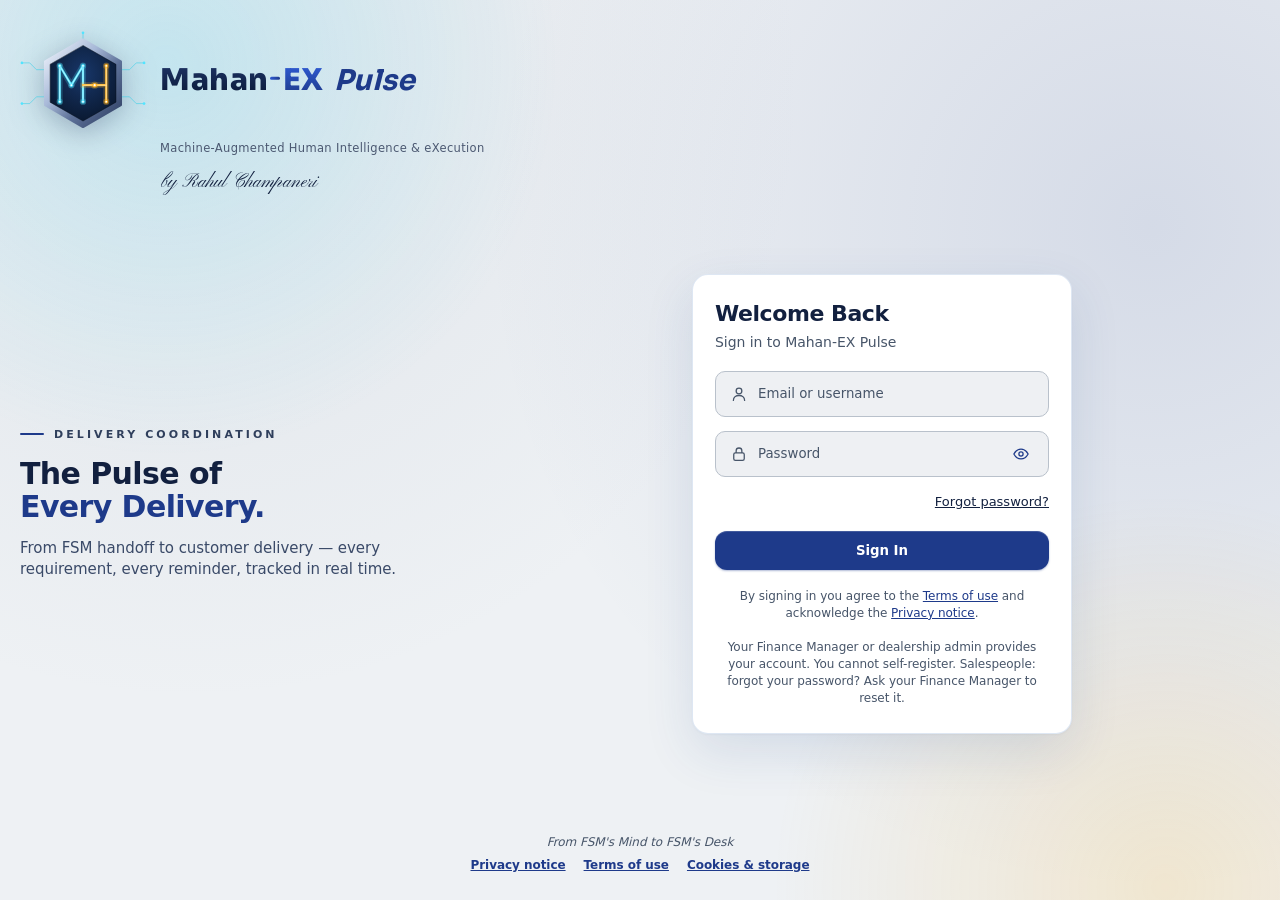
==== commit 96d24cb5: "Publish build 2.12.0+1ab0fe8" ====
--- a/index.html
+++ b/index.html
@@ -15,8 +15,8 @@
     <meta name="apple-mobile-web-app-title" content="Pulse" />
     <meta name="application-name" content="Pulse" />
     <title>Mahan-EX Pulse</title>
-    <script type="module" crossorigin src="/assets/gate-BnjVXC15.js"></script>
-    <link rel="stylesheet" crossorigin href="/assets/gate-DMoRNfjQ.css">
+    <script type="module" crossorigin src="/assets/gate-CD91iAn3.js"></script>
+    <link rel="stylesheet" crossorigin href="/assets/gate-jGg7kHqY.css">
   <link rel="manifest" href="/manifest.webmanifest"></head>
   <body>
     <!-- The sign-in page and the public legal pages. The app itself is an encrypted package that is opened after sign-in
--- a/assets/gate-jGg7kHqY.css
+++ b/assets/gate-jGg7kHqY.css
@@ -0,0 +1 @@
+@font-face{font-family:Sora;font-style:normal;font-display:swap;font-weight:700;src:url(/assets/sora-latin-700-normal-9waGdLWo.woff2) format("woff2"),url(/assets/sora-latin-700-normal-BKPfQAnC.woff) format("woff")}@font-face{font-family:Sora;font-style:normal;font-display:swap;font-weight:800;src:url(/assets/sora-latin-800-normal-2tKLL3qT.woff2) format("woff2"),url(/assets/sora-latin-800-normal-c3Huklug.woff) format("woff")}@font-face{font-family:Pinyon Script;font-style:normal;font-display:swap;font-weight:400;src:url(/assets/pinyon-script-latin-400-normal-HCoaxbyT.woff2) format("woff2"),url(/assets/pinyon-script-latin-400-normal-3W0BoeAr.woff) format("woff")}.pc-page{min-height:100dvh;background:#e9edf4;display:flex;justify-content:center;align-items:flex-start;padding:24px 14px 48px;font-family:Segoe UI,-apple-system,Helvetica,Arial,sans-serif;color:#12203f;box-sizing:border-box}.pc-page *{box-sizing:border-box}.pc-card{width:100%;max-width:480px;background:#fff;border-radius:16px;overflow:hidden;box-shadow:0 8px 30px #12203f1f}.pc-head{background:#1e3a8a;background-image:linear-gradient(135deg,#0b1f4d,#1e3a8a);padding:20px 26px;color:#fff}.pc-logo{font-size:20px;font-weight:800}.pc-logo b{color:#7fb4ff}.pc-logo em{font-weight:600;color:#cfe1ff}.pc-tag{font-size:13px;font-style:italic;letter-spacing:.3px;color:#cfe1ff;margin-top:3px}.pc-sub{font-size:11.5px;letter-spacing:1.5px;text-transform:uppercase;color:#9db8ea;margin-top:4px}.pc-body{padding:24px 26px 28px}.pc-body h1{font-size:22px;margin:0 0 6px;letter-spacing:-.3px;color:#12203f}.pc-muted{color:#5b6781;font-size:14px;line-height:1.5;margin:0 0 16px}.pc-list{margin:0 0 16px;border:1px solid #e3e8f2;border-left:5px solid #1e3a8a;border-radius:12px}.pc-list div{display:flex;justify-content:space-between;gap:12px;padding:10px 14px;font-size:13.5px;border-bottom:1px solid #eef1f6}.pc-list div:last-child{border:0}.pc-list dt{color:#6b7690}.pc-list dd{margin:0;font-weight:700;text-align:right}.pc-amt{font-size:17px;color:#1e3a8a}.pc-prev{background:#eef4ff;border:1px solid #cfe0ff;color:#1e3a8a;border-radius:10px;padding:10px 12px;font-size:13px;line-height:1.45;margin-bottom:14px}.pc-seg{display:flex;gap:10px;margin-bottom:4px}.pc-seg button{flex:1;padding:12px 8px;border-radius:10px;font:inherit;font-weight:700;font-size:14px;border:2px solid #cfd6e6;background:#fff;color:#46526b;cursor:pointer}.pc-seg button.on.made{border-color:#16a34a;background:#f0fdf4;color:#15803d}.pc-seg button.on.not{border-color:#f59e0b;background:#fffbeb;color:#b45309}.pc-body label{display:block;font-size:12.5px;font-weight:700;margin:14px 0 5px;color:#12203f}.pc-body label span{font-weight:400;color:#8a94ab}.pc-body input{width:100%;border:1px solid #cfd6e6;border-radius:10px;padding:12px;font:inherit;font-size:16px;color:#12203f;background:#fff;min-height:46px}.pc-body input:focus{outline:2px solid #1e3a8a;outline-offset:1px;border-color:#1e3a8a}.pc-err{margin-top:14px;background:#fef2f2;border:1px solid #fecaca;color:#b91c1c;border-radius:10px;padding:10px 12px;font-size:13.5px}.pc-go{display:block;width:100%;margin-top:18px;border:0;border-radius:10px;background:#16a34a;color:#fff;font:inherit;font-weight:700;font-size:15px;padding:14px;cursor:pointer}.pc-go.not{background:#1e3a8a}.pc-go:disabled{opacity:.6;cursor:default}.pc-note{font-size:12px;color:#8a94ab;text-align:center;margin:10px 0 0}.pc-done{text-align:center;padding:8px 0 2px}.pc-tick{width:64px;height:64px;line-height:64px;border-radius:50%;background:#16a34a;color:#fff;font-size:34px;font-weight:800;margin:6px auto 14px}.pc-tick.amber{background:#f59e0b}:root{--ease-out: cubic-bezier(.32, .72, 0, 1);--spring: cubic-bezier(.34, 1.3, .64, 1);color-scheme:light;--ink: #12203f;--blue: #1e3a8a;--blue2: #3b7bdb;--mut: #475569;--line: #b9c1cb;--card: linear-gradient(160deg, #f6f7f9, #dee2e7);--card-flat: #eef0f3;--surface: #eef0f3;--accent: #1e3a8a;--text: #12203f;--muted: #475569;--focus-bg: #ffffff;--header-bg: rgba(238, 241, 244, .92);--tabbar-bg: linear-gradient(180deg, #eef0f3, #c9ced5);--detail-bg: linear-gradient(160deg, #eef1f4 0%, #dde2e7 55%, #ccd2d9 100%);--neu-hi: rgba(255, 255, 255, .75);--neu-lo: rgba(30, 40, 60, .18);--tile-shine: rgba(255, 255, 255, .32);--btn3d-hi: #fdfdfe;--btn3d-lo: #c9ced5;--btn3d-border: #98a1ac;--btn-grad-hi: #3470d8;--accent-fill: #1e3a8a;--landing-card-bg: #ffffff;--landing-tagline: #4b5871;--landing-label: #2f3f5c;--landing-lead: #3a4a68;--landing-eye: #1e3a8a;--pill-green-bg: #eef2f6;--pill-green-fg: #1e3a8a;--banner-warn-bg: var(--warn-bg);--banner-warn-border: #f5d59a;--banner-warn-fg: var(--warn);--banner-ok-bg: var(--ok-bg);--banner-ok-border: #bfe8cf;--banner-ok-fg: var(--ok)}:root[data-theme=dark]{color-scheme:dark;--ink: #e7ecf8;--blue: #5c8df0;--blue2: #7fa8f5;--mut: #93a1c2;--line: #38445a;--card: linear-gradient(160deg, #2b3441, #12171f);--card-flat: #1c2530;--surface: #1c2530;--accent: #5c8df0;--text: #e7ecf8;--muted: #93a1c2;--focus-bg: #1c2530;--header-bg: rgba(18, 23, 31, .92);--tabbar-bg: linear-gradient(180deg, #1c2530, #0d131b);--detail-bg: linear-gradient(160deg, #1c2530 0%, #12171f 100%);--neu-hi: rgba(255, 255, 255, .06);--neu-lo: rgba(0, 0, 0, .5);--tile-shine: rgba(255, 255, 255, .12);--btn3d-hi: #3a4451;--btn3d-lo: #12171f;--btn3d-border: #5c6474;--btn-grad-hi: #4170d9;--accent-fill: #3a69d4;--landing-card-bg: #1c2530;--landing-tagline: #93a1c2;--landing-label: #b7c2dc;--landing-lead: #c4cee4;--landing-eye: #9fc0ff;--pill-green-bg: rgba(92, 141, 240, .16);--pill-green-fg: #9fc0ff;--banner-warn-bg: rgba(245, 158, 11, .14);--banner-warn-border: rgba(245, 158, 11, .35);--banner-warn-fg: #fbbf24;--banner-ok-bg: rgba(74, 222, 128, .14);--banner-ok-border: rgba(74, 222, 128, .35);--banner-ok-fg: #4ade80}:root[data-theme=dark] body{background:linear-gradient(115deg,#0d131b,#12171f 45%,#161c26) fixed}:root[data-theme=dark] .card,:root[data-theme=dark] .landing-card{border-color:#3c507866;box-shadow:0 1px 2px #0003,0 8px 24px #00000040}:root[data-theme=dark] input:focus,:root[data-theme=dark] textarea:focus,:root[data-theme=dark] select:focus,:root[data-theme=dark] .landing-field:focus-within{background:var(--focus-bg)}:root[data-theme=dark] .landing-err{background:#3a1518;border-color:#6b2226;color:#f5a3a3}*{box-sizing:border-box}body{margin:0;min-height:100dvh;background:linear-gradient(115deg,#eef1f4,#dde2e7 55%,#ccd2d9);color:var(--ink);font-family:system-ui,-apple-system,BlinkMacSystemFont,Segoe UI,Roboto,Helvetica Neue,Arial,sans-serif;-webkit-font-smoothing:antialiased}button{font-family:inherit}h1,h2,h3{font-family:inherit;letter-spacing:0}h2{font-size:1.17rem;margin-block:1em}h1{letter-spacing:-.01em}p{line-height:1.5}.mx-brand{display:flex;align-items:center}.mx-brand-small{gap:9px}.mx-brand-large{gap:14px}.mh-mark-wrap{display:inline-flex;flex-shrink:0;line-height:0}.mh-mark-wrap svg{width:100%;height:auto;display:block}.mx-brand-large .mh-mark-wrap svg{filter:drop-shadow(0 6px 14px rgba(10,30,70,.28))}@media (max-width: 420px){.mx-brand-large{--mx: 23px !important;gap:10px}}.mx-lockup{display:flex;align-items:baseline;gap:10px}.mx-wm{display:inline-flex;align-items:baseline;font-family:Sora,system-ui,sans-serif;font-weight:800;letter-spacing:.02em;line-height:1}.mx-wm .mx-mahan,.mx-wm .mx-ex{-webkit-background-clip:text;background-clip:text;color:transparent}.mx-wm .mx-mahan{background-image:linear-gradient(180deg,#1d3263,#0b1b3a)}.mx-wm .mx-ex{background-image:linear-gradient(180deg,#2f5bd3,#1e3a8a)}.mx-wm .mx-dash{display:inline-block;width:.34em;height:.11em;margin:0 .1em 0 .02em;border-radius:.06em;align-self:center;transform:translateY(-.04em);background:linear-gradient(90deg,#2f5bd3,#1e3a8a)}:root[data-theme=dark] .mx-wm .mx-mahan{background-image:linear-gradient(180deg,#fff,#d4e1f7 42%,#4f6c9c 52%,#e7efff)}:root[data-theme=dark] .mx-wm .mx-ex{background-image:linear-gradient(180deg,var(--warn-bg) 0%,#ffd27a 42%,#a6650a 53%,#ffe29a 100%)}:root[data-theme=dark] .mx-wm .mx-dash{background:linear-gradient(90deg,#ffd27a,#e3a52f)}.mx-product{font-family:Sora,system-ui,sans-serif;font-style:italic;font-weight:700;color:var(--blue);letter-spacing:.01em}:root[data-theme=dark] .mx-product{color:#f0b94a}.ax-sig{display:inline-block;font-family:Pinyon Script,Snell Roundhand,cursive;font-size:clamp(19px,1.5vw,27px);line-height:1.15;letter-spacing:.01em;padding:.05em .5em .15em .05em;color:var(--ink);clip-path:inset(0 100% 0 0);animation:axSigWrite 2.2s cubic-bezier(.55,.1,.25,1) .5s forwards}@keyframes axSigWrite{0%{clip-path:inset(0 100% 0 0)}to{clip-path:inset(0 -10% 0 0)}}@media (prefers-reduced-motion: reduce){.ax-sig{animation:none;clip-path:none}}.ax-tagline{font-size:.625rem;letter-spacing:.16em;text-transform:uppercase;color:var(--landing-tagline);font-weight:500}.app-shell{min-height:100dvh;display:flex;flex-direction:column}.app-header{position:sticky;top:0;z-index:5;display:flex;align-items:center;padding:max(12px,env(safe-area-inset-top)) 18px 12px;background:var(--header-bg);backdrop-filter:blur(10px);-webkit-backdrop-filter:blur(10px);border-bottom:1px solid var(--line)}.app-main{overflow-x:clip;flex:1;padding:18px 16px calc(88px + env(safe-area-inset-bottom))}.app-tabbar{position:fixed;left:0;right:0;bottom:0;z-index:10;display:flex;justify-content:space-around;align-items:stretch;padding:6px 8px calc(6px + env(safe-area-inset-bottom));background:var(--tabbar-bg);backdrop-filter:blur(14px);-webkit-backdrop-filter:blur(14px);border-top:1px solid var(--line);box-shadow:0 -2px 16px #1432640f}.app-tab{flex:1;display:flex;flex-direction:column;align-items:center;gap:2px;padding:6px 4px;border-radius:12px;color:var(--mut);text-decoration:none;font-size:.6875rem;font-weight:600;transition:color .15s,background .15s;-webkit-tap-highlight-color:transparent}.app-tab:active{background:var(--surface)}.app-tab.active{color:var(--blue)}@media (min-width: 720px){.app-main{max-width:720px;margin:0 auto;width:100%}}.app-shell.desktop .app-header,.app-shell.desktop .app-tabbar{display:none}.desktop-body{display:flex;flex-direction:row;flex:1;min-height:0}.desktop-sidebar{width:248px;flex-shrink:0;display:flex;flex-direction:column;gap:18px;padding:22px 14px 16px;border-right:1px solid var(--line);background:var(--card);position:sticky;top:0;height:100dvh;overflow-y:auto}.desktop-new-btn{display:flex;align-items:center;justify-content:center;gap:8px;text-decoration:none;padding:11px 14px;font-size:.875rem}.desktop-nav{display:grid;gap:2px}.desktop-nav-item{display:flex;align-items:center;gap:11px;padding:10px 12px;border-radius:10px;color:var(--mut);text-decoration:none;font-weight:600;font-size:.875rem;transition:color .15s,background .15s}.desktop-nav-item:hover{background:var(--surface);color:var(--ink)}.desktop-nav-item.active{background:var(--surface);color:var(--blue);box-shadow:inset 3px 0 0 var(--blue)}.desktop-user{margin-top:auto;display:flex;align-items:center;gap:10px;padding:10px;border-radius:12px;border:1px solid var(--line);background:var(--surface);text-decoration:none;color:inherit}.desktop-user:hover{border-color:var(--btn3d-border)}.desktop-user-avatar{width:34px;height:34px;font-size:.78125rem;flex-shrink:0}.desktop-user-name{display:block;font-size:.84375rem;font-weight:700;color:var(--ink);white-space:nowrap;overflow:hidden;text-overflow:ellipsis}.desktop-user-role{display:block;font-size:.71875rem;font-weight:600;color:var(--muted)}.desktop-main{flex:1;min-width:0;display:flex;flex-direction:column}.app-shell.desktop .app-main{width:100%;max-width:1480px;margin:0 auto;padding:28px 40px 48px}.page-stack{display:grid;grid-template-columns:minmax(0,1fr);gap:16px;max-width:640px;margin:0 auto}.page-head{display:grid;gap:4px}.page-title{font-size:1.375rem;font-weight:800;letter-spacing:-.02em;margin:0;color:var(--ink)}.page-sub{margin:0;color:var(--muted);font-size:.84375rem;line-height:1.5}.settings-link{display:flex;align-items:center;justify-content:space-between;gap:12px;text-decoration:none;color:inherit}.app-shell.desktop .page-stack{max-width:none;margin:0}.app-shell.desktop .page-title{font-size:1.625rem}.lr-section{display:grid;gap:12px}.lr-head{display:flex;align-items:flex-end;justify-content:space-between;gap:12px}.lr-title{margin:0;font-size:1.1875rem;letter-spacing:0;color:var(--ink)}.lr-sub{margin:3px 0 0;color:var(--muted);font-size:.8125rem;line-height:1.45}.lr-count{flex-shrink:0;font-size:.75rem;font-weight:700;color:var(--muted);background:var(--surface);border:1px solid var(--line);border-radius:999px;padding:3px 10px}.lr-panel{display:grid;gap:10px;background:var(--card);border:1px solid var(--line);border-radius:16px;padding:10px;box-shadow:inset 0 1px 0 var(--neu-hi),0 4px 12px var(--neu-lo)}.lr-req-list{display:grid;grid-template-columns:repeat(auto-fill,minmax(min(100%,300px),1fr));gap:6px}.lr-req{display:flex;align-items:center;gap:10px;min-width:0;padding:6px 6px 6px 10px;border-radius:10px;background:var(--surface);border:1px solid transparent}.lr-req:hover,.lr-req:focus-within{border-color:var(--line)}.lr-req.is-off .lr-req-label{color:var(--muted);text-decoration:line-through}.lr-req-label{flex:1;min-width:0;text-align:left;font:inherit;font-size:.875rem;font-weight:600;color:var(--ink);background:transparent;border:1px solid transparent;border-radius:8px;padding:6px 8px;cursor:text;line-height:1.35;overflow-wrap:anywhere}.lr-req-label:hover{border-color:var(--line);background:var(--card)}.lr-req-input{flex:1;min-width:0;border:1px solid transparent!important;background:transparent!important;box-shadow:none!important;padding:6px 8px!important;font-size:.875rem;font-weight:600;color:var(--ink);border-radius:8px}.lr-req-input:focus{border-color:var(--blue)!important;background:var(--focus-bg)!important;outline:none}.lr-icon-btn{flex-shrink:0;display:flex;align-items:center;justify-content:center;width:32px;height:32px;border-radius:8px;border:none;background:transparent;color:var(--muted);cursor:pointer;opacity:.7}.lr-icon-btn:hover,.lr-icon-btn:focus-visible{color:var(--danger);background:var(--card);opacity:1}.lr-inline-add{display:flex;gap:8px;padding:10px 4px 4px;border-top:1px solid var(--line)}.lr-inline-add input{flex:1;min-width:0}.lr-inline-add .btn,.lr-addbar .btn{padding:10px 18px;white-space:nowrap}.lr-addbar{display:grid;grid-template-columns:minmax(0,1.2fr) minmax(0,1.6fr) auto;gap:8px;background:var(--card);border:1px dashed var(--btn3d-border);border-radius:14px;padding:8px}.switch.switch-sm{width:38px;height:22px}.switch.switch-sm .switch-knob{width:16px;height:16px}.switch.switch-sm.is-on .switch-knob{transform:translate(16px)}.lender-grid{display:grid;gap:10px;grid-template-columns:repeat(auto-fill,minmax(min(100%,240px),1fr))}.lender-tile{display:flex;align-items:center;gap:10px;min-width:0;min-height:54px;padding:10px 14px;border-radius:12px;text-decoration:none;color:var(--ink);background:var(--card);border:1px solid var(--line);box-shadow:inset 0 1px 0 var(--neu-hi),0 3px 8px var(--neu-lo);transition:border-color .15s,transform .15s}@media (hover: hover){.lender-tile:hover{border-color:var(--blue);transform:translateY(-1px)}}.lender-tile:focus-visible{outline:2px solid var(--blue);outline-offset:2px}.lender-tile-name{flex:1;min-width:0;font-weight:700;font-size:.84375rem;line-height:1.3;overflow-wrap:anywhere}.lender-tile-tag{flex-shrink:0;font-size:.65625rem;font-weight:800;text-transform:uppercase;letter-spacing:.05em;color:var(--muted)}.lender-tile-chevron{flex-shrink:0;font-size:1.125rem;line-height:1;color:var(--muted)}.lender-tile.is-inactive .lender-tile-name{color:var(--muted)}@media (max-width: 640px){.lr-addbar{grid-template-columns:1fr}.lr-head{align-items:flex-start}}.back-link{font-size:.8125rem;color:var(--accent);text-decoration:none;font-weight:700}.field-label{display:grid;gap:6px;font-size:.75rem;font-weight:700;color:var(--muted)}.app-shell.desktop .lender-detail{max-width:860px}.card{background:var(--card);border:1px solid var(--line);border-radius:16px;padding:16px;box-shadow:inset 0 1px #ffffff8c,0 6px 16px #1e283c24}.card-3d{background:var(--card);border:1px solid var(--line);border-radius:18px;padding:18px;box-shadow:inset 0 1px 0 var(--neu-hi),0 8px 20px var(--neu-lo)}.card-3d.tint-blue{background:var(--card)}.tile-3d-shine{position:absolute;top:0;left:0;right:0;height:46%;background:linear-gradient(180deg,var(--tile-shine),rgba(255,255,255,0));pointer-events:none;border-radius:12px 12px 0 0}.btn-3d{border-radius:10px;padding:9px 14px;font-size:.78125rem;font-weight:700;display:inline-flex;align-items:center;gap:6px;background:linear-gradient(180deg,var(--btn3d-hi),var(--btn3d-lo));color:var(--accent);border:1px solid var(--btn3d-border);cursor:pointer;box-shadow:0 1px #ffffff80 inset,0 3px #0000001f,0 6px 12px #1e283c2e}.btn{background:linear-gradient(180deg,var(--btn-grad-hi),var(--accent-fill));color:#fff;font-weight:700;border:1px solid rgba(0,0,0,.15);border-radius:12px;padding:13px 18px;cursor:pointer;box-shadow:0 1px #ffffff59 inset,0 6px 14px #1e3a8a4d;transition:transform .1s,opacity .15s;-webkit-tap-highlight-color:transparent}.btn:active{transform:scale(.98)}.btn:disabled{opacity:.55;cursor:default}.btn.secondary{background:linear-gradient(180deg,var(--btn3d-hi),var(--btn3d-lo));border:1px solid var(--btn3d-border);color:var(--accent);box-shadow:0 1px #ffffff80 inset,0 3px #0000001a,0 6px 12px #1e283c29}.req-tile{position:relative;overflow:hidden;width:100%;min-height:72px;border-radius:14px;font:inherit;font-size:.71875rem;font-weight:800;line-height:1.2;padding:10px 6px;display:flex;align-items:center;justify-content:center;text-align:center;word-break:break-word;cursor:pointer;transition:transform .08s ease,box-shadow .08s ease;-webkit-tap-highlight-color:transparent}.req-tile:disabled{cursor:default}.req-tile:not(:disabled):active{transform:translateY(3px)}.req-tile .req-tile-shine{position:absolute;top:0;left:0;right:0;height:46%;background:linear-gradient(180deg,#ffffff4d,#fff0);border-radius:14px 14px 0 0;pointer-events:none}.req-tile .req-tile-body{position:relative;display:flex;flex-direction:column;align-items:center;gap:5px}.req-tile.is-open{background:linear-gradient(180deg,var(--btn3d-hi),var(--btn3d-lo));color:var(--accent);border:1px solid var(--btn3d-border);box-shadow:0 1px #ffffff80 inset,0 3px #0000001f,0 8px 16px #1e283c2e}.req-tile.is-done{background:linear-gradient(180deg,var(--btn-grad-hi),var(--accent-fill));color:#fff;border:1px solid rgba(0,0,0,.15);box-shadow:0 1px #ffffff59 inset,0 3px #0000001f,0 8px 16px #1e3a8a52}.req-tile.is-exception{background:linear-gradient(180deg,#e9a93e,#9a560c);color:#fff;border:1px solid rgba(0,0,0,.15);box-shadow:0 1px #ffffff59 inset,0 3px #0000001f,0 8px 16px #9a560c4d}.pill{font-size:.6875rem;font-weight:700;border-radius:6px;padding:2px 7px;white-space:nowrap}.pill-stock{background:var(--surface);color:var(--accent);border:1px solid var(--line)}.pill-plain{background:var(--surface);color:var(--muted);border:1px solid var(--line)}.pill-over{background:var(--danger-bg);color:var(--danger);font-weight:800}.pill-soon{background:var(--warn-bg);color:var(--warn)}.pill-done{background:var(--ok-bg);color:var(--ok)}.pill-later{color:var(--muted);padding-left:0;padding-right:0}:root[data-theme=dark] .pill-over{background:#ef444429;color:#fca5a5}:root[data-theme=dark] .pill-soon{background:#f59e0b29;color:#fbbf24}:root[data-theme=dark] .pill-done{background:#4ade8024;color:#4ade80}.progress-track{flex:1;height:6px;background:var(--line);border-radius:999px;overflow:hidden}.progress-fill{height:100%;border-radius:999px;background:var(--accent)}.progress-fill.is-complete{background:var(--ok)}.avatar{width:24px;height:24px;border-radius:50%;flex-shrink:0;background:var(--surface);color:var(--accent);border:1px solid var(--line);font-size:.625rem;font-weight:800;display:flex;align-items:center;justify-content:center}.chip-row{display:flex;gap:8px;overflow-x:auto;scrollbar-width:none;padding-bottom:2px}.chip-row::-webkit-scrollbar{display:none}.skeleton{background:linear-gradient(90deg,var(--surface) 0%,var(--line) 50%,var(--surface) 100%);background-size:200% 100%;animation:skeleton-shimmer 1.2s ease-in-out infinite;opacity:.6}@keyframes skeleton-shimmer{0%{background-position:200% 0}to{background-position:-200% 0}}@media (prefers-reduced-motion: reduce){.skeleton{animation:none}}.chip{flex-shrink:0;height:34px;padding:0 14px;border-radius:999px;font:inherit;font-size:.8125rem;font-weight:700;cursor:pointer;background:var(--focus-bg);color:var(--muted);border:1px solid var(--line);white-space:nowrap}.chip.is-active{background:var(--accent-fill);color:#fff;border-color:var(--accent-fill)}input,textarea,select{background:var(--surface);color:var(--ink);border:1px solid var(--line);border-radius:10px;padding:12px;width:100%;font-family:inherit;transition:border-color .15s,box-shadow .15s}input:focus,textarea:focus,select:focus{outline:none;border-color:var(--blue);box-shadow:0 0 0 3px #1e3a8a26;background:#fff}input::placeholder,textarea::placeholder{color:var(--mut);opacity:1}.landing{position:relative;min-height:100dvh;display:flex;flex-direction:column;padding:0 20px;overflow:hidden}.landing-bg{position:absolute;top:0;right:0;bottom:0;left:0;z-index:0;background:radial-gradient(circle at 15% 10%,rgba(148,163,184,.16),transparent 45%),radial-gradient(circle at 90% 25%,rgba(30,58,138,.12),transparent 50%);pointer-events:none;overflow:hidden}.landing-bg:before,.landing-bg:after{content:"";position:absolute;width:70vmax;height:70vmax;border-radius:50%;will-change:transform}.landing-bg:before{left:-22vmax;top:-30vmax;background:radial-gradient(circle,rgba(82,228,255,.2),transparent 62%);animation:glowDriftA 26s ease-in-out infinite alternate}.landing-bg:after{right:-26vmax;bottom:-34vmax;background:radial-gradient(circle,rgba(255,179,36,.17),transparent 62%);animation:glowDriftB 32s ease-in-out infinite alternate}:root[data-theme=dark] .landing-bg:before{background:radial-gradient(circle,rgba(82,228,255,.14),transparent 62%)}:root[data-theme=dark] .landing-bg:after{background:radial-gradient(circle,rgba(255,179,36,.12),transparent 62%)}@keyframes glowDriftA{0%{transform:translateZ(0) scale(1)}to{transform:translate3d(14vmax,10vmax,0) scale(1.15)}}@keyframes glowDriftB{0%{transform:translateZ(0) scale(1.1)}to{transform:translate3d(-12vmax,-9vmax,0) scale(.95)}}@media (prefers-reduced-motion: reduce){.landing-bg:before,.landing-bg:after{animation:none}}.sr-only{position:absolute;width:1px;height:1px;padding:0;margin:-1px;overflow:hidden;clip:rect(0,0,0,0);white-space:nowrap;border:0}.landing-head{position:relative;z-index:1;padding-top:28px;text-align:center;display:flex;flex-direction:column;align-items:center}.landing-head .mx-lockup{justify-content:center}.landing-main{position:relative;z-index:1;flex:1;display:flex;flex-direction:column;align-items:center;justify-content:center;gap:28px;padding:32px 0}.landing-hero{text-align:center;max-width:420px}.landing-label{display:flex;align-items:center;justify-content:center;gap:10px;font-size:.6875rem;letter-spacing:.28em;text-transform:uppercase;color:var(--landing-label);font-weight:600}.landing-label span{display:block;width:24px;height:2px;background:var(--blue);border-radius:2px}.landing-hero h1{margin:16px 0 0;font-size:1.875rem;line-height:1.12;font-weight:700;letter-spacing:-.02em;color:var(--ink)}.landing-hero h1 em{font-style:normal;color:var(--blue)}.landing-lead{margin:14px 0 0;font-size:.9375rem;line-height:1.4;color:var(--landing-lead)}.landing-card-wrap{width:100%;display:flex;justify-content:center}.landing-card{width:100%;max-width:380px;background:var(--landing-card-bg);border:1px solid rgba(200,215,235,.6);border-radius:16px;padding:26px 22px;box-shadow:0 1px 2px #1432640a,0 18px 50px #1e468c1f;display:grid;gap:4px}.landing-card h2{margin:0;font-size:1.375rem;font-weight:700;letter-spacing:-.02em;color:var(--ink)}.landing-sub{margin:2px 0 14px;font-size:.875rem;color:var(--mut)}.landing-ok{margin:0 0 12px;padding:10px 12px;border-radius:8px;background:var(--ok-bg);border:1px solid #a5dcc2;color:#0a7546;font-size:.8125rem}:root[data-theme=dark] .landing-ok{background:#2ecf941f;border-color:#2ecf9459;color:#6fe0b4}.landing-forgot{margin:-2px 0 8px;text-align:right}.landing-link{background:none;border:0;padding:0;font:inherit;font-size:.8125rem;color:inherit;text-decoration:underline;cursor:pointer}.landing-err{margin:0 0 12px;padding:10px 12px;border-radius:8px;background:var(--danger-bg);border:1px solid #f1a9a1;color:var(--danger);font-size:.8125rem}.landing-field{display:flex;align-items:center;gap:10px;height:46px;margin-bottom:10px;padding:0 14px;border-radius:10px;color:var(--mut);background:var(--surface);border:1px solid var(--line)}.landing-field:focus-within{border-color:var(--blue);box-shadow:0 0 0 3px #1e3a8a26;background:#fff}.landing-field input{flex:1;min-width:0;height:100%;border:0!important;outline:none!important;box-shadow:none!important;background:transparent!important;padding:0!important;color:var(--ink)!important}.landing-eye{border:0;background:transparent;color:var(--landing-eye);cursor:pointer;display:flex;padding:4px}.landing-note{margin:14px 0 0;font-size:.75rem;line-height:1.4;color:var(--mut);text-align:center}.landing-foot{position:relative;z-index:1;padding:20px 0 28px;text-align:center}.landing-tagline{font-size:.75rem;color:var(--mut);font-style:italic}@media (min-width: 720px){.landing-main{flex-direction:row;align-items:center;justify-content:center;gap:64px}.landing-hero{text-align:left}.landing-label{justify-content:flex-start}.landing-head{align-items:flex-start;text-align:left}.landing-head .ax-tagline,.landing-head .ax-sig{margin-left:140px}}.bonus-stat{background:#303744;color:#fff;border:1px solid rgba(255,255,255,.07);border-radius:12px;padding:10px 12px;display:grid;gap:3px;text-align:left;font:inherit;cursor:pointer;transition:background .15s,border-color .15s}.bonus-stat:hover{background:#38414f}.bonus-stat[aria-expanded=true]{border-color:#ffffff73;background:#38414f}.bonus-stat:focus-visible{outline:2px solid #fff;outline-offset:2px}.bonus-stat-label{display:flex;align-items:center;justify-content:space-between;gap:6px;font-size:.71875rem;color:#a9b3c2;font-weight:700}.bonus-stat-value{font-size:1rem;font-weight:800}.bonus-panel{background:#20262f;border-radius:12px;padding:12px;display:grid;gap:12px}.bonus-empty{font-size:.8125rem;color:#a9b3c2;line-height:1.45}.bonus-group{display:grid;gap:6px}.bonus-group-head{display:flex;justify-content:space-between;align-items:center;gap:8px;font-size:.75rem;font-weight:800;letter-spacing:.04em;text-transform:uppercase;color:#a9b3c2}.bonus-badge{background:#fff;color:#262c36;border-radius:999px;padding:2px 8px;font-size:.71875rem;letter-spacing:0;text-transform:none}.bonus-member{display:flex;align-items:center;gap:10px;font-size:.8125rem;font-weight:600;color:#fff;text-decoration:none;background:#ffffff0f;border-radius:10px;padding:8px 10px}.bonus-member:hover{background:#ffffff1f}.bonus-dot{width:18px;height:18px;border-radius:50%;color:#8793a3;flex-shrink:0;display:flex;align-items:center;justify-content:center;font-size:.6875rem;font-weight:800}.bonus-dot.is-done{background:#fff;border-color:#fff;color:#262c36}.bonus-total{display:flex;justify-content:space-between;gap:10px;font-size:.8125rem;color:#a9b3c2;border-top:1px solid rgba(255,255,255,.15);padding-top:10px}.bonus-total strong{color:#fff}.reminder-panel{display:grid;grid-template-columns:minmax(0,1fr);gap:12px;padding:14px;border:1px solid var(--line);border-radius:14px;background:var(--surface)}.recipient-row{display:flex;align-items:center;gap:10px;font-size:.875rem;font-weight:600;padding:8px 10px;border-radius:10px;background:var(--card);border:1px solid var(--line);cursor:pointer}.switch{position:relative;flex-shrink:0;width:46px;height:28px;border-radius:999px;border:1px solid var(--btn3d-border);background:linear-gradient(180deg,var(--btn3d-hi),var(--btn3d-lo));cursor:pointer;padding:0;transition:background .15s}.switch.is-on{background:linear-gradient(180deg,var(--btn-grad-hi),var(--accent-fill));border-color:#00000026}.switch-knob{position:absolute;top:2px;left:2px;width:22px;height:22px;border-radius:50%;background:#fff;box-shadow:0 1px 3px #0000004d;transition:transform .15s}.switch.is-on .switch-knob{transform:translate(18px)}.switch:focus-visible{outline:2px solid var(--blue);outline-offset:2px}.search-box{display:flex;align-items:center;gap:10px;background:var(--focus-bg);border:1px solid var(--line);border-radius:12px;padding:0 14px;height:46px}.search-box:focus-within{border-color:var(--blue)}.dash{display:grid;gap:18px}.dash-head{display:flex;align-items:flex-end;justify-content:space-between;gap:20px}.dash-eyebrow{font-size:.75rem;font-weight:700;color:var(--muted);text-transform:uppercase;letter-spacing:.07em;margin-bottom:4px}.stat-strip{display:grid;grid-template-columns:minmax(0,1.5fr) repeat(3,minmax(0,1fr));gap:14px}.stat-tile{display:grid;gap:2px;align-content:center;text-align:left;font:inherit;color:inherit;cursor:pointer;background:var(--card);border:1px solid var(--line);border-radius:16px;padding:14px 16px;box-shadow:inset 0 1px 0 var(--neu-hi),0 6px 16px var(--neu-lo);transition:border-color .15s,transform .15s}.stat-tile:hover{border-color:var(--btn3d-border)}.stat-tile.is-active{border-color:var(--blue);box-shadow:inset 0 1px 0 var(--neu-hi),0 0 0 1px var(--blue),0 6px 16px var(--neu-lo)}.stat-tile:focus-visible{outline:2px solid var(--blue);outline-offset:2px}.stat-tile-month{display:flex;align-items:center;gap:14px;cursor:default}.stat-tile-label{font-size:.71875rem;font-weight:800;letter-spacing:.07em;text-transform:uppercase;color:var(--muted)}.stat-tile-value{font-size:1.875rem;font-weight:800;letter-spacing:-.02em;line-height:1.1}.stat-tile-hint{font-size:.75rem;font-weight:600;color:var(--muted)}.dash-toolbar{display:flex;align-items:center;justify-content:space-between;gap:14px;flex-wrap:wrap}.card-grid{display:grid;grid-template-columns:repeat(auto-fill,minmax(340px,1fr));gap:14px;align-items:start}.settings-page{display:grid;grid-template-columns:minmax(0,1fr);gap:16px;max-width:560px;margin:0 auto}.app-shell.desktop .settings-page{display:block;max-width:none;columns:2 420px;column-gap:20px}.app-shell.desktop .settings-page>*{break-inside:avoid;margin:0 0 18px}.app-shell.desktop .settings-page>.page-title{column-span:all;margin-bottom:20px}.calendar-page{display:grid;gap:14px;max-width:640px;margin:0 auto}.app-shell.desktop .calendar-page{max-width:none;grid-template-columns:minmax(0,1.35fr) minmax(320px,1fr);align-items:start;column-gap:24px}.app-shell.desktop .calendar-page>.page-title{grid-column:1 / -1}.detail-layout{display:grid;gap:14px;max-width:640px;margin:0 auto}.detail-main,.detail-side{display:grid;gap:14px;align-content:start;min-width:0}.app-shell.desktop .detail-layout{max-width:1240px;grid-template-columns:minmax(0,3fr) minmax(320px,2fr);gap:24px;align-items:start}.app-shell.desktop .detail-side{position:sticky;top:24px}.app-shell.desktop .detail-page{background:transparent!important}.form-page{display:grid;gap:12px;max-width:480px;margin:0 auto}.app-shell.desktop .form-page{max-width:720px;padding:28px 32px;border-radius:20px;background:var(--card);border:1px solid var(--line);box-shadow:inset 0 1px 0 var(--neu-hi),0 10px 26px var(--neu-lo)}.reminder-panel .chip-row{flex-wrap:wrap;overflow:visible}.conflict-panel{color:var(--banner-warn-fg);background:var(--banner-warn-bg);border:1px solid var(--banner-warn-border);border-radius:12px;padding:12px 14px}.team-email-row{display:grid;grid-template-columns:minmax(0,1fr) minmax(0,1.4fr);align-items:center;gap:10px;padding:8px 10px;border-radius:10px;background:var(--card);border:1px solid var(--line)}.team-email-row input{padding:7px 9px;font-size:.84375rem}@media (max-width: 520px){.team-email-row{grid-template-columns:minmax(0,1fr);gap:6px}}.email-setup-banner{display:flex;align-items:center;justify-content:space-between;gap:12px;padding:12px 14px;border-radius:14px;text-decoration:none;color:var(--text);background:var(--surface);border:1px solid var(--line);border-left:4px solid #f0b94a;font-size:.875rem}.thankyou-head{display:flex;align-items:center;justify-content:space-between;gap:12px;width:100%;background:none;border:none;padding:0;color:inherit;cursor:pointer;font:inherit}.thankyou-subject{display:flex;align-items:center;gap:10px;flex-wrap:wrap;padding:9px 12px;border-radius:10px;background:var(--card);border:1px solid var(--line)}.thankyou-body{font-size:.84375rem;line-height:1.55;padding:12px 14px;border-radius:10px;background:#fff;color:#1f2937;border:1px dashed var(--line);-webkit-user-select:text;user-select:text}button,a,[role=switch],select,label{touch-action:manipulation}.chip,.btn-3d,.settings-link,a.card-3d,.lr-icon-btn,.thankyou-head{transition:transform .14s ease-out,background .15s,border-color .15s,color .15s}.chip:active,.btn-3d:active,.bonus-stat:active{transform:scale(.96)}.stat-tile:active,.lender-tile:active,.settings-link:active,a.card-3d:active{transform:scale(.985)}.switch:active{transform:scale(.94)}.lr-icon-btn:active{transform:scale(.88);background:var(--surface)}.chip:active,.btn-3d:active,.bonus-stat:active,.stat-tile:active,.lender-tile:active,.settings-link:active,a.card-3d:active,.switch:active,.lr-icon-btn:active{transition-duration:.05s}.switch{transition:background .15s,transform .14s ease-out}.lr-icon-btn{position:relative}.lr-icon-btn:after{content:"";position:absolute;top:-6px;right:-6px;bottom:-6px;left:-6px}.switch:after{content:"";position:absolute;top:-10px;right:-6px;bottom:-10px;left:-6px}::view-transition-old(root),::view-transition-new(root){animation-duration:.28s}@media (prefers-reduced-motion: reduce){*,*:before,*:after{animation-duration:.01ms!important;animation-iteration-count:1!important;transition-duration:.01ms!important;scroll-behavior:auto!important}}@media (prefers-reduced-transparency: reduce){.app-header{background:var(--surface);-webkit-backdrop-filter:none;backdrop-filter:none}.app-tabbar{-webkit-backdrop-filter:none;backdrop-filter:none}}@media (prefers-contrast: more){:root{--line: #6b7684;--btn3d-border: #5a6471;--muted: #334155;--mut: #334155}:root[data-theme=dark]{--line: #8794ab;--btn3d-border: #8794ab;--muted: #b4bfd4;--mut: #b4bfd4}}@keyframes scrimIn{0%{opacity:0}to{opacity:1}}@keyframes scrimOut{0%{opacity:1}to{opacity:0}}@keyframes sheetIn{0%{transform:translateY(36px);opacity:0}to{transform:none;opacity:1}}@keyframes sheetOut{0%{transform:none;opacity:1}to{transform:translateY(36px);opacity:0}}.sheet-scrim{animation:scrimIn .2s ease-out both}.sheet-scrim.is-leaving{animation:scrimOut .2s ease-in both}.sheet{animation:sheetIn .34s cubic-bezier(.32,.72,0,1) both}.sheet.is-leaving{animation:sheetOut .2s cubic-bezier(.4,0,1,1) both}@supports (transition-timing-function: linear(0,1)){:root{--spring: linear(0, .0103, .0382, .0798, .1317, .1908, .2546, .3208, .3878, .454, .5183, .5798, .6378, .6918, .7415, .7867, .8275, .8638, .8959, .9238, .9479, .9683, .9855, .9996, 1.011, 1.02, 1.0269, 1.0319, 1.0353, 1.0374, 1.0383, 1.0383, 1.0375, 1.0362, 1.0343, 1.0322, 1.0298, 1.0273, 1.0247, 1.0222, 1.0196, 1.0172, 1.0149, 1)}}.btn-danger{background:linear-gradient(180deg,#ef6a5c,var(--danger));border-color:#0003}.confirm-scrim{background:#0b1b3a80;position:fixed;top:0;right:0;bottom:0;left:0;z-index:60;display:flex;align-items:flex-end;justify-content:center}.confirm-card{width:100%;max-width:420px;border-radius:20px 20px 0 0;padding-bottom:calc(20px + env(safe-area-inset-bottom))}.confirm-title{margin:0 0 6px;font-size:1.0625rem}.confirm-body{color:var(--muted);font-size:.875rem;line-height:1.5;margin-bottom:4px}.confirm-actions{display:flex;gap:10px;margin-top:16px}.confirm-actions .btn{flex:1}@media (min-width: 720px){.confirm-scrim{align-items:center}.confirm-card{border-radius:18px;padding-bottom:20px}}.toast-wrap{position:fixed;left:0;right:0;bottom:calc(76px + env(safe-area-inset-bottom));z-index:70;display:flex;justify-content:center;padding:0 16px;pointer-events:none}@media (min-width: 720px){.toast-wrap{bottom:28px}}.toast{pointer-events:auto;display:flex;align-items:center;gap:14px;max-width:460px;padding:12px 14px 12px 16px;border-radius:14px;background:#0b1430;color:#fff;font-size:.875rem;line-height:1.35;box-shadow:0 10px 30px #080f2859;animation:toastIn .38s var(--spring) both}.toast.is-leaving{animation:toastOut .22s ease-in both}.toast-text{min-width:0}.toast-action{flex-shrink:0;border:none;background:transparent;color:#f0b94a;font:inherit;font-weight:800;padding:8px 10px;margin:-8px -6px -8px 0;border-radius:8px;cursor:pointer}.toast-action:active{background:#ffffff1f}.toast-action:disabled{opacity:.6}@keyframes toastIn{0%{transform:translateY(24px) scale(.96);opacity:0}to{transform:none;opacity:1}}@keyframes toastOut{0%{transform:none;opacity:1}to{transform:translateY(16px);opacity:0}}@media (min-width: 720px){.confirm-card.sheet{animation-name:popIn;animation-duration:.3s;animation-timing-function:var(--spring)}.confirm-card.sheet.is-leaving{animation-name:popOut;animation-duration:.18s;animation-timing-function:ease-in}}@keyframes popIn{0%{transform:scale(.94);opacity:0}to{transform:none;opacity:1}}@keyframes popOut{0%{transform:none;opacity:1}to{transform:scale(.96);opacity:0}}@keyframes pageForward{0%{opacity:0;transform:translate(28px)}to{opacity:1;transform:none}}@keyframes pageBack{0%{opacity:0;transform:translate(-28px)}to{opacity:1;transform:none}}@keyframes pageFade{0%{opacity:0;transform:translateY(6px)}to{opacity:1;transform:none}}.page-forward{animation:pageForward .34s var(--ease-out) backwards}.page-back{animation:pageBack .3s var(--ease-out) backwards}.page-fade{animation:pageFade .24s ease-out backwards}.switch-knob{transition:transform .4s var(--spring),width .18s ease-out}.switch:not(.switch-sm):active .switch-knob{width:27px}.switch:not(.switch-sm).is-on:active .switch-knob{transform:translate(13px)}@keyframes tilePop{0%{transform:scale(.8)}to{transform:scale(1)}}.req-tile.just-done{animation:tilePop .55s var(--spring) both}.sheet-grabber{width:40px;height:5px;border-radius:3px;background:var(--line);opacity:.8;margin:-8px auto 14px}.skip-link{position:absolute;left:12px;top:-60px;z-index:100;padding:10px 14px;border-radius:10px;background:#0b1430;color:#fff;font-weight:700;text-decoration:none;transition:top .15s}.skip-link:focus{top:12px;outline:2px solid #f0b94a;outline-offset:2px}#main:focus{outline:none}.field-hint{font-size:.75rem;font-weight:500;color:var(--muted)}.legal-link-row{display:grid;grid-template-columns:auto minmax(0,1fr) auto;align-items:center;gap:10px;padding:7px 10px;border-radius:10px;background:var(--card);border:1px solid var(--line);font-size:.8125rem}.legal-link-row code{font-size:.71875rem;color:var(--muted);overflow:hidden;text-overflow:ellipsis;white-space:nowrap}.legal-links{display:flex;flex-wrap:wrap;gap:6px 18px;justify-content:center;font-size:.8125rem;font-weight:700}.legal-links a,.landing-legal a,.landing-note a{color:var(--accent)}.landing-legal{display:flex;flex-wrap:wrap;gap:4px 18px;justify-content:center;margin-top:8px;font-size:.75rem;font-weight:600}.legal{min-height:100dvh;display:flex;flex-direction:column;align-items:center;padding:0 16px 24px}.legal-head,.legal-tabs,.legal-main,.legal-foot{width:100%;max-width:760px}.legal-head{padding:max(18px,env(safe-area-inset-top)) 0 4px;display:grid;gap:4px}.legal-brand{display:inline-block;text-decoration:none}.legal-slogan{margin:0;font-size:.71875rem;letter-spacing:.03em;color:var(--muted)}.legal-tabs{display:flex;flex-wrap:wrap;gap:8px;padding:14px 0 6px}.legal-tab{padding:8px 14px;border-radius:999px;border:1px solid var(--line);background:var(--focus-bg);color:var(--muted);font-size:.8125rem;font-weight:700;text-decoration:none}.legal-tab.is-active{background:var(--accent-fill);border-color:var(--accent-fill);color:#fff}.legal-main{flex:1;padding:8px 0 12px}.legal-eyebrow{margin:14px 0 0;font-size:.8125rem;font-weight:800;letter-spacing:.07em;text-transform:uppercase;color:var(--accent)}.legal-title{margin:4px 0;font-size:1.875rem;letter-spacing:-.02em;color:var(--ink)}.legal-updated{margin:0 0 12px;font-size:.8125rem;color:var(--muted)}.legal-summary{margin:0 0 16px;font-size:1.0625rem;line-height:1.5;color:var(--ink)}.legal-note{padding:10px 14px;border-radius:12px;background:var(--banner-warn-bg);border:1px solid var(--banner-warn-border);color:var(--banner-warn-fg);font-size:.875rem}.legal-muted{color:var(--muted)}.legal-toc{margin:0 0 18px;padding:12px 16px;border-radius:14px;background:var(--card);border:1px solid var(--line)}.legal-toc ul{margin:0;padding:0;list-style:none;display:grid;gap:6px 20px;grid-template-columns:repeat(auto-fit,minmax(210px,1fr))}.legal-toc a{color:var(--accent);font-size:.875rem;font-weight:600}.legal-section{padding:6px 0 2px;scroll-margin-top:12px}.legal-section h2{margin:18px 0 8px;font-size:1.1875rem;color:var(--ink)}.legal-section p{margin:0 0 10px;font-size:.9375rem;line-height:1.65;color:var(--ink)}.legal-section ul{margin:0 0 10px;padding-left:22px;display:grid;gap:6px;font-size:.9375rem;line-height:1.6;color:var(--ink)}.legal-foot{padding-top:14px;border-top:1px solid var(--line);display:grid;gap:12px;font-size:.8125rem;color:var(--muted)}.legal-contact{display:grid;gap:2px;font-style:normal}.legal-contact strong{color:var(--ink);font-size:.875rem}.legal-contact a,.legal-back{color:var(--accent);font-weight:700}.legal-powered{margin:0;display:grid;gap:2px}.legal-slogan-small{font-size:.6875rem;letter-spacing:.03em}@media (max-width: 520px){.legal-link-row{grid-template-columns:minmax(0,1fr) auto}.legal-link-row code{grid-column:1 / -1;order:3}.legal-title{font-size:1.5rem}}.lien-banner{display:grid;gap:10px;padding:14px;border:1px solid #e0a82e;background:color-mix(in srgb,#f5b73b 14%,var(--card, #fff));animation:lien-in .45s var(--spring, ease-out) both}@keyframes lien-in{0%{opacity:0;transform:translateY(-8px) scale(.98)}to{opacity:1;transform:none}}.lien-card{display:grid;gap:10px}.card-3d.tint-amber{background:color-mix(in srgb,#f5b73b 12%,var(--card));border-color:#e0a82e}.payout-page{display:grid;gap:14px;padding-bottom:32px}.pr-seg{display:flex;gap:8px;flex-wrap:wrap}.pr-seg .btn{flex:1 1 90px}.pr-grid{display:grid;grid-template-columns:repeat(auto-fit,minmax(190px,1fr));gap:12px}.pr-doc{padding:10px 0;border-top:1px solid var(--line)}.pr-doc:first-of-type{border-top:0}.pr-doc-head{display:flex;gap:10px;align-items:flex-start;font-size:.875rem;font-weight:600;cursor:pointer}.pr-doc-head small{display:block;font-weight:500;font-size:.75rem;color:var(--muted)}.pr-cams{display:flex;gap:8px;flex-wrap:wrap;margin:8px 0 0 26px}.pr-cams .btn{font-size:.8125rem;padding:9px 14px;min-height:40px}.pr-thumbs{display:flex;gap:8px;flex-wrap:wrap;margin:8px 0 0 26px}.pr-th{position:relative;width:64px;height:84px;border-radius:8px;overflow:hidden;border:1px solid var(--line)}.pr-th img{width:100%;height:100%;object-fit:cover;display:block}.pr-th button{position:absolute;top:2px;right:2px;width:24px;height:24px;border-radius:12px;border:0;background:#0b1430d9;color:#fff;font-size:16px;line-height:22px;padding:0;cursor:pointer}.sheet-grabzone{touch-action:none;cursor:grab;padding:14px 0 8px;margin:-14px 0 2px}.sheet-grabzone .sheet-grabber{margin:0 auto}@media (min-width: 720px){.sheet-grabzone{display:none}}body{overscroll-behavior-y:contain}.ptr{position:fixed;top:calc(env(safe-area-inset-top) + 8px);left:50%;z-index:45;width:40px;height:40px;border-radius:50%;display:grid;place-items:center;background:var(--card);color:var(--accent);border:1px solid var(--line);box-shadow:0 6px 18px #0f172a2e;pointer-events:none}.ptr-spin{animation:ptrSpin .8s linear infinite}@keyframes ptrSpin{to{transform:rotate(360deg)}}@media (prefers-reduced-motion: reduce){.ptr-spin{animation-duration:2.4s}}:root{--r-md:12px;--r-lg:16px;--ease:cubic-bezier(.32,.72,0,1);--f-shadow:0 1px 2px rgba(15,23,42,.05),0 8px 22px -10px rgba(15,23,42,.16)}:root[data-theme=dark]{--f-shadow:0 1px 2px rgba(0,0,0,.5),0 10px 26px -12px rgba(0,0,0,.6)}.card-3d,.card,.stat-tile,.lender-tile,.settings-link,a.card-3d{border-radius:var(--r-lg);box-shadow:var(--f-shadow)}.card-3d:before,.card-3d:after,.stat-tile:before,.stat-tile:after{display:none}.btn{background:var(--accent-fill);background-image:none;border:0;border-radius:var(--r-md);padding:12px 18px;font-weight:650;letter-spacing:-.005em;box-shadow:0 1px 2px #1e3a8a59,inset 0 1px #ffffff29;transition:transform .14s var(--ease),filter .18s var(--ease),box-shadow .18s var(--ease)}.btn:active{transform:scale(.97);filter:brightness(.95)}.btn.secondary,.btn-3d{background:var(--card);background-image:none;border:1px solid var(--line);color:var(--accent);box-shadow:var(--f-shadow);border-radius:var(--r-md)}.pill{border-radius:999px;letter-spacing:.01em}.progress-track{height:6px;border-radius:99px}.progress-fill{border-radius:99px}h1,h2,h3{letter-spacing:-.022em}body{letter-spacing:-.003em;font-variant-numeric:tabular-nums}@media (prefers-reduced-motion:reduce){.btn{transition:none}.btn:active{transform:none}}:root{--card:#ffffff;--card-flat:#ffffff;--btn3d-hi:#ffffff;--btn3d-lo:#ffffff;--btn3d-border:#cfd6df;--btn-grad-hi:var(--accent-fill);--tile-shine:transparent;--tabbar-bg:#f7f8fa;--detail-bg:#eef1f4}:root[data-theme=dark]{--card:#1a212c;--card-flat:#1a212c;--btn3d-hi:#222b38;--btn3d-lo:#222b38;--btn3d-border:#344155;--btn-grad-hi:var(--accent-fill);--tile-shine:transparent;--tabbar-bg:#141a23;--detail-bg:#0f151d}body{background:#eef1f4}:root[data-theme=dark] body{background:#0d131b}.tile-3d-shine,.req-tile .req-tile-shine{display:none}.switch,.switch.is-on{background-image:none}.switch{background:var(--btn3d-lo)}.switch.is-on{background:var(--accent-fill)}.btn-danger{background:var(--danger-solid);background-image:none}.req-tile{border-radius:14px;box-shadow:none;transition:transform .14s var(--ease),background-color .2s var(--ease),box-shadow .2s var(--ease)}.req-tile.is-open{background:var(--card);background-image:none;color:var(--accent);border:1px solid var(--line);box-shadow:var(--f-shadow)}.req-tile.is-done{background:var(--accent-fill);background-image:none;color:#fff;border:0;box-shadow:0 1px 2px #1e3a8a59,inset 0 1px #ffffff24}.req-tile.is-exception{background:#d18a1c;background-image:none;color:#fff;border:0;box-shadow:0 1px 2px #9a560c59,inset 0 1px #ffffff24}.req-tile:not(:disabled):active{transform:scale(.96)}.chip{transition:transform .14s var(--ease),background-color .18s var(--ease)}.chip:active{transform:scale(.96)}@media (prefers-reduced-motion:reduce){.req-tile,.chip{transition:none}.req-tile:not(:disabled):active,.chip:active{transform:none}}.req-list{display:grid;grid-template-columns:repeat(auto-fill,minmax(96px,1fr));grid-auto-rows:1fr;gap:8px}@media (max-width: 480px){.req-list{grid-template-columns:repeat(3,minmax(0,1fr))}}.req-chip{position:relative;display:flex;min-width:0;border:1px solid var(--line);border-radius:14px;background:var(--card);transition:background-color .2s var(--ease),border-color .2s var(--ease),transform .14s var(--ease)}.req-main{flex:1;min-width:0;display:flex;flex-direction:column;align-items:center;justify-content:center;gap:5px;min-height:64px;padding:8px 6px;background:none;border:0;border-radius:inherit;font:inherit;font-size:.75rem;font-weight:650;line-height:1.2;color:var(--ink);text-align:center;cursor:pointer;-webkit-tap-highlight-color:transparent}.req-main:disabled{cursor:default}.req-chip:has(.req-main:not(:disabled):active){transform:scale(.97)}.req-check{flex:0 0 auto;width:16px;height:16px;border-radius:50%;border:1.6px solid var(--btn3d-border);display:grid;place-items:center;color:#fff;transition:background-color .2s var(--ease),border-color .2s var(--ease)}.req-label{display:-webkit-box;-webkit-line-clamp:3;-webkit-box-orient:vertical;overflow:hidden;overflow-wrap:anywhere}.req-by{font-size:.625rem;font-weight:600;opacity:.7;margin-top:-2px}.req-flag{position:absolute;top:0;right:0;width:34px;height:34px;border:0;background:none;color:var(--warn);font:inherit;font-size:.8125rem;font-weight:800;cursor:pointer;-webkit-tap-highlight-color:transparent;border-radius:0 14px}.req-flag:active{background:color-mix(in srgb,var(--warn-solid) 22%,transparent)}.req-chip.is-done{background:color-mix(in srgb,var(--accent) 11%,var(--card));border-color:color-mix(in srgb,var(--accent) 38%,var(--line))}.req-chip.is-done .req-main{color:var(--accent)}.req-chip.is-done .req-check{background:var(--accent-fill);border-color:var(--accent-fill)}.req-chip.is-exception{background:var(--warn-bg);border-color:var(--warn-edge)}.req-chip.is-exception .req-main{color:var(--warn)}.req-chip.is-exception .req-check{background:var(--warn-solid);border-color:var(--warn-solid)}.req-chip.just-done .req-check{animation:tilePop .55s var(--spring) both}@media (prefers-reduced-motion: reduce){.req-chip{transition:none}.req-chip:has(.req-main:not(:disabled):active){transform:none}.req-chip.just-done .req-check{animation:none}}:root{--danger:#b3261e;--danger-bg:#fceceb;--danger-edge:#e6a29c;--danger-solid:#c8372d;--ok:#1f7a4a;--ok-bg:#e7f4ec;--ok-edge:#9ccfb2;--ok-solid:#2f9560;--warn:#92570a;--warn-bg:#fcf1dc;--warn-edge:#e0a82e;--warn-solid:#d18a1c;--info:#2a56c6;--info-bg:#e9effc;--info-edge:#9fb7ec;--info-solid:#3a69d4;--neutral:#475569;--neutral-bg:#eceff4;--neutral-edge:#b7c0cd;--neutral-solid:#64748b}:root[data-theme=dark]{--danger:#f1958c;--danger-bg:rgba(241,149,140,.14);--danger-edge:rgba(241,149,140,.36);--danger-solid:#d9534a;--ok:#74d4a4;--ok-bg:rgba(116,212,164,.13);--ok-edge:rgba(116,212,164,.34);--ok-solid:#3aa675;--warn:#f0bb6b;--warn-bg:rgba(240,187,107,.14);--warn-edge:rgba(240,187,107,.38);--warn-solid:#d69a2e;--info:#93b4ff;--info-bg:rgba(147,180,255,.14);--info-edge:rgba(147,180,255,.36);--info-solid:#4f7be0;--neutral:#adb7c7;--neutral-bg:rgba(173,183,199,.12);--neutral-edge:rgba(173,183,199,.3);--neutral-solid:#7b879a}.ax-tagline,.app-tab,.desktop-user-role,.lender-tile-tag,.req-tile,.pill,.avatar,.bonus-stat-label,.bonus-badge,.bonus-dot{font-size:.75rem}.stat-tile-label{font-size:.6875rem}.legal-link-row code,.legal-slogan,.legal-slogan-small{font-size:.75rem}
